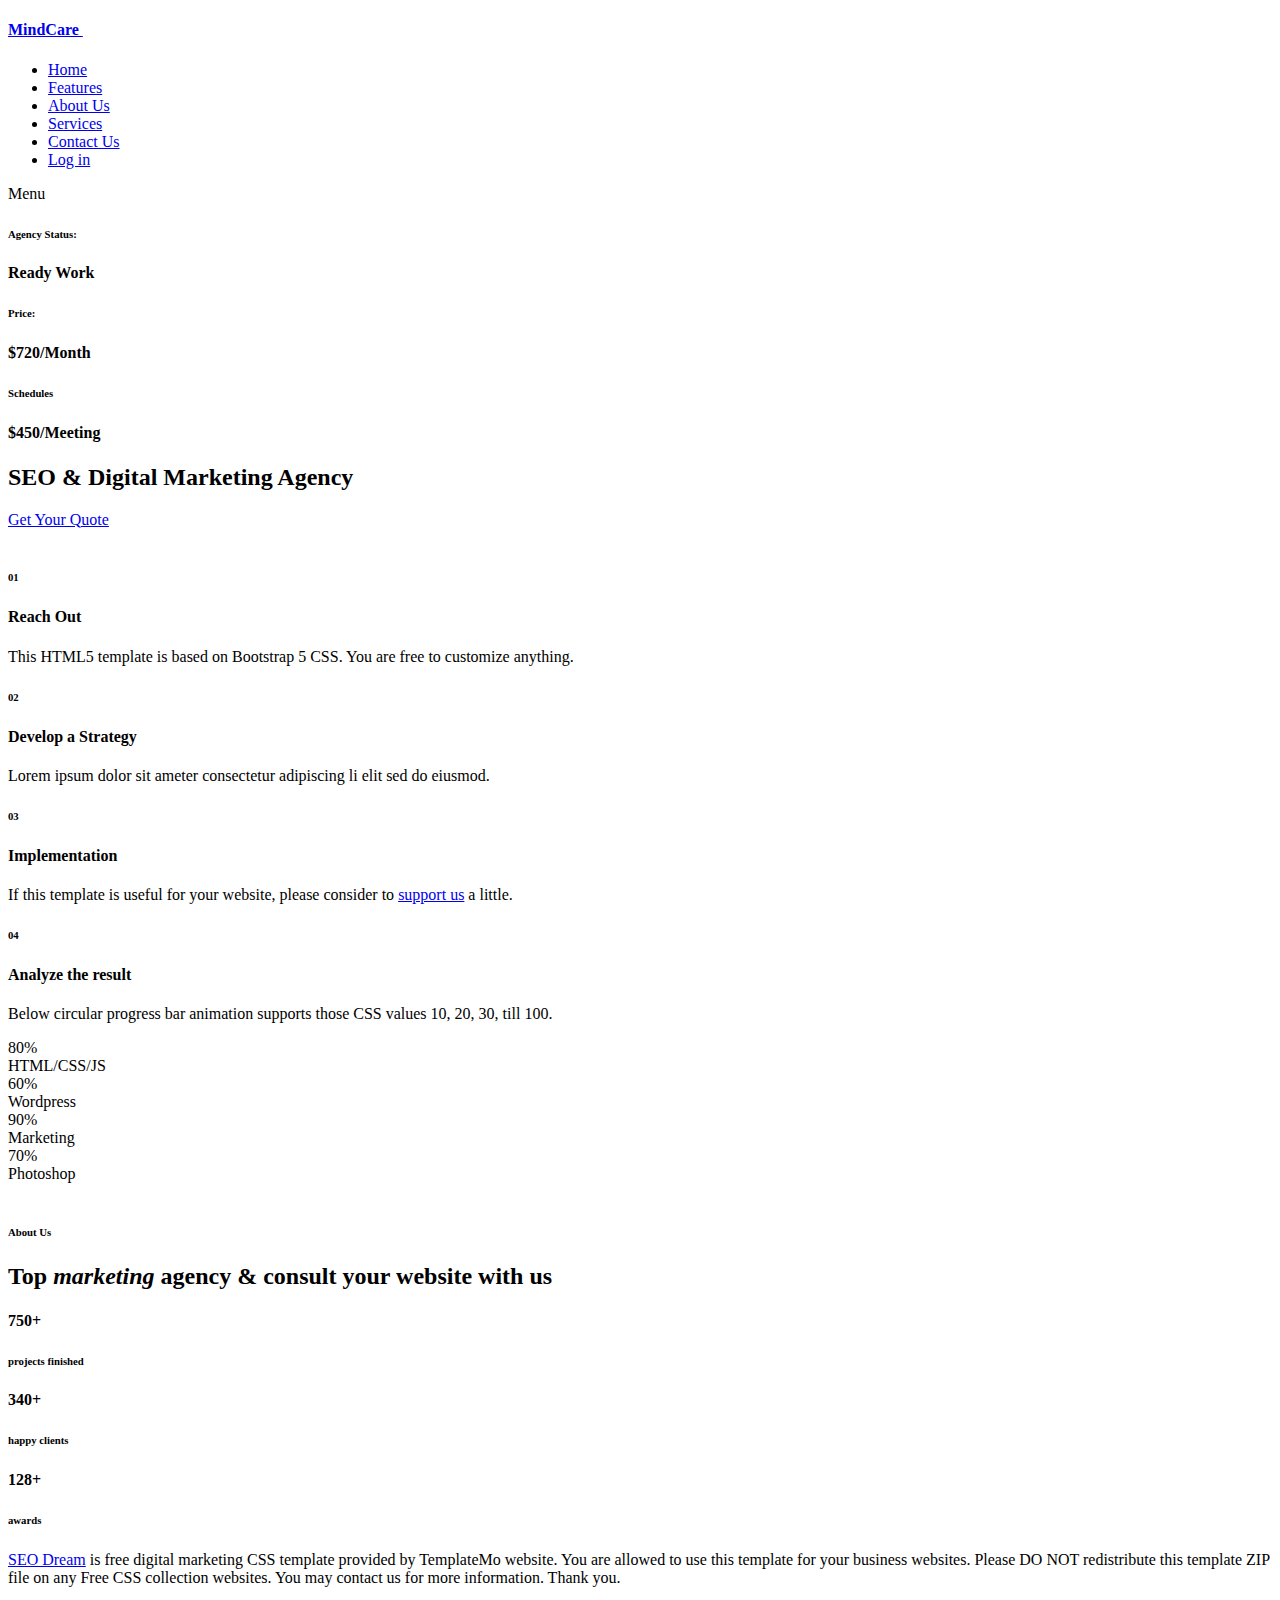
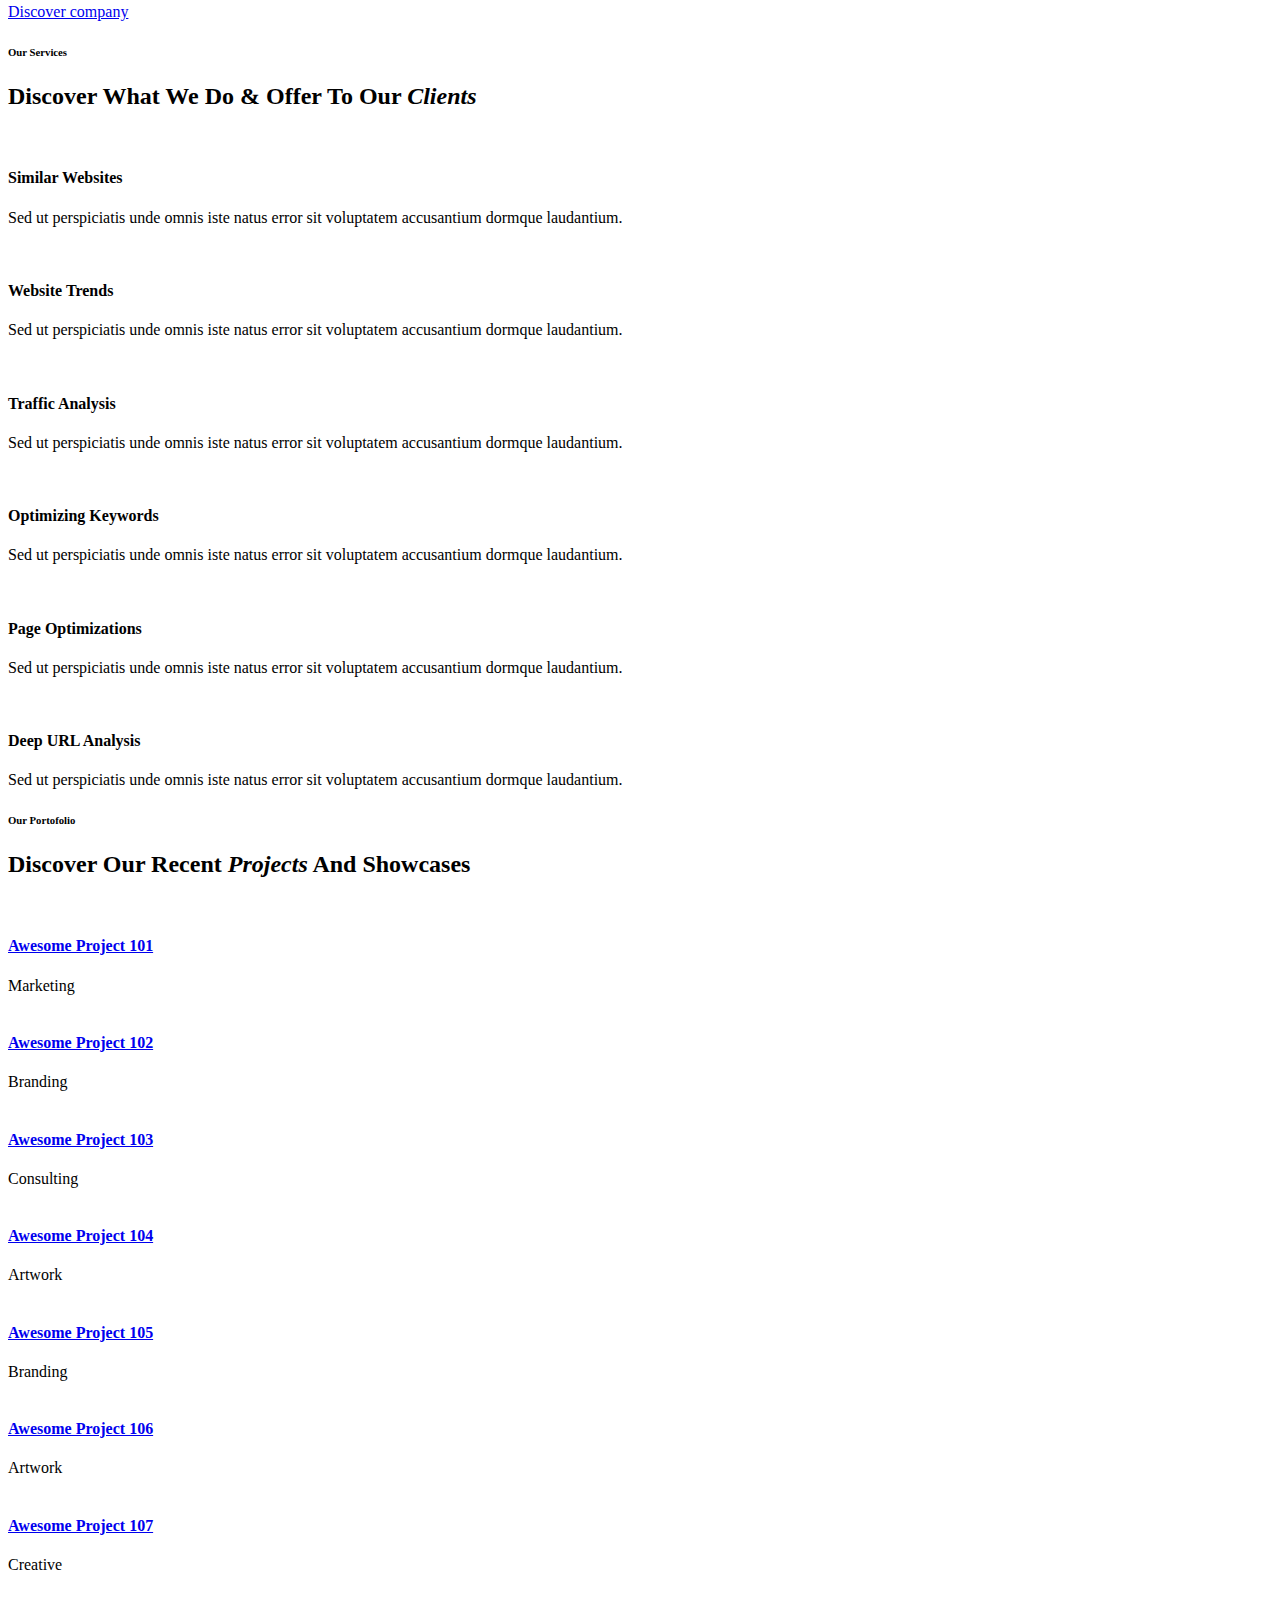
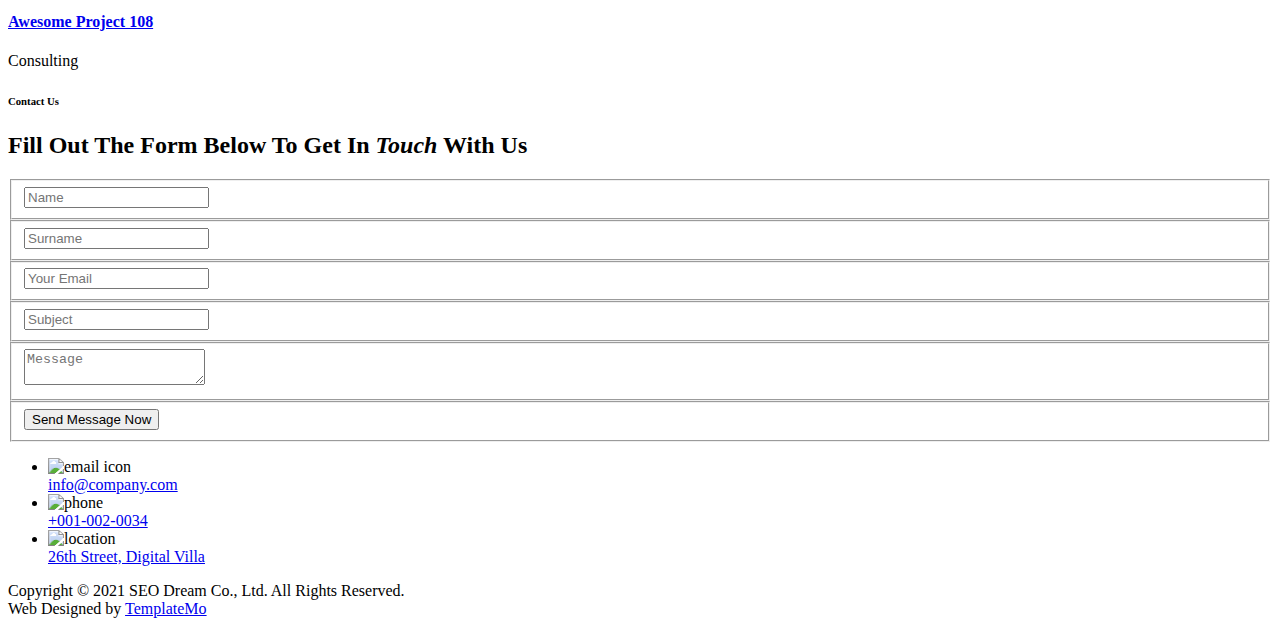
==== index.html @ 81964c1b "xóa nút polo" ====
<!DOCTYPE html>
<html lang="en">

  <head>

    <meta charset="UTF-8">
    <meta name="viewport" content="width=device-width, initial-scale=1, shrink-to-fit=no">
    <meta name="description" content="">
    <meta name="author" content="">
    <link rel="preconnect" href="https://fonts.gstatic.com">
    <link href="https://fonts.googleapis.com/css2?family=Open+Sans:wght@300;400;600;700;800&display=swap" rel="stylesheet">

    <title>MindCare</title>

    <!-- Bootstrap core CSS -->
    <link href="vendor/bootstrap/css/bootstrap.min.css" rel="stylesheet">


    <!-- Additional CSS Files -->
    <link rel="stylesheet" href="assets/css/fontawesome.css">
    <link rel="stylesheet" href="assets/css/templatemo-seo-dream.css">
    <link rel="stylesheet" href="assets/css/animated.css">
    <link rel="stylesheet" href="assets/css/owl.css">
<!--

TemplateMo 563 SEO Dream

https://templatemo.com/tm-563-seo-dream

-->

</head>

  <body>

      <!-- ***** Preloader Start ***** -->
      <div id="js-preloader" class="js-preloader">
          <div class="preloader-inner">
              <span class="dot"></span>
              <div class="dots">
                  <span></span>
                  <span></span>
                  <span></span>
              </div>
          </div>
      </div>
      <!-- ***** Preloader End ***** --> 
      <!-- ***** Header Area Start ***** -->
      <header class="header-area header-sticky wow slideInDown" data-wow-duration="0.75s" data-wow-delay="0s">
          <div class="container">
              <div class="row">
                  <div class="col-12">
                      <nav class="main-nav">
                          <!-- ***** Logo Start ***** -->
                          <a href="index.html" class="logo">
                              <h4>MindCare <img src="onlylogo.png" alt=""></h4>
                          </a>
                          <!-- ***** Logo End ***** -->
                          <!-- ***** Menu Start ***** -->
                          <ul class="nav">
                              <li class="scroll-to-section"><a href="#top" class="active">Home</a></li>
                              <li class="scroll-to-section"><a href="#features" class="active">Features</a></li>
                              <li class="scroll-to-section"><a href="#about" class="active">About Us</a></li>
                              <li class="scroll-to-section"><a href="#services" class="active">Services</a></li>
                              <li class="scroll-to-section"><a href="#contact" class="active">Contact Us</a></li>
                              <li class="scroll-to-section"><div class="main-blue-button"><a href="#contact">Log in</a></div></li>

                          </ul>
                          <a class='menu-trigger'>
                              <span>Menu</span>
                          </a>
                          <!-- ***** Menu End ***** -->
                      </nav>
                  </div>
              </div>
          </div>
      </header>
      <!-- ***** Header Area End ***** -->

      <div class="main-banner wow fadeIn" id="top" data-wow-duration="1s" data-wow-delay="0.5s">
          <div class="container">
              <div class="row">
                  <div class="col-lg-12">
                      <div class="row">
                          <div class="col-lg-6 align-self-center">
                              <div class="left-content header-text wow fadeInLeft" data-wow-duration="1s" data-wow-delay="1s">
                                  <div class="row">
                                      <div class="col-lg-4 col-sm-4">
                                          <div class="info-stat">
                                              <h6>Agency Status:</h6>
                                              <h4>Ready Work</h4>
                                          </div>
                                      </div>
                                      <div class="col-lg-4 col-sm-4">
                                          <div class="info-stat">
                                              <h6>Price:</h6>
                                              <h4>$720/Month</h4>
                                          </div>
                                      </div>
                                      <div class="col-lg-4 col-sm-4">
                                          <div class="info-stat">
                                              <h6>Schedules</h6>
                                              <h4>$450/Meeting</h4>
                                          </div>
                                      </div>
                                      <div class="col-lg-12">
                                          <h2>SEO &amp; Digital Marketing Agency</h2>
                                      </div>
                                      <div class="col-lg-12">
                                          <div class="main-green-button scroll-to-section">
                                              <a href="#contact">Get Your Quote</a>
                                          </div>
                                      </div>
                                  </div>
                              </div>
                          </div>
                          <div class="col-lg-6">
                              <div class="right-image wow fadeInRight" data-wow-duration="1s" data-wow-delay="0.5s">
                                  <img src="assets/images/banner-right-image.png" alt="">
                              </div>
                          </div>
                      </div>
                  </div>
              </div>
          </div>
      </div>

      <div id="features" class="features section">
          <div class="container">
              <div class="row">
                  <div class="col-lg-12">
                      <div class="features-content">
                          <div class="row">
                              <div class="col-lg-3">
                                  <div class="features-item first-feature wow fadeInUp" data-wow-duration="1s" data-wow-delay="0s">
                                      <div class="first-number number">
                                          <h6>01</h6>
                                      </div>
                                      <div class="icon"></div>
                                      <h4>Reach Out</h4>
                                      <div class="line-dec"></div>
                                      <p>This HTML5 template is based on Bootstrap 5 CSS. You are free to customize anything.</p>
                                  </div>
                              </div>
                              <div class="col-lg-3">
                                  <div class="features-item second-feature wow fadeInUp" data-wow-duration="1s" data-wow-delay="0.2s">
                                      <div class="second-number number">
                                          <h6>02</h6>
                                      </div>
                                      <div class="icon"></div>
                                      <h4>Develop a Strategy</h4>
                                      <div class="line-dec"></div>
                                      <p>Lorem ipsum dolor sit ameter consectetur adipiscing li elit sed do eiusmod.</p>
                                  </div>
                              </div>
                              <div class="col-lg-3">
                                  <div class="features-item first-feature wow fadeInUp" data-wow-duration="1s" data-wow-delay="0.4s">
                                      <div class="third-number number">
                                          <h6>03</h6>
                                      </div>
                                      <div class="icon"></div>
                                      <h4>Implementation</h4>
                                      <div class="line-dec"></div>
                                      <p>If this template is useful for your website, please consider to <a rel="nofollow" href="https://www.paypal.me/templatemo" target="_blank">support us</a> a little.</p>
                                  </div>
                              </div>
                              <div class="col-lg-3">
                                  <div class="features-item second-feature last-features-item wow fadeInUp" data-wow-duration="1s" data-wow-delay="0.6s">
                                      <div class="fourth-number number">
                                          <h6>04</h6>
                                      </div>
                                      <div class="icon"></div>
                                      <h4>Analyze the result</h4>
                                      <div class="line-dec"></div>
                                      <p>Below circular progress bar animation supports those CSS values 10, 20, 30, till 100.</p>
                                  </div>
                              </div>
                          </div>
                      </div>
                  </div>
                  <div class="col-lg-12">
                      <div class="skills-content">
                          <div class="row">
                              <div class="col-lg-3">
                                  <div class="skill-item wow fadeIn" data-wow-duration="1s" data-wow-delay="0s">
                                      <div class="progress" data-percentage="80">
                                          <span class="progress-left">
                                              <span class="progress-bar"></span>
                                          </span>
                                          <span class="progress-right">
                                              <span class="progress-bar"></span>
                                          </span>
                                          <div class="progress-value">
                                              <div>
                                                  80%<br>
                                                  <span>HTML/CSS/JS</span>
                                              </div>
                                          </div>
                                      </div>
                                  </div>
                              </div>
                              <div class="col-lg-3">
                                  <div class="skill-item wow fadeIn" data-wow-duration="1s" data-wow-delay="0.2s">
                                      <div class="progress" data-percentage="60">
                                          <span class="progress-left">
                                              <span class="progress-bar"></span>
                                          </span>
                                          <span class="progress-right">
                                              <span class="progress-bar"></span>
                                          </span>
                                          <div class="progress-value">
                                              <div>
                                                  60%<br>
                                                  <span>Wordpress</span>
                                              </div>
                                          </div>
                                      </div>
                                  </div>
                              </div>
                              <div class="col-lg-3">
                                  <div class="skill-item wow fadeIn" data-wow-duration="1s" data-wow-delay="0.4s">
                                      <div class="progress" data-percentage="90">
                                          <span class="progress-left">
                                              <span class="progress-bar"></span>
                                          </span>
                                          <span class="progress-right">
                                              <span class="progress-bar"></span>
                                          </span>
                                          <div class="progress-value">
                                              <div>
                                                  90%<br>
                                                  <span>Marketing</span>
                                              </div>
                                          </div>
                                      </div>
                                  </div>
                              </div>
                              <div class="col-lg-3">
                                  <div class="skill-item last-skill-item wow fadeIn" data-wow-duration="1s" data-wow-delay="0.6s">
                                      <div class="progress" data-percentage="70">
                                          <span class="progress-left">
                                              <span class="progress-bar"></span>
                                          </span>
                                          <span class="progress-right">
                                              <span class="progress-bar"></span>
                                          </span>
                                          <div class="progress-value">
                                              <div>
                                                  70%<br>
                                                  <span>Photoshop</span>
                                              </div>
                                          </div>
                                      </div>
                                  </div>
                              </div>
                          </div>
                      </div>
                  </div>
              </div>
          </div>
      </div>

      <div id="about" class="about-us section">
          <div class="container">
              <div class="row">
                  <div class="col-lg-6">
                      <div class="left-image wow fadeInLeft" data-wow-duration="1s" data-wow-delay="0.5s">
                          <img src="assets/images/about-left-image.png" alt="">
                      </div>
                  </div>
                  <div class="col-lg-6 align-self-center wow fadeInRight" data-wow-duration="1s" data-wow-delay="0.5s">
                      <div class="section-heading">
                          <h6>About Us</h6>
                          <h2>Top <em>marketing</em> agency &amp; consult your website <span>with us</span></h2>
                      </div>
                      <div class="row">
                          <div class="col-lg-4 col-sm-4">
                              <div class="about-item">
                                  <h4>750+</h4>
                                  <h6>projects finished</h6>
                              </div>
                          </div>
                          <div class="col-lg-4 col-sm-4">
                              <div class="about-item">
                                  <h4>340+</h4>
                                  <h6>happy clients</h6>
                              </div>
                          </div>
                          <div class="col-lg-4 col-sm-4">
                              <div class="about-item">
                                  <h4>128+</h4>
                                  <h6>awards</h6>
                              </div>
                          </div>
                      </div>
                      <p><a rel="nofollow" href="https://templatemo.com/tm-563-seo-dream" target="_parent">SEO Dream</a> is free digital marketing CSS template provided by TemplateMo website. You are allowed to use this template for your business websites. Please DO NOT redistribute this template ZIP file on any Free CSS collection websites. You may contact us for more information. Thank you.</p>
                      <div class="main-green-button"><a href="#">Discover company</a></div>
                  </div>
              </div>
          </div>
      </div>

      <div id="services" class="our-services section">
          <div class="container">
              <div class="row">
                  <div class="col-lg-6 offset-lg-3">
                      <div class="section-heading wow bounceIn" data-wow-duration="1s" data-wow-delay="0.2s">
                          <h6>Our Services</h6>
                          <h2>Discover What We Do &amp; <span>Offer</span> To Our <em>Clients</em></h2>
                      </div>
                  </div>
              </div>
          </div>
          <div class="container-fluid">
              <div class="row">
                  <div class="col-lg-4">
                      <div class="service-item wow bounceInUp" data-wow-duration="1s" data-wow-delay="0.3s">
                          <div class="row">
                              <div class="col-lg-4">
                                  <div class="icon">
                                      <img src="assets/images/service-icon-01.png" alt="">
                                  </div>
                              </div>
                              <div class="col-lg-8">
                                  <div class="right-content">
                                      <h4>Similar Websites</h4>
                                      <p>Sed ut perspiciatis unde omnis iste natus error sit voluptatem accusantium dormque laudantium.</p>
                                  </div>
                              </div>
                          </div>
                      </div>
                  </div>
                  <div class="col-lg-4">
                      <div class="service-item wow bounceInUp" data-wow-duration="1s" data-wow-delay="0.4s">
                          <div class="row">
                              <div class="col-lg-4">
                                  <div class="icon">
                                      <img src="assets/images/service-icon-02.png" alt="">
                                  </div>
                              </div>
                              <div class="col-lg-8">
                                  <div class="right-content">
                                      <h4>Website Trends</h4>
                                      <p>Sed ut perspiciatis unde omnis iste natus error sit voluptatem accusantium dormque laudantium.</p>
                                  </div>
                              </div>
                          </div>
                      </div>
                  </div>
                  <div class="col-lg-4">
                      <div class="service-item wow bounceInUp" data-wow-duration="1s" data-wow-delay="0.5s">
                          <div class="row">
                              <div class="col-lg-4">
                                  <div class="icon">
                                      <img src="assets/images/service-icon-03.png" alt="">
                                  </div>
                              </div>
                              <div class="col-lg-8">
                                  <div class="right-content">
                                      <h4>Traffic Analysis</h4>
                                      <p>Sed ut perspiciatis unde omnis iste natus error sit voluptatem accusantium dormque laudantium.</p>
                                  </div>
                              </div>
                          </div>
                      </div>
                  </div>
                  <div class="col-lg-4">
                      <div class="service-item wow bounceInUp" data-wow-duration="1s" data-wow-delay="0.6s">
                          <div class="row">
                              <div class="col-lg-4">
                                  <div class="icon">
                                      <img src="assets/images/service-icon-03.png" alt="">
                                  </div>
                              </div>
                              <div class="col-lg-8">
                                  <div class="right-content">
                                      <h4>Optimizing Keywords</h4>
                                      <p>Sed ut perspiciatis unde omnis iste natus error sit voluptatem accusantium dormque laudantium.</p>
                                  </div>
                              </div>
                          </div>
                      </div>
                  </div>
                  <div class="col-lg-4">
                      <div class="service-item wow bounceInUp" data-wow-duration="1s" data-wow-delay="0.7s">
                          <div class="row">
                              <div class="col-lg-4">
                                  <div class="icon">
                                      <img src="assets/images/service-icon-01.png" alt="">
                                  </div>
                              </div>
                              <div class="col-lg-8">
                                  <div class="right-content">
                                      <h4>Page Optimizations</h4>
                                      <p>Sed ut perspiciatis unde omnis iste natus error sit voluptatem accusantium dormque laudantium.</p>
                                  </div>
                              </div>
                          </div>
                      </div>
                  </div>
                  <div class="col-lg-4">
                      <div class="service-item wow bounceInUp" data-wow-duration="1s" data-wow-delay="0.8s">
                          <div class="row">
                              <div class="col-lg-4">
                                  <div class="icon">
                                      <img src="assets/images/service-icon-02.png" alt="">
                                  </div>
                              </div>
                              <div class="col-lg-8">
                                  <div class="right-content">
                                      <h4>Deep URL Analysis</h4>
                                      <p>Sed ut perspiciatis unde omnis iste natus error sit voluptatem accusantium dormque laudantium.</p>
                                  </div>
                              </div>
                          </div>
                      </div>
                  </div>
              </div>
          </div>
      </div>

      <!-- <div id="portfolio" class="our-portfolio section">-->
      <div class="container">
          <div class="row">
              <div class="col-lg-5">
                  <div class="section-heading wow fadeInLeft" data-wow-duration="1s" data-wow-delay="0.3s">
                      <h6>Our Portofolio</h6>
                      <h2>Discover Our Recent <em>Projects</em> And <span>Showcases</span></h2>
                  </div>
              </div>
          </div>
      </div>
      <div class="container-fluid wow fadeIn" data-wow-duration="1s" data-wow-delay="0.7s">
          <div class="row">
              <div class="col-lg-12">
                  <div class="loop owl-carousel">
                      <div class="item">
                          <div class="portfolio-item">
                              <div class="thumb">
                                  <img src="assets/images/portfolio-01.jpg" alt="">
                                  <div class="hover-content">
                                      <div class="inner-content">
                                          <a href="#"><h4>Awesome Project 101</h4></a>
                                          <span>Marketing</span>
                                      </div>
                                  </div>
                              </div>
                          </div>
                          <div class="portfolio-item">
                              <div class="thumb">
                                  <img src="assets/images/portfolio-04.jpg" alt="">
                                  <div class="hover-content">
                                      <div class="inner-content">
                                          <a href="#"><h4>Awesome Project 102</h4></a>
                                          <span>Branding</span>
                                      </div>
                                  </div>
                              </div>
                          </div>
                      </div>
                      <div class="item">
                          <div class="portfolio-item">
                              <div class="thumb">
                                  <img src="assets/images/portfolio-02.jpg" alt="">
                                  <div class="hover-content">
                                      <div class="inner-content">
                                          <a href="#"><h4>Awesome Project 103</h4></a>
                                          <span>Consulting</span>
                                      </div>
                                  </div>
                              </div>
                          </div>
                          <div class="portfolio-item">
                              <div class="thumb">
                                  <img src="assets/images/portfolio-05.jpg" alt="">
                                  <div class="hover-content">
                                      <div class="inner-content">
                                          <a href="#"><h4>Awesome Project 104</h4></a>
                                          <span>Artwork</span>
                                      </div>
                                  </div>
                              </div>
                          </div>
                      </div>
                      <div class="item">
                          <div class="portfolio-item">
                              <div class="thumb">
                                  <img src="assets/images/portfolio-03.jpg" alt="">
                                  <div class="hover-content">
                                      <div class="inner-content">
                                          <a href="#"><h4>Awesome Project 105</h4></a>
                                          <span>Branding</span>
                                      </div>
                                  </div>
                              </div>
                          </div>
                          <div class="portfolio-item">
                              <div class="thumb">
                                  <img src="assets/images/portfolio-06.jpg" alt="">
                                  <div class="hover-content">
                                      <div class="inner-content">
                                          <a href="#"><h4>Awesome Project 106</h4></a>
                                          <span>Artwork</span>
                                      </div>
                                  </div>
                              </div>
                          </div>
                      </div>
                      <div class="item">
                          <div class="portfolio-item">
                              <div class="thumb">
                                  <img src="assets/images/portfolio-04.jpg" alt="">
                                  <div class="hover-content">
                                      <div class="inner-content">
                                          <a href="#"><h4>Awesome Project 107</h4></a>
                                          <span>Creative</span>
                                      </div>
                                  </div>
                              </div>
                          </div>
                          <div class="portfolio-item">
                              <div class="thumb">
                                  <img src="assets/images/portfolio-01.jpg" alt="">
                                  <div class="hover-content">
                                      <div class="inner-content">
                                          <a href="#"><h4>Awesome Project 108</h4></a>
                                          <span>Consulting</span>
                                      </div>
                                  </div>
                              </div>
                          </div>
                      </div>
                  </div>
              </div>
          </div>
      </div>
      </div>

      <div id="contact" class="contact-us section">
          <div class="container">
              <div class="row">
                  <div class="col-lg-12 wow fadeInUp" data-wow-duration="0.5s" data-wow-delay="0.25s">
                      <form id="contact" action="" method="post">
                          <div class="row">
                              <div class="col-lg-6 offset-lg-3">
                                  <div class="section-heading">
                                      <h6>Contact Us</h6>
                                      <h2>Fill Out The Form Below To <span>Get</span> In <em>Touch</em> With Us</h2>
                                  </div>
                              </div>
                              <div class="col-lg-9">
                                  <div class="row">
                                      <div class="col-lg-6">
                                          <fieldset>
                                              <input type="name" name="name" id="name" placeholder="Name" autocomplete="on" required>
                                          </fieldset>
                                      </div>
                                      <div class="col-lg-6">
                                          <fieldset>
                                              <input type="surname" name="surname" id="surname" placeholder="Surname" autocomplete="on" required>
                                          </fieldset>
                                      </div>
                                      <div class="col-lg-6">
                                          <fieldset>
                                              <input type="text" name="email" id="email" pattern="[^ @]*@[^ @]*" placeholder="Your Email" required="">
                                          </fieldset>
                                      </div>
                                      <div class="col-lg-6">
                                          <fieldset>
                                              <input type="subject" name="subject" id="subject" placeholder="Subject" autocomplete="on">
                                          </fieldset>
                                      </div>
                                      <div class="col-lg-12">
                                          <fieldset>
                                              <textarea name="message" type="text" class="form-control" id="message" placeholder="Message" required=""></textarea>
                                          </fieldset>
                                      </div>
                                      <div class="col-lg-12">
                                          <fieldset>
                                              <button type="submit" id="form-submit" class="main-button ">Send Message Now</button>
                                          </fieldset>
                                      </div>
                                  </div>
                              </div>
                              <div class="col-lg-3">
                                  <div class="contact-info">
                                      <ul>
                                          <li>
                                              <div class="icon">
                                                  <img src="assets/images/contact-icon-01.png" alt="email icon">
                                              </div>
                                              <a href="#">info@company.com</a>
                                          </li>
                                          <li>
                                              <div class="icon">
                                                  <img src="assets/images/contact-icon-02.png" alt="phone">
                                              </div>
                                              <a href="#">+001-002-0034</a>
                                          </li>
                                          <li>
                                              <div class="icon">
                                                  <img src="assets/images/contact-icon-03.png" alt="location">
                                              </div>
                                              <a href="#">26th Street, Digital Villa</a>
                                          </li>
                                      </ul>
                                  </div>
                              </div>
                          </div>
                      </form>
                  </div>
              </div>
          </div>
      </div>

      <footer>
          <div class="container">
              <div class="row">
                  <div class="col-lg-12">
                      <p>
                          Copyright © 2021 SEO Dream Co., Ltd. All Rights Reserved.

                          <br>Web Designed by <a rel="nofollow" href="https://templatemo.com" title="free CSS templates">TemplateMo</a>
                      </p>
                  </div>
              </div>
          </div>
      </footer>

      <!-- Scripts -->
      <script src="vendor/jquery/jquery.min.js"></script>
      <script src="vendor/bootstrap/js/bootstrap.bundle.min.js"></script>
      <script src="assets/js/owl-carousel.js"></script>
      <script src="assets/js/animation.js"></script>
      <script src="assets/js/imagesloaded.js"></script>
      <script src="assets/js/custom.js"></script>

  </body>
</html>
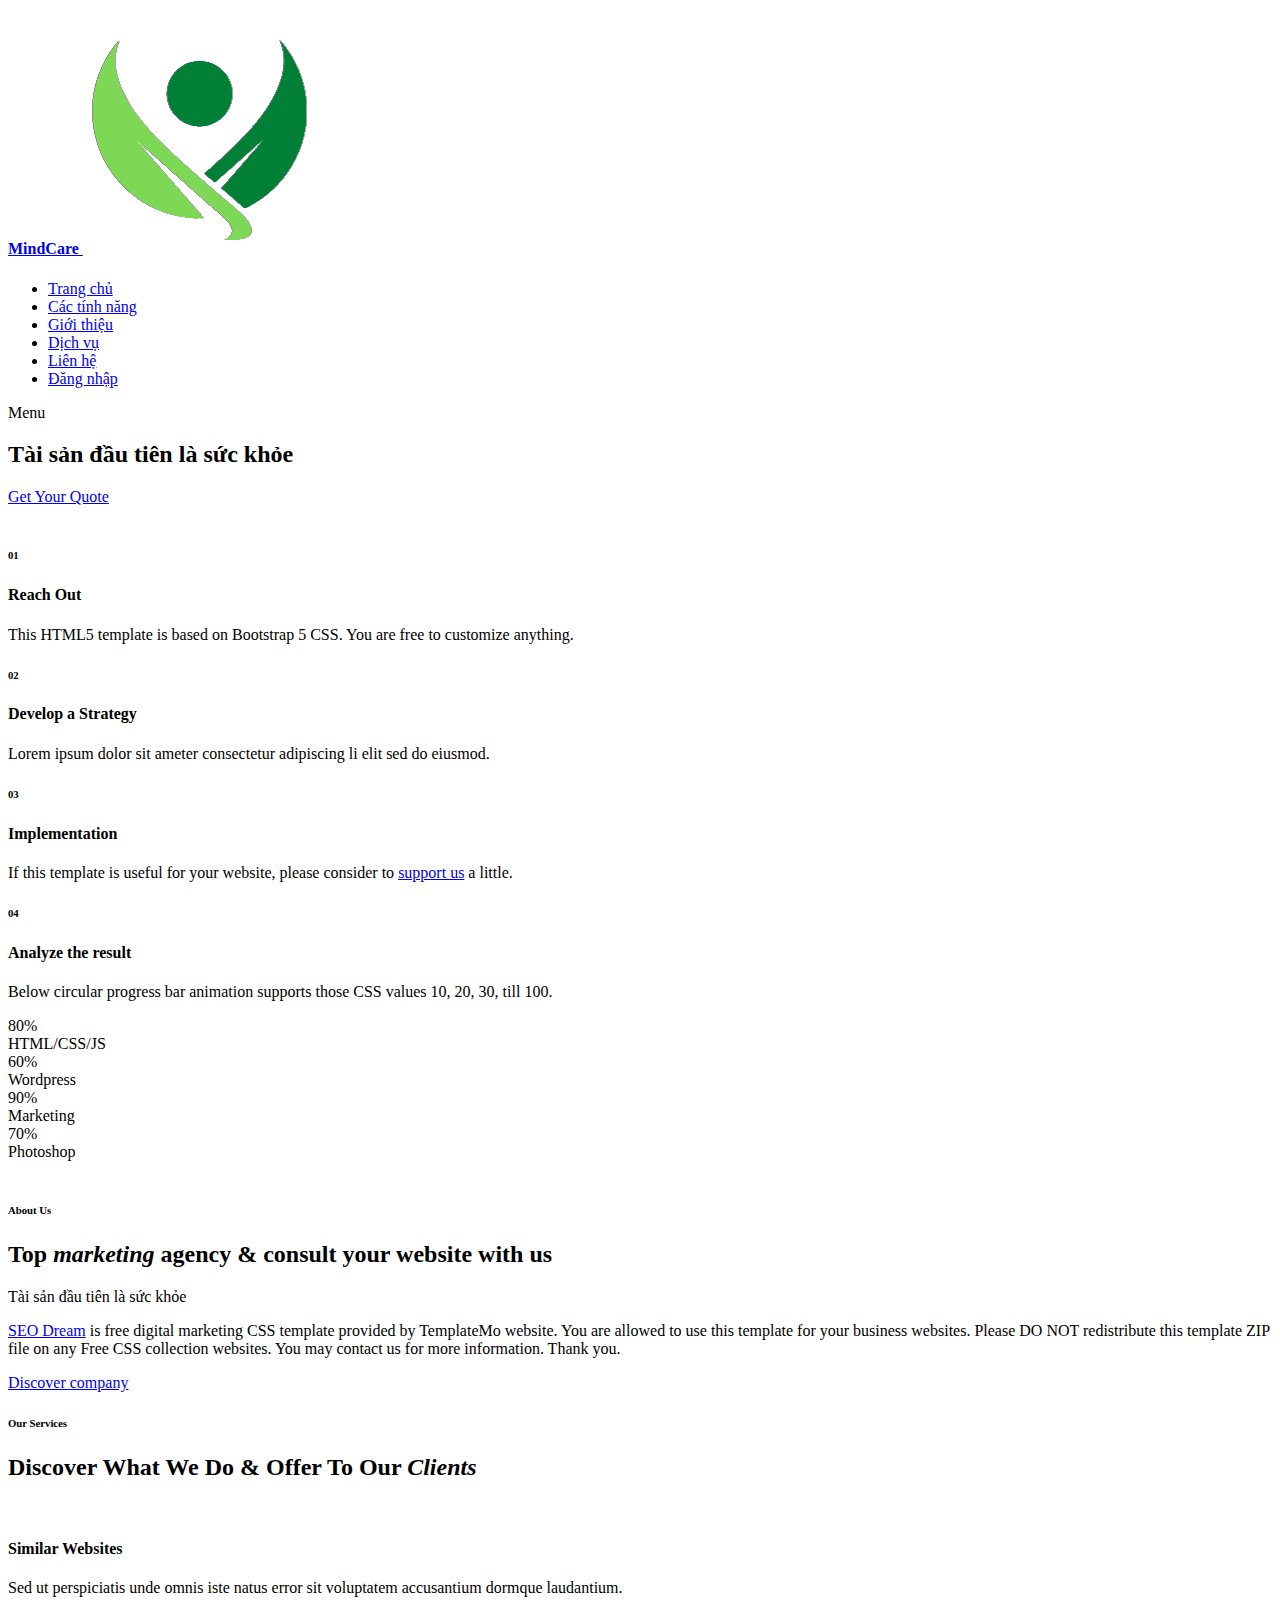
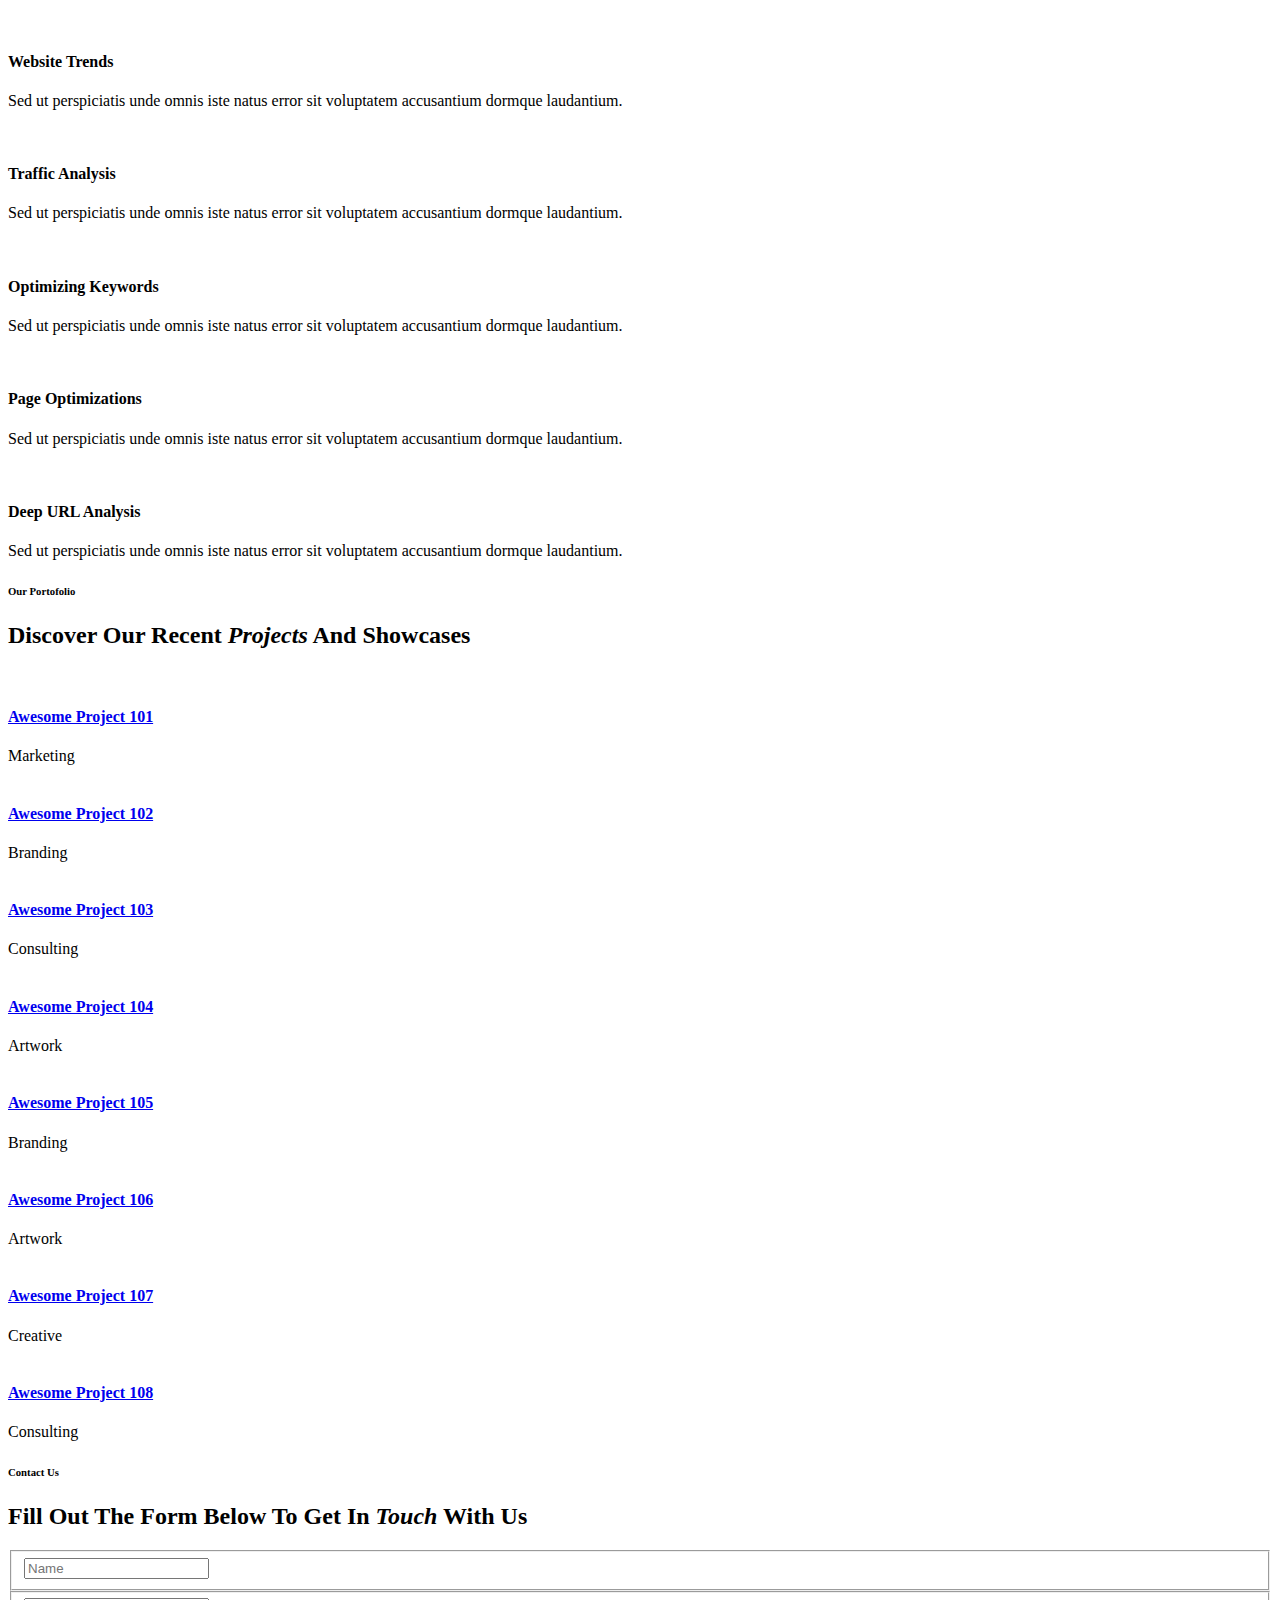
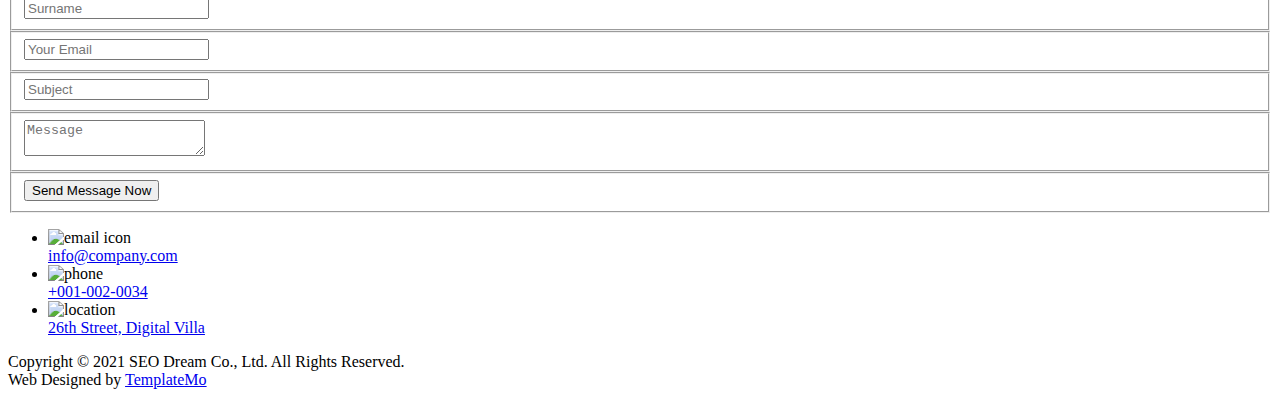
==== commit 6c9bde04: "Update index.html" ====
--- a/index.html
+++ b/index.html
@@ -45,7 +45,7 @@
               </div>
           </div>
       </div>
-      <!-- ***** Preloader End ***** --> 
+      <!-- ***** Preloader End ***** -->
       <!-- ***** Header Area Start ***** -->
       <header class="header-area header-sticky wow slideInDown" data-wow-duration="0.75s" data-wow-delay="0s">
           <div class="container">
@@ -59,12 +59,12 @@
                           <!-- ***** Logo End ***** -->
                           <!-- ***** Menu Start ***** -->
                           <ul class="nav">
-                              <li class="scroll-to-section"><a href="#top" class="active">Home</a></li>
-                              <li class="scroll-to-section"><a href="#features" class="active">Features</a></li>
-                              <li class="scroll-to-section"><a href="#about" class="active">About Us</a></li>
-                              <li class="scroll-to-section"><a href="#services" class="active">Services</a></li>
-                              <li class="scroll-to-section"><a href="#contact" class="active">Contact Us</a></li>
-                              <li class="scroll-to-section"><div class="main-blue-button"><a href="#contact">Log in</a></div></li>
+                              <li class="scroll-to-section"><a href="#top" class="active">Trang chủ</a></li>
+                              <li class="scroll-to-section"><a href="#features" class="active">Các tính năng</a></li>
+                              <li class="scroll-to-section"><a href="#about" class="active">Giới thiệu</a></li>
+                              <li class="scroll-to-section"><a href="#services" class="active">Dịch vụ</a></li>
+                              <li class="scroll-to-section"><a href="#contact" class="active">Liên hệ</a></li>
+                              <li class="scroll-to-section"><div class="main-blue-button"><a href="#contact">Đăng nhập</a></div></li>
 
                           </ul>
                           <a class='menu-trigger'>
@@ -87,25 +87,16 @@
                               <div class="left-content header-text wow fadeInLeft" data-wow-duration="1s" data-wow-delay="1s">
                                   <div class="row">
                                       <div class="col-lg-4 col-sm-4">
-                                          <div class="info-stat">
-                                              <h6>Agency Status:</h6>
-                                              <h4>Ready Work</h4>
-                                          </div>
+                                          
                                       </div>
                                       <div class="col-lg-4 col-sm-4">
-                                          <div class="info-stat">
-                                              <h6>Price:</h6>
-                                              <h4>$720/Month</h4>
-                                          </div>
+                                          
                                       </div>
                                       <div class="col-lg-4 col-sm-4">
-                                          <div class="info-stat">
-                                              <h6>Schedules</h6>
-                                              <h4>$450/Meeting</h4>
-                                          </div>
+                                          
                                       </div>
                                       <div class="col-lg-12">
-                                          <h2>SEO &amp; Digital Marketing Agency</h2>
+                                          <h2>Tài sản đầu tiên là sức khỏe</h2>
                                       </div>
                                       <div class="col-lg-12">
                                           <div class="main-green-button scroll-to-section">
@@ -117,7 +108,7 @@
                           </div>
                           <div class="col-lg-6">
                               <div class="right-image wow fadeInRight" data-wow-duration="1s" data-wow-delay="0.5s">
-                                  <img src="assets/images/banner-right-image.png" alt="">
+                                  <img src="anh-removebg-preview.png" alt="">
                               </div>
                           </div>
                       </div>
@@ -275,23 +266,8 @@
                           <h2>Top <em>marketing</em> agency &amp; consult your website <span>with us</span></h2>
                       </div>
                       <div class="row">
-                          <div class="col-lg-4 col-sm-4">
-                              <div class="about-item">
-                                  <h4>750+</h4>
-                                  <h6>projects finished</h6>
-                              </div>
-                          </div>
-                          <div class="col-lg-4 col-sm-4">
-                              <div class="about-item">
-                                  <h4>340+</h4>
-                                  <h6>happy clients</h6>
-                              </div>
-                          </div>
-                          <div class="col-lg-4 col-sm-4">
-                              <div class="about-item">
-                                  <h4>128+</h4>
-                                  <h6>awards</h6>
-                              </div>
+                          <div class="slogan">
+                              Tài sản đầu tiên là sức khỏe
                           </div>
                       </div>
                       <p><a rel="nofollow" href="https://templatemo.com/tm-563-seo-dream" target="_parent">SEO Dream</a> is free digital marketing CSS template provided by TemplateMo website. You are allowed to use this template for your business websites. Please DO NOT redistribute this template ZIP file on any Free CSS collection websites. You may contact us for more information. Thank you.</p>
@@ -421,15 +397,15 @@
       </div>
 
       <!-- <div id="portfolio" class="our-portfolio section">-->
-      <div class="container">
-          <div class="row">
-              <div class="col-lg-5">
-                  <div class="section-heading wow fadeInLeft" data-wow-duration="1s" data-wow-delay="0.3s">
-                      <h6>Our Portofolio</h6>
-                      <h2>Discover Our Recent <em>Projects</em> And <span>Showcases</span></h2>
-                  </div>
-              </div>
-          </div>
+      <!--  <div class="container">-->
+      <div class="row">
+          <div class="col-lg-5">
+              <div class="section-heading wow fadeInLeft" data-wow-duration="1s" data-wow-delay="0.3s">
+                  <h6>Our Portofolio</h6>
+                  <h2>Discover Our Recent <em>Projects</em> And <span>Showcases</span></h2>
+              </div>
+          </div>
+      </div>
       </div>
       <div class="container-fluid wow fadeIn" data-wow-duration="1s" data-wow-delay="0.7s">
           <div class="row">
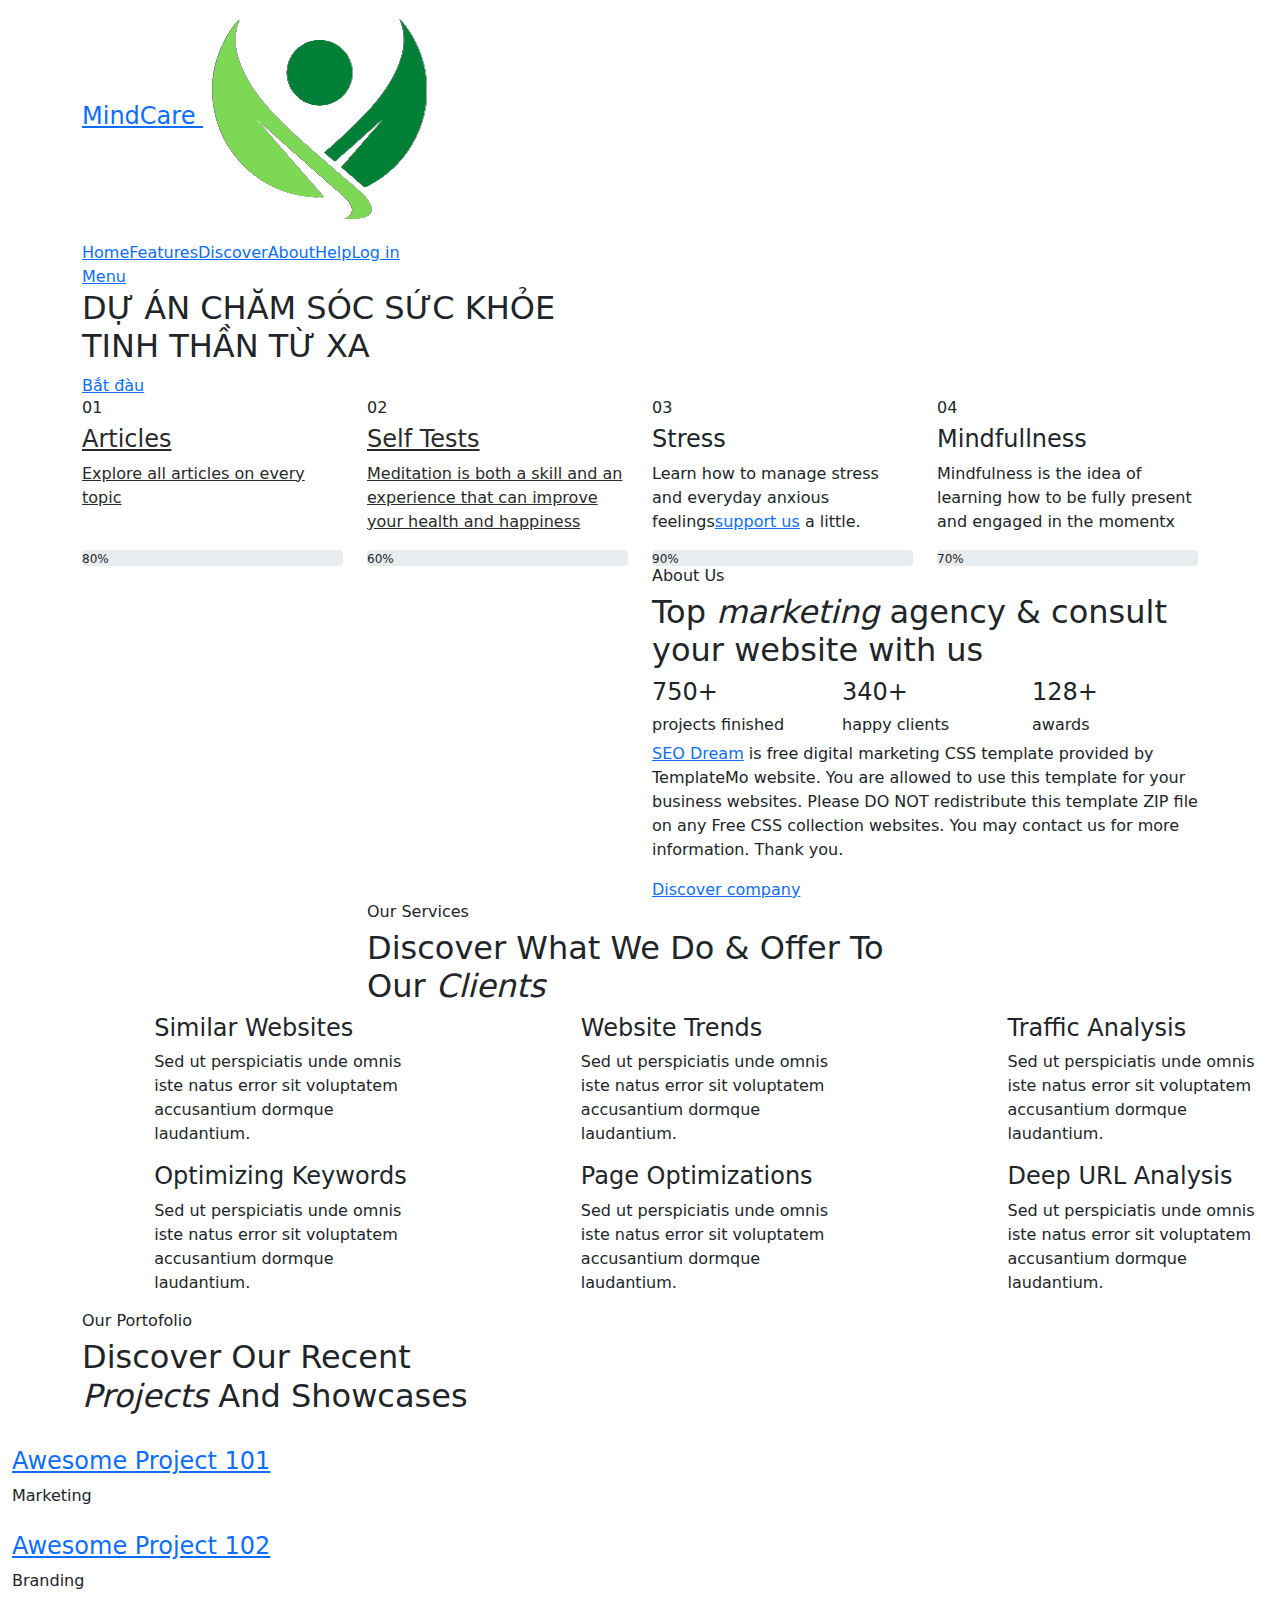
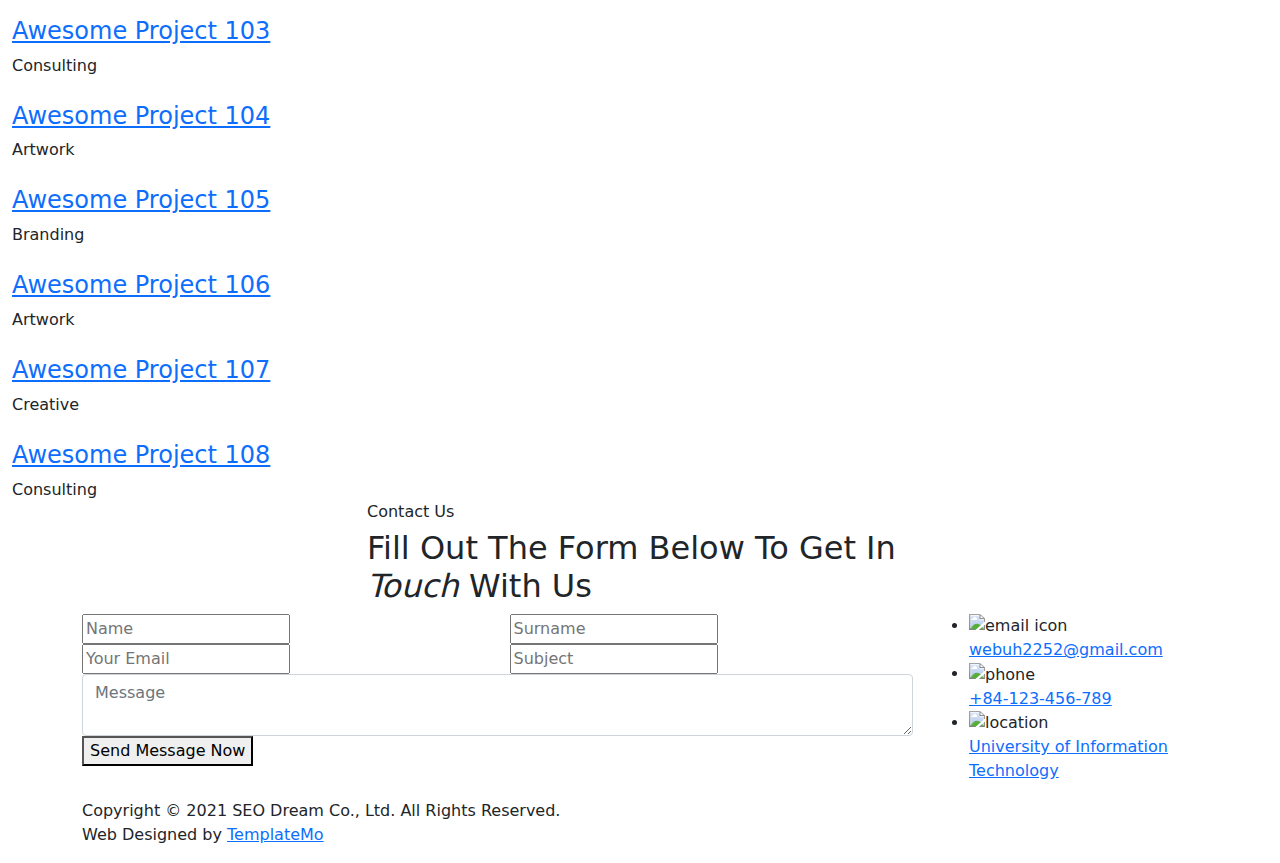
==== commit 037e5482: "Update index.html" ====
--- a/index.html
+++ b/index.html
@@ -12,16 +12,17 @@
     <link href="https://fonts.googleapis.com/css2?family=Open+Sans:wght@300;400;600;700;800&display=swap" rel="stylesheet">
 
     <title>MindCare</title>
-
+    <link rel="icon" type="image/png" href="./onlylogo.png">
     <!-- Bootstrap core CSS -->
-    <link href="vendor/bootstrap/css/bootstrap.min.css" rel="stylesheet">
+    <link rel="stylesheet" href="./vendor/bootstrap/bootstrap/css/bootstrap.min.css" >
+    <link rel="stylesheet" href="./vendor/bootstrap/bootstrap/css/bootstrap.min.css.map">
 
 
     <!-- Additional CSS Files -->
-    <link rel="stylesheet" href="assets/css/fontawesome.css">
-    <link rel="stylesheet" href="assets/css/templatemo-seo-dream.css">
-    <link rel="stylesheet" href="assets/css/animated.css">
-    <link rel="stylesheet" href="assets/css/owl.css">
+    <link rel="stylesheet" href="./assets/assets/css/animated.cssanimated.css">
+    <link rel="stylesheet" href="./assets/assets/css/fontawesome.css">
+    <link rel="stylesheet" href="./assets/assets/css/owl.css">
+    <link rel="stylesheet" href="./assets/assets/css/templatemo-seo-dream.css   ">
 <!--
 
 TemplateMo 563 SEO Dream
@@ -35,7 +36,7 @@
   <body>
 
       <!-- ***** Preloader Start ***** -->
-      <div id="js-preloader" class="js-preloader">
+      <!-- <div id="js-preloader" class="js-preloader">
           <div class="preloader-inner">
               <span class="dot"></span>
               <div class="dots">
@@ -44,8 +45,8 @@
                   <span></span>
               </div>
           </div>
-      </div>
-      <!-- ***** Preloader End ***** -->
+      </div> -->
+      <!-- ***** Preloader End ***** --> 
       <!-- ***** Header Area Start ***** -->
       <header class="header-area header-sticky wow slideInDown" data-wow-duration="0.75s" data-wow-delay="0s">
           <div class="container">
@@ -59,12 +60,12 @@
                           <!-- ***** Logo End ***** -->
                           <!-- ***** Menu Start ***** -->
                           <ul class="nav">
-                              <li class="scroll-to-section"><a href="#top" class="active">Trang chủ</a></li>
-                              <li class="scroll-to-section"><a href="#features" class="active">Các tính năng</a></li>
-                              <li class="scroll-to-section"><a href="#about" class="active">Giới thiệu</a></li>
-                              <li class="scroll-to-section"><a href="#services" class="active">Dịch vụ</a></li>
-                              <li class="scroll-to-section"><a href="#contact" class="active">Liên hệ</a></li>
-                              <li class="scroll-to-section"><div class="main-blue-button"><a href="#contact">Đăng nhập</a></div></li>
+                              <li class="scroll-to-section"><a href="#top" class="active">Home</a></li>
+                              <li class="scroll-to-section"><a href="#features" class="active">Features</a></li>
+                              <li class="scroll-to-section"><a href="#discover" class="active">Discover</a></li>
+                              <li class="scroll-to-section"><a href="#about" class="active">About</a></li>
+                              <li class="scroll-to-section"><a href="#help" class="active">Help</a></li>
+                              <li class="scroll-to-section"><div class="main-blue-button"><a href="#contact">Log in</a></div></li>
 
                           </ul>
                           <a class='menu-trigger'>
@@ -86,21 +87,31 @@
                           <div class="col-lg-6 align-self-center">
                               <div class="left-content header-text wow fadeInLeft" data-wow-duration="1s" data-wow-delay="1s">
                                   <div class="row">
+                                      <!-- <div class="col-lg-4 col-sm-4">
+                                          <div class="info-stat">
+                                              <h6>Agency Status:</h6>
+                                              <h4>Ready Work</h4>
+                                          </div>
+                                      </div>
                                       <div class="col-lg-4 col-sm-4">
-                                          
+                                          <div class="info-stat">
+                                              <h6>Price:</h6>
+                                              <h4>$720/Month</h4>
+                                          </div>
                                       </div>
                                       <div class="col-lg-4 col-sm-4">
-                                          
-                                      </div>
-                                      <div class="col-lg-4 col-sm-4">
-                                          
-                                      </div>
+                                          <div class="info-stat">
+                                              <h6>Schedules</h6>
+                                              <h4>$450/Meeting</h4>
+                                          </div>
+                                      </div> -->
                                       <div class="col-lg-12">
-                                          <h2>Tài sản đầu tiên là sức khỏe</h2>
-                                      </div>
+                                          <h2>DỰ ÁN CHĂM SÓC SỨC KHỎE TINH THẦN TỪ XA</h2>
+                                      </div>
+                                      <!-- <img src="./onlylogo.png" alt="" style="float :right"> -->
                                       <div class="col-lg-12">
                                           <div class="main-green-button scroll-to-section">
-                                              <a href="#contact">Get Your Quote</a>
+                                              <a href="#contact">Bắt đàu</a>
                                           </div>
                                       </div>
                                   </div>
@@ -108,7 +119,7 @@
                           </div>
                           <div class="col-lg-6">
                               <div class="right-image wow fadeInRight" data-wow-duration="1s" data-wow-delay="0.5s">
-                                  <img src="anh-removebg-preview.png" alt="">
+                                  <img src="assets/images/banner-right-image.png" alt="">
                               </div>
                           </div>
                       </div>
@@ -128,21 +139,25 @@
                                       <div class="first-number number">
                                           <h6>01</h6>
                                       </div>
+                                      <a  href="https://www.verywellmind.com/" style=color:#2a2a2a >
                                       <div class="icon"></div>
-                                      <h4>Reach Out</h4>
+                                      <h4>Articles</h4>
                                       <div class="line-dec"></div>
-                                      <p>This HTML5 template is based on Bootstrap 5 CSS. You are free to customize anything.</p>
+                                      <p>Explore all articles on every topic</p>
+                                      </a>
                                   </div>
                               </div>
                               <div class="col-lg-3">
                                   <div class="features-item second-feature wow fadeInUp" data-wow-duration="1s" data-wow-delay="0.2s">
                                       <div class="second-number number">
                                           <h6>02</h6>
-                                      </div>
+                                        </div>
+                                        <a  href="https://www.psychologytoday.com/intl/tests" style=color:#2a2a2a >
                                       <div class="icon"></div>
-                                      <h4>Develop a Strategy</h4>
+                                      <h4>Self Tests</h4>
                                       <div class="line-dec"></div>
-                                      <p>Lorem ipsum dolor sit ameter consectetur adipiscing li elit sed do eiusmod.</p>
+                                      <p>Meditation is both a skill and an experience that can improve your health and happiness</p>
+                                      </a>
                                   </div>
                               </div>
                               <div class="col-lg-3">
@@ -151,9 +166,9 @@
                                           <h6>03</h6>
                                       </div>
                                       <div class="icon"></div>
-                                      <h4>Implementation</h4>
+                                      <h4>Stress</h4>
                                       <div class="line-dec"></div>
-                                      <p>If this template is useful for your website, please consider to <a rel="nofollow" href="https://www.paypal.me/templatemo" target="_blank">support us</a> a little.</p>
+                                      <p>Learn how to manage stress and everyday anxious feelings<a rel="nofollow" href="https://www.paypal.me/templatemo" target="_blank">support us</a> a little.</p>
                                   </div>
                               </div>
                               <div class="col-lg-3">
@@ -162,9 +177,9 @@
                                           <h6>04</h6>
                                       </div>
                                       <div class="icon"></div>
-                                      <h4>Analyze the result</h4>
+                                      <h4>Mindfullness</h4>
                                       <div class="line-dec"></div>
-                                      <p>Below circular progress bar animation supports those CSS values 10, 20, 30, till 100.</p>
+                                      <p>Mindfulness is the idea of learning how to be fully present and engaged in the momentx</p>
                                   </div>
                               </div>
                           </div>
@@ -266,8 +281,23 @@
                           <h2>Top <em>marketing</em> agency &amp; consult your website <span>with us</span></h2>
                       </div>
                       <div class="row">
-                          <div class="slogan">
-                              Tài sản đầu tiên là sức khỏe
+                          <div class="col-lg-4 col-sm-4">
+                              <div class="about-item">
+                                  <h4>750+</h4>
+                                  <h6>projects finished</h6>
+                              </div>
+                          </div>
+                          <div class="col-lg-4 col-sm-4">
+                              <div class="about-item">
+                                  <h4>340+</h4>
+                                  <h6>happy clients</h6>
+                              </div>
+                          </div>
+                          <div class="col-lg-4 col-sm-4">
+                              <div class="about-item">
+                                  <h4>128+</h4>
+                                  <h6>awards</h6>
+                              </div>
                           </div>
                       </div>
                       <p><a rel="nofollow" href="https://templatemo.com/tm-563-seo-dream" target="_parent">SEO Dream</a> is free digital marketing CSS template provided by TemplateMo website. You are allowed to use this template for your business websites. Please DO NOT redistribute this template ZIP file on any Free CSS collection websites. You may contact us for more information. Thank you.</p>
@@ -397,15 +427,15 @@
       </div>
 
       <!-- <div id="portfolio" class="our-portfolio section">-->
-      <!--  <div class="container">-->
-      <div class="row">
-          <div class="col-lg-5">
-              <div class="section-heading wow fadeInLeft" data-wow-duration="1s" data-wow-delay="0.3s">
-                  <h6>Our Portofolio</h6>
-                  <h2>Discover Our Recent <em>Projects</em> And <span>Showcases</span></h2>
-              </div>
-          </div>
-      </div>
+      <div class="container">
+          <div class="row">
+              <div class="col-lg-5">
+                  <div class="section-heading wow fadeInLeft" data-wow-duration="1s" data-wow-delay="0.3s">
+                      <h6>Our Portofolio</h6>
+                      <h2>Discover Our Recent <em>Projects</em> And <span>Showcases</span></h2>
+                  </div>
+              </div>
+          </div>
       </div>
       <div class="container-fluid wow fadeIn" data-wow-duration="1s" data-wow-delay="0.7s">
           <div class="row">
@@ -566,19 +596,19 @@
                                               <div class="icon">
                                                   <img src="assets/images/contact-icon-01.png" alt="email icon">
                                               </div>
-                                              <a href="#">info@company.com</a>
+                                              <a href="#">webuh2252@gmail.com</a>
                                           </li>
                                           <li>
                                               <div class="icon">
                                                   <img src="assets/images/contact-icon-02.png" alt="phone">
                                               </div>
-                                              <a href="#">+001-002-0034</a>
+                                              <a href="#">+84-123-456-789</a>
                                           </li>
                                           <li>
                                               <div class="icon">
                                                   <img src="assets/images/contact-icon-03.png" alt="location">
                                               </div>
-                                              <a href="#">26th Street, Digital Villa</a>
+                                              <a href="#">University of Information Technology</a>
                                           </li>
                                       </ul>
                                   </div>
@@ -605,12 +635,12 @@
       </footer>
 
       <!-- Scripts -->
-      <script src="vendor/jquery/jquery.min.js"></script>
-      <script src="vendor/bootstrap/js/bootstrap.bundle.min.js"></script>
-      <script src="assets/js/owl-carousel.js"></script>
-      <script src="assets/js/animation.js"></script>
-      <script src="assets/js/imagesloaded.js"></script>
-      <script src="assets/js/custom.js"></script>
+      <script src="./vendor/jquery/jquery.js"></script>
+      <script src="./vendor/bootstrap/bootstrap/js/bootstrap.bundle.min.js"></script>
+      <script src="./assets/js/owl-carousel.js"></script>
+      <script src="./assets/js/animation.js"></script>
+      <script src="./assets/js/imagesloaded.js"></script>
+      <script src="./assets/js/custom.js"></script>
 
   </body>
 </html>
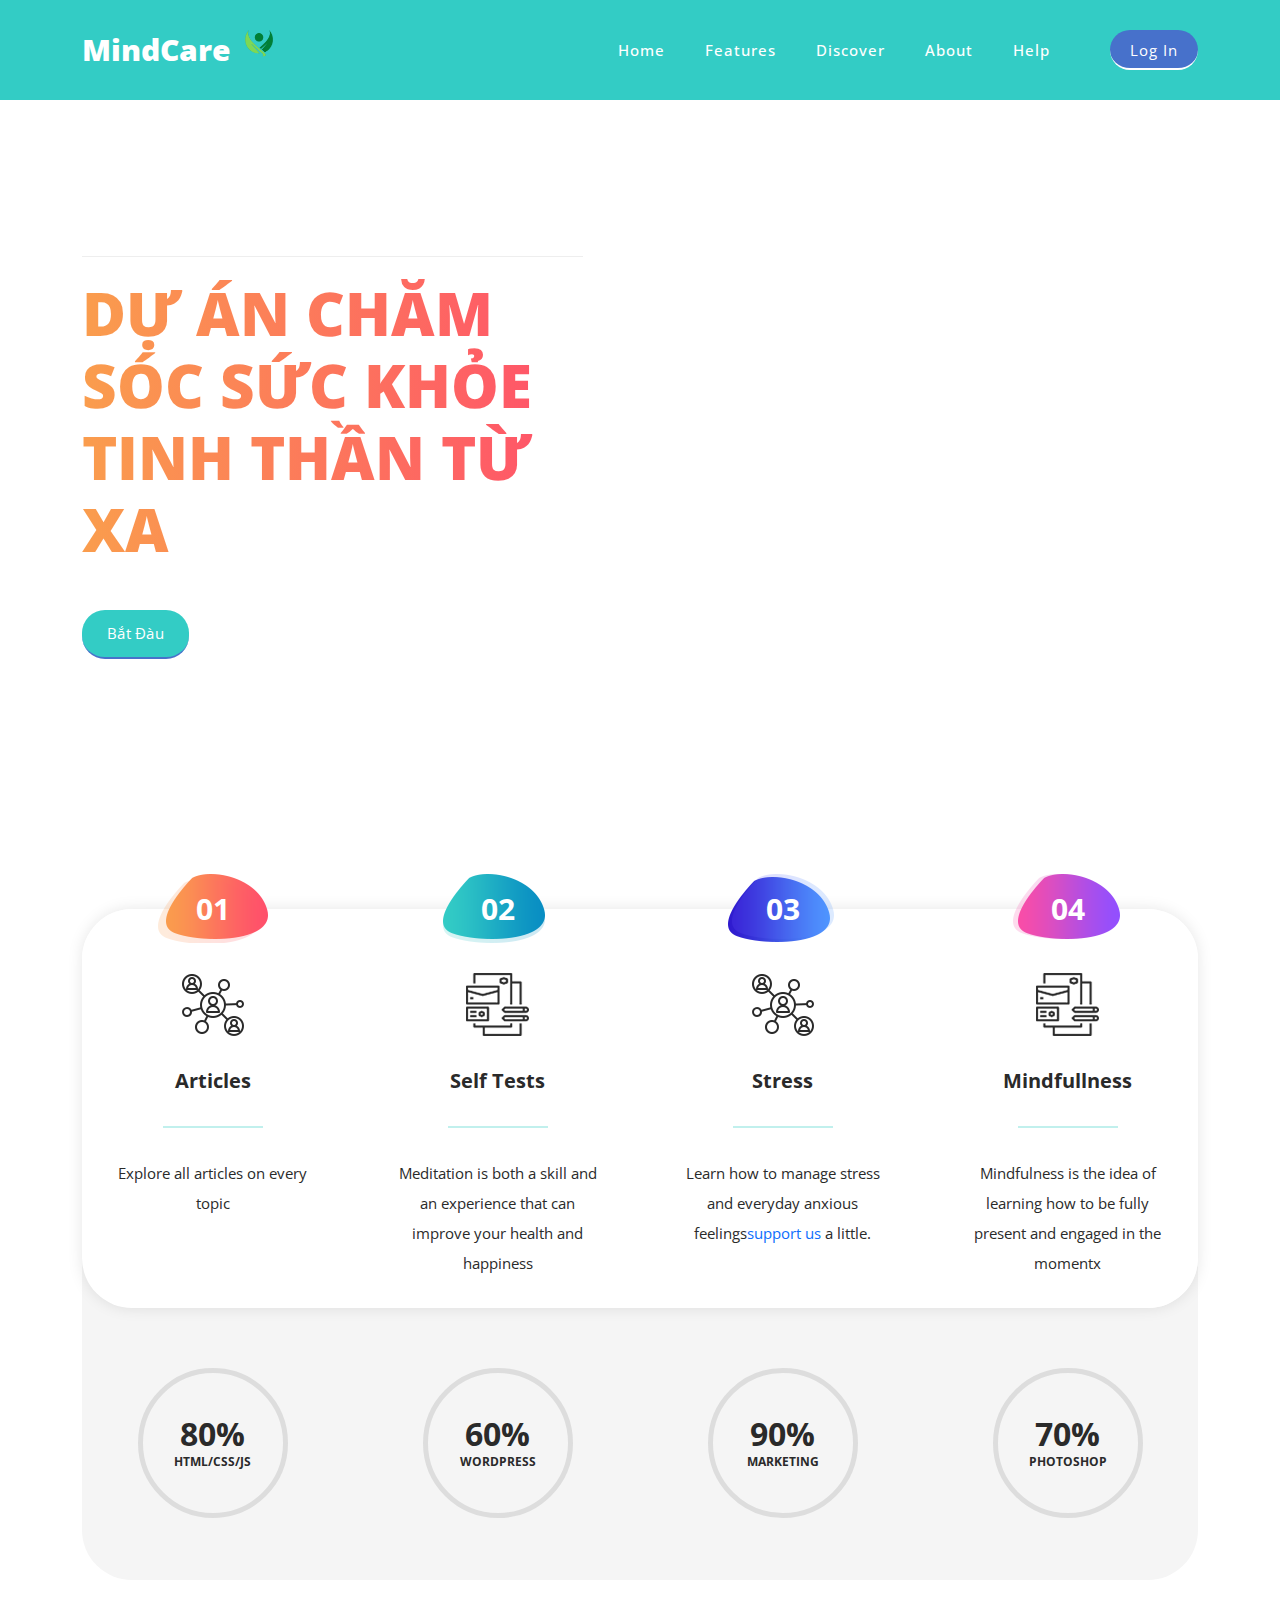
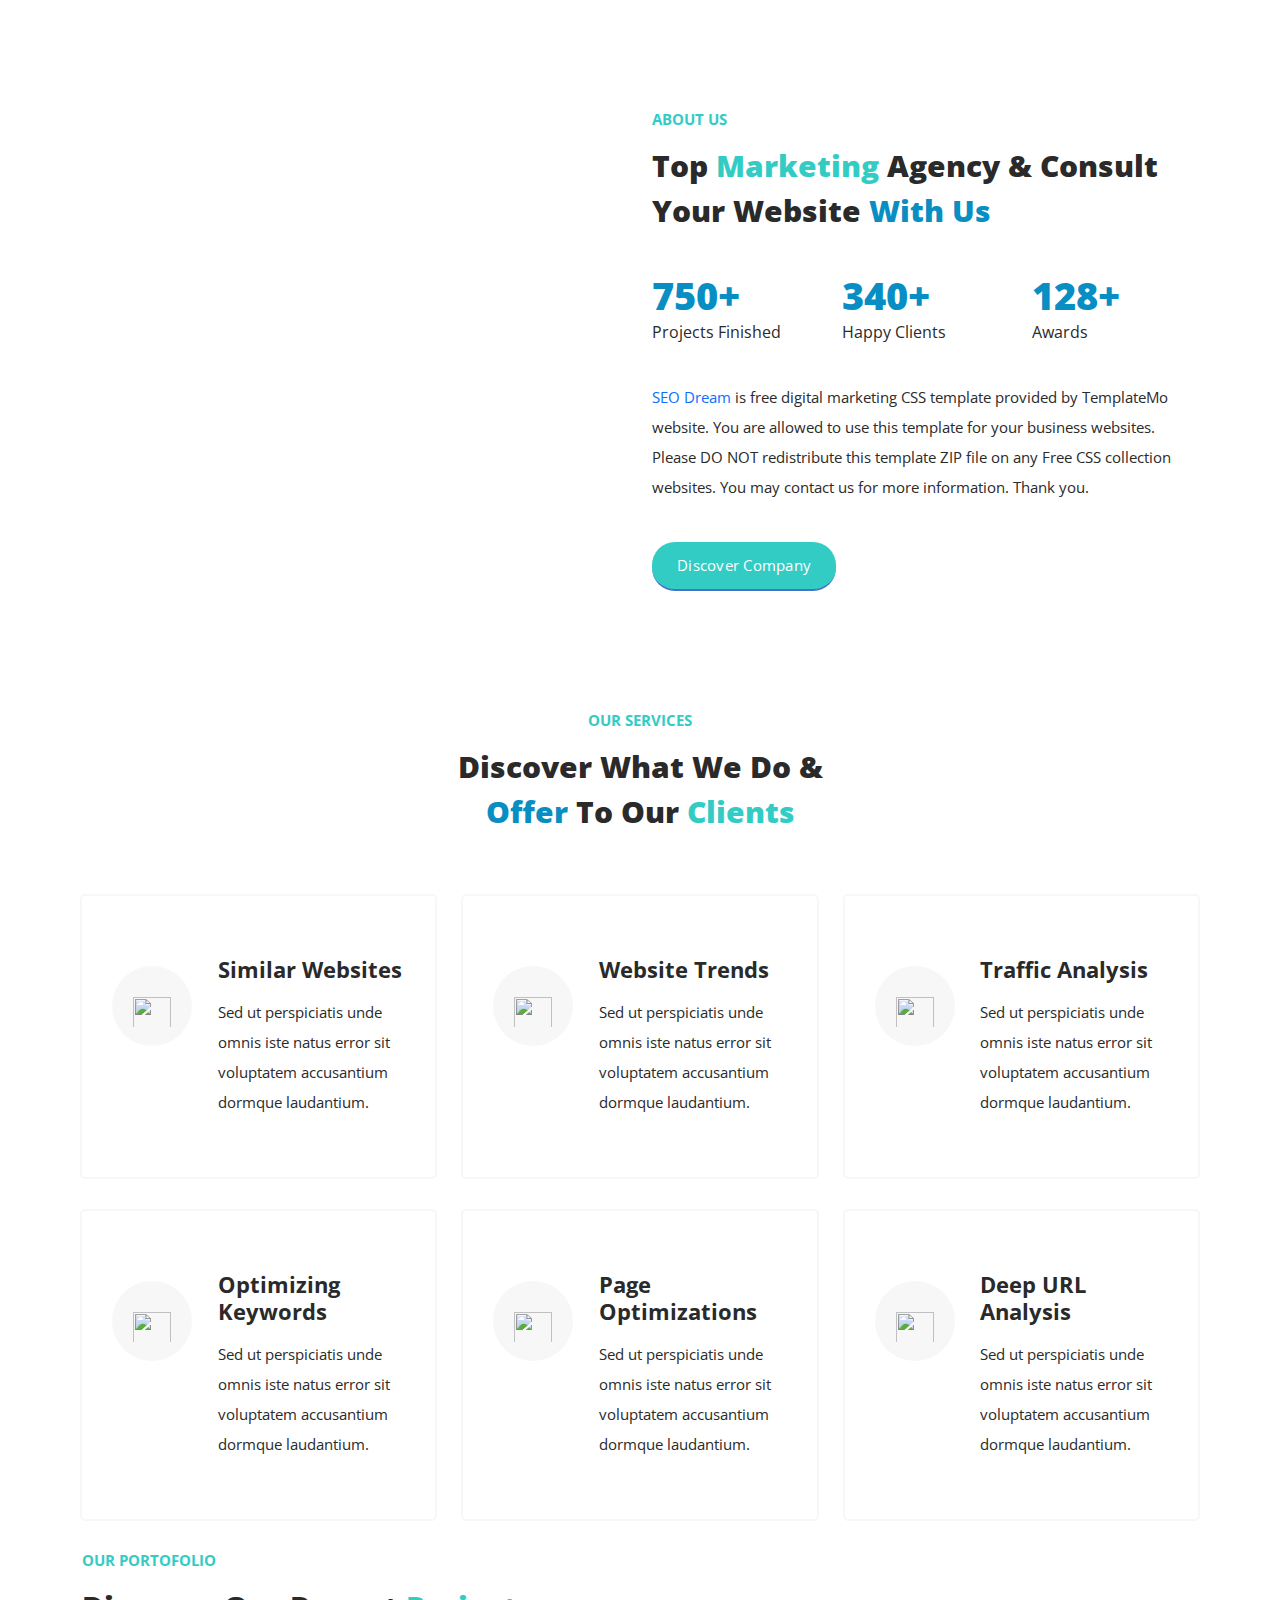
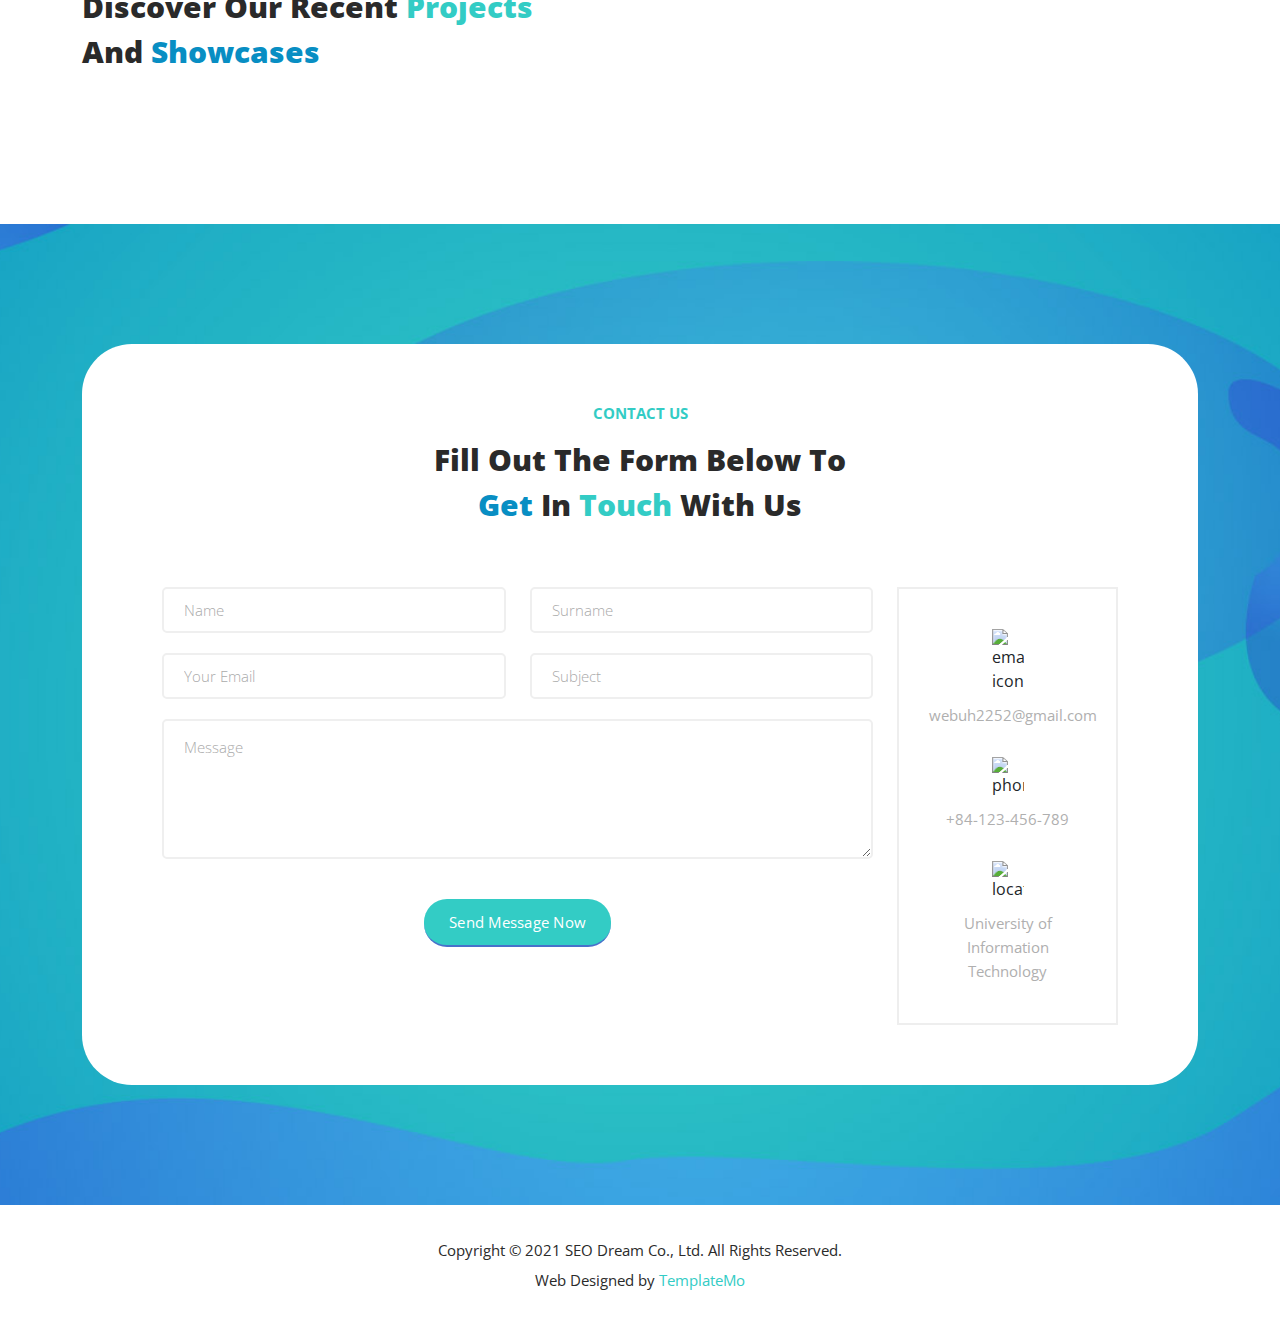
==== commit b7eb9779: "Sửa lại chỗ assests với assets" ====
--- a/index.html
+++ b/index.html
@@ -19,10 +19,10 @@
 
 
     <!-- Additional CSS Files -->
-    <link rel="stylesheet" href="./assets/assets/css/animated.cssanimated.css">
-    <link rel="stylesheet" href="./assets/assets/css/fontawesome.css">
-    <link rel="stylesheet" href="./assets/assets/css/owl.css">
-    <link rel="stylesheet" href="./assets/assets/css/templatemo-seo-dream.css   ">
+    <link rel="stylesheet" href="./assest/assets/css/animated.cssanimated.css">
+    <link rel="stylesheet" href="./assest/assets/css/fontawesome.css">
+    <link rel="stylesheet" href="./assest/assets/css/owl.css">
+    <link rel="stylesheet" href="./assest/assets/css/templatemo-seo-dream.css   ">
 <!--
 
 TemplateMo 563 SEO Dream
--- a/assest/assets/css/templatemo-seo-dream.css
+++ b/assest/assets/css/templatemo-seo-dream.css
@@ -0,0 +1,1730 @@
+/*
+
+TemplateMo 563 SEO Dream
+
+https://templatemo.com/tm-563-seo-dream
+
+/
+/* ---------------------------------------------
+Table of contents
+------------------------------------------------
+01. font & reset css
+02. reset
+03. global styles
+04. header
+05. banner
+06. features
+07. testimonials
+08. contact
+09. footer
+10. preloader
+11. search
+12. portfolio
+
+--------------------------------------------- */
+/* 
+---------------------------------------------
+font & reset css
+--------------------------------------------- 
+*/
+@import url('https://fonts.googleapis.com/css2?family=Open+Sans:wght@300;400;600;700;800&display=swap');
+/* 
+---------------------------------------------
+reset
+--------------------------------------------- 
+*/
+html, body, div, span, applet, object, iframe, h1, h2, h3, h4, h5, h6, p, blockquote, div
+pre, a, abbr, acronym, address, big, cite, code, del, dfn, em, font, img, ins, kbd, q,
+s, samp, small, strike, strong, sub, sup, tt, var, b, u, i, center, dl, dt, dd, ol, ul, li,
+figure, header, nav, section, article, aside, footer, figcaption {
+  margin: 0;
+  padding: 0;
+  border: 0;
+  outline: 0;
+}
+
+/* clear fix */
+.grid:after {
+  content: '';
+  display: block;
+  clear: both;
+}
+
+/* ---- .grid-item ---- */
+
+.grid-sizer,
+.grid-item {
+  width: 50%;
+}
+
+.grid-item {
+  float: left;
+}
+
+.grid-item img {
+  display: block;
+  max-width: 100%;
+}
+
+.clearfix:after {
+  content: ".";
+  display: block;
+  clear: both;
+  visibility: hidden;
+  line-height: 0;
+  height: 0;
+}
+
+.clearfix {
+  display: inline-block;
+}
+
+html[xmlns] .clearfix {
+  display: block;
+}
+
+* html .clearfix {
+  height: 1%;
+}
+
+ul, li {
+  padding: 0;
+  margin: 0;
+  list-style: none;
+}
+
+header, nav, section, article, aside, footer, hgroup {
+  display: block;
+}
+
+* {
+  box-sizing: border-box;
+}
+
+html, body {
+  font-family: 'Open Sans', sans-serif;
+  font-weight: 400;
+  background-color: #fff;
+  -ms-text-size-adjust: 100%;
+  -webkit-font-smoothing: antialiased;
+  -moz-osx-font-smoothing: grayscale;
+}
+
+a {
+  text-decoration: none !important;
+}
+
+h1, h2, h3, h4, h5, h6 {
+  margin-top: 0px;
+  margin-bottom: 0px;
+}
+
+ul {
+  margin-bottom: 0px;
+}
+
+p {
+  font-size: 15px;
+  line-height: 30px;
+  color: #2a2a2a;
+}
+
+img {
+  width: 100%;
+  overflow: hidden;
+}
+
+/* 
+---------------------------------------------
+global styles
+--------------------------------------------- 
+*/
+html,
+body {
+  background: #fff;
+  font-family: 'Open Sans', sans-serif;
+}
+
+::selection {
+  background: #03a4ed;
+  color: #fff;
+}
+
+::-moz-selection {
+  background: #03a4ed;
+  color: #fff;
+}
+
+@media (max-width: 991px) {
+  html, body {
+    overflow-x: hidden;
+  }
+  .mobile-top-fix {
+    margin-top: 30px;
+    margin-bottom: 0px;
+  }
+  .mobile-bottom-fix {
+    margin-bottom: 30px;
+  }
+  .mobile-bottom-fix-big {
+    margin-bottom: 60px;
+  }
+}
+
+.page-section {
+  margin-top: 120px;
+}
+
+.section-heading {
+  margin-bottom: 60px;
+}
+
+.section-heading h6 {
+  font-size: 15px;
+  font-weight: 700;
+  color: #33ccc5;
+  text-transform: uppercase;
+  margin-bottom: 15px;
+
+}
+
+.section-heading h2 {
+  font-size: 30px;
+  text-transform: capitalize;
+  color: #2a2a2a;
+  font-weight: 800;
+  position: relative;
+  z-index: 2;
+  line-height: 45px;
+}
+
+.section-heading h2 em {
+  font-style: normal;
+  color: #33ccc5;
+}
+
+.section-heading h2 span {
+  color: #088ec3;
+}
+
+.main-blue-button a {
+  display: inline-block;
+  background-color: #4771cb;
+  font-size: 15px;
+  font-weight: 400;
+  color: #fff;
+  text-transform: capitalize;
+  padding: 12px 25px;
+  border-radius: 23px;
+  letter-spacing: 0.25px;
+  border-bottom: 2px solid #fff!important;
+  transition: all .3s;
+}
+
+.main-blue-button a:hover {
+  background-color: #fff!important;
+  color: #4771cb!important;
+  border-bottom: 2px solid #4771cb!important;
+}
+
+.main-green-button a {
+  display: inline-block;
+  background-color: #33ccc5;
+  font-size: 15px;
+  font-weight: 400;
+  color: #fff;
+  text-transform: capitalize;
+  padding: 12px 25px;
+  border-radius: 23px;
+  letter-spacing: 0.25px;
+  border-bottom: 2px solid #4771cb!important;
+  transition: all .3s;
+}
+
+.main-green-button a:hover {
+  background-color: #4771cb!important;
+  color: #fff!important;
+  border-bottom: 2px solid #33ccc5!important;
+}
+
+
+/* 
+---------------------------------------------
+header
+--------------------------------------------- 
+*/
+
+.background-header {
+  background-color: #33ccc5!important;
+  height: 80px!important;
+  position: fixed!important;
+  top: 0px;
+  left: 0px;
+  right: 0px;
+  box-shadow: 0px 0px 10px rgba(0,0,0,0.15)!important;
+}
+
+.background-header .logo,
+.background-header .main-nav .nav li a {
+  color: #fff;
+}
+
+.background-header .main-nav .nav li:hover a {
+  color: #33ccc5;
+}
+
+.background-header .nav li a.active {
+  position: relative;
+  color: #fff;
+}
+
+.background-header .nav li a.active:after {
+  position: absolute;
+  width: 20px;
+  height: 2px;
+  background-color: #4771cb;
+  content: '';
+  left: 50%;
+  bottom: 0px;
+  transform: translateX(-10px);
+}
+
+.header-area {
+  background-color: #33ccc5;
+  position: absolute;
+  top: 0px;
+  left: 0px;
+  right: 0px;
+  z-index: 100;
+  height: 100px;
+  -webkit-transition: all .5s ease 0s;
+  -moz-transition: all .5s ease 0s;
+  -o-transition: all .5s ease 0s;
+  transition: all .5s ease 0s;
+}
+
+.header-area .main-nav {
+  min-height: 80px;
+  background: transparent;
+}
+
+.header-area .main-nav .logo {
+  float: left;
+  -webkit-transition: all 0.3s ease 0s;
+  -moz-transition: all 0.3s ease 0s;
+  -o-transition: all 0.3s ease 0s;
+  transition: all 0.3s ease 0s;
+}
+
+.header-area .main-nav .logo h4 {
+    font-size: 30px;
+    font-weight: 800;
+    text-transform: capitalize;
+    color: #fff;
+    line-height: 100px;
+    float: left;
+    -webkit-transition: all 0.3s ease 0s;
+    -moz-transition: all 0.3s ease 0s;
+    -o-transition: all 0.3s ease 0s;
+    transition: all 0.3s ease 0s;
+}
+
+.header-area .main-nav .logo h4 img {
+  max-width: 30px;
+  margin-top: -20px;
+  margin-left: 5px;
+}
+
+.background-header .main-nav .logo h4 {
+  line-height: 80px;
+}
+
+.background-header .main-nav .nav {
+  margin-top: 20px !important;
+}
+
+.header-area .main-nav .nav {
+  float: right;
+  margin-top: 30px;
+  margin-right: 0px;
+  background-color: transparent;
+  -webkit-transition: all 0.3s ease 0s;
+  -moz-transition: all 0.3s ease 0s;
+  -o-transition: all 0.3s ease 0s;
+  transition: all 0.3s ease 0s;
+  position: relative;
+  z-index: 999;
+}
+
+.header-area .main-nav .nav li {
+  padding-left: 20px;
+  padding-right: 20px;
+}
+
+.header-area .main-nav .nav li:last-child {
+  padding-right: 0px;
+  padding-left: 40px;
+}
+
+.header-area .main-nav .nav li:last-child a ,
+.background-header .main-nav .nav li:last-child a {
+  padding: 0px 20px;
+  font-weight: 400;
+}
+
+.header-area .main-nav .nav li:last-child a:hover ,
+.background-header .main-nav .nav li:last-child a:hover {
+  color: #4771cb !important;
+}
+
+.header-area .main-nav .nav li a {
+  display: block;
+  font-weight: 500;
+  font-size: 15px;
+  color: #fff;
+  text-transform: capitalize;
+  -webkit-transition: all 0.3s ease 0s;
+  -moz-transition: all 0.3s ease 0s;
+  -o-transition: all 0.3s ease 0s;
+  transition: all 0.3s ease 0s;
+  height: 40px;
+  line-height: 40px;
+  border: transparent;
+  letter-spacing: 1px;
+}
+
+.header-area .main-nav .nav li:hover a,
+.header-area .main-nav .nav li a.active {
+  color: #fff!important;
+}
+
+.background-header .main-nav .nav li:hover a,
+.background-header .main-nav .nav li a.active {
+  color: #fff!important;
+  opacity: 1;
+}
+
+.header-area .main-nav .nav li.submenu {
+  position: relative;
+  padding-right: 30px;
+}
+
+.header-area .main-nav .nav li.submenu:after {
+  font-family: FontAwesome;
+  content: "\f107";
+  font-size: 12px;
+  color: #2a2a2a;
+  position: absolute;
+  right: 18px;
+  top: 12px;
+}
+
+.background-header .main-nav .nav li.submenu:after {
+  color: #2a2a2a;
+}
+
+.header-area .main-nav .nav li.submenu ul {
+  position: absolute;
+  width: 200px;
+  box-shadow: 0 2px 28px 0 rgba(0, 0, 0, 0.06);
+  overflow: hidden;
+  top: 50px;
+  opacity: 0;
+  transform: translateY(+2em);
+  visibility: hidden;
+  z-index: -1;
+  transition: all 0.3s ease-in-out 0s, visibility 0s linear 0.3s, z-index 0s linear 0.01s;
+}
+
+.header-area .main-nav .nav li.submenu ul li {
+  margin-left: 0px;
+  padding-left: 0px;
+  padding-right: 0px;
+}
+
+.header-area .main-nav .nav li.submenu ul li a {
+  opacity: 1;
+  display: block;
+  background: #f7f7f7;
+  color: #2a2a2a!important;
+  padding-left: 20px;
+  height: 40px;
+  line-height: 40px;
+  -webkit-transition: all 0.3s ease 0s;
+  -moz-transition: all 0.3s ease 0s;
+  -o-transition: all 0.3s ease 0s;
+  transition: all 0.3s ease 0s;
+  position: relative;
+  font-size: 13px;
+  font-weight: 400;
+  border-bottom: 1px solid #eee;
+}
+
+.header-area .main-nav .nav li.submenu ul li a:hover {
+  background: #fff;
+  color: #33ccc5!important;
+  padding-left: 25px;
+}
+
+.header-area .main-nav .nav li.submenu ul li a:hover:before {
+  width: 3px;
+}
+
+.header-area .main-nav .nav li.submenu:hover ul {
+  visibility: visible;
+  opacity: 1;
+  z-index: 1;
+  transform: translateY(0%);
+  transition-delay: 0s, 0s, 0.3s;
+}
+
+.header-area .main-nav .menu-trigger {
+  cursor: pointer;
+  display: block;
+  position: absolute;
+  top: 33px;
+  width: 32px;
+  height: 40px;
+  text-indent: -9999em;
+  z-index: 99;
+  right: 40px;
+  display: none;
+}
+
+.background-header .main-nav .menu-trigger {
+  top: 23px;
+}
+
+.header-area .main-nav .menu-trigger span,
+.header-area .main-nav .menu-trigger span:before,
+.header-area .main-nav .menu-trigger span:after {
+  -moz-transition: all 0.4s;
+  -o-transition: all 0.4s;
+  -webkit-transition: all 0.4s;
+  transition: all 0.4s;
+  background-color: #fff;
+  display: block;
+  position: absolute;
+  width: 30px;
+  height: 2px;
+  left: 0;
+}
+
+.background-header .main-nav .menu-trigger span,
+.background-header .main-nav .menu-trigger span:before,
+.background-header .main-nav .menu-trigger span:after {
+  background-color: #fff;
+}
+
+.header-area .main-nav .menu-trigger span:before,
+.header-area .main-nav .menu-trigger span:after {
+  -moz-transition: all 0.4s;
+  -o-transition: all 0.4s;
+  -webkit-transition: all 0.4s;
+  transition: all 0.4s;
+  background-color: #fff;
+  display: block;
+  position: absolute;
+  width: 30px;
+  height: 2px;
+  left: 0;
+  width: 75%;
+}
+
+.background-header .main-nav .menu-trigger span:before,
+.background-header .main-nav .menu-trigger span:after {
+  background-color: #fff;
+}
+
+.header-area .main-nav .menu-trigger span:before,
+.header-area .main-nav .menu-trigger span:after {
+  content: "";
+}
+
+.header-area .main-nav .menu-trigger span {
+  top: 16px;
+}
+
+.header-area .main-nav .menu-trigger span:before {
+  -moz-transform-origin: 33% 100%;
+  -ms-transform-origin: 33% 100%;
+  -webkit-transform-origin: 33% 100%;
+  transform-origin: 33% 100%;
+  top: -10px;
+  z-index: 10;
+}
+
+.header-area .main-nav .menu-trigger span:after {
+  -moz-transform-origin: 33% 0;
+  -ms-transform-origin: 33% 0;
+  -webkit-transform-origin: 33% 0;
+  transform-origin: 33% 0;
+  top: 10px;
+}
+
+.header-area .main-nav .menu-trigger.active span,
+.header-area .main-nav .menu-trigger.active span:before,
+.header-area .main-nav .menu-trigger.active span:after {
+  background-color: transparent;
+  width: 100%;
+}
+
+.header-area .main-nav .menu-trigger.active span:before {
+  -moz-transform: translateY(6px) translateX(1px) rotate(45deg);
+  -ms-transform: translateY(6px) translateX(1px) rotate(45deg);
+  -webkit-transform: translateY(6px) translateX(1px) rotate(45deg);
+  transform: translateY(6px) translateX(1px) rotate(45deg);
+  background-color: #fff;
+}
+
+.background-header .main-nav .menu-trigger.active span:before {
+  background-color: #fff;
+}
+
+.header-area .main-nav .menu-trigger.active span:after {
+  -moz-transform: translateY(-6px) translateX(1px) rotate(-45deg);
+  -ms-transform: translateY(-6px) translateX(1px) rotate(-45deg);
+  -webkit-transform: translateY(-6px) translateX(1px) rotate(-45deg);
+  transform: translateY(-6px) translateX(1px) rotate(-45deg);
+  background-color: #fff;
+}
+
+.background-header .main-nav .menu-trigger.active span:after {
+  background-color: #fff;
+}
+
+.header-area.header-sticky {
+  min-height: 80px;
+}
+
+.header-area .nav {
+  margin-top: 30px;
+}
+
+.header-area.header-sticky .nav li a.active {
+  color: #33ccc5;
+}
+
+@media (max-width: 1200px) {
+  .header-area .main-nav .nav li {
+    padding-left: 12px;
+    padding-right: 12px;
+  }
+  .header-area .main-nav:before {
+    display: none;
+  }
+}
+
+@media (max-width: 992px) {
+  .header-area .main-nav .nav li:last-child  ,
+  .background-header .main-nav .nav li:last-child {
+    display: none;
+  }
+  .header-area .main-nav .nav li:nth-child(6),
+  .background-header .main-nav .nav li:nth-child(6) {
+    padding-right: 0px;
+  }
+}
+
+@media (max-width: 767px) {
+  .background-header .main-nav .nav {
+    margin-top: 80px !important;
+  }
+  .header-area .main-nav .logo {
+    color: #1e1e1e;
+  }
+  .header-area.header-sticky .nav li a:hover,
+  .header-area.header-sticky .nav li a.active {
+    color: #33ccc5!important;
+    opacity: 1;
+  }
+  .header-area.header-sticky .nav li.search-icon a {
+    width: 100%;
+  }
+  .header-area {
+    background-color: #33ccc5;
+    padding: 0px 15px;
+    height: 100px;
+    box-shadow: none;
+    text-align: center;
+  }
+  .header-area .container {
+    padding: 0px;
+  }
+  .header-area .logo {
+    margin-left: 30px;
+  }
+  .header-area .menu-trigger {
+    display: block !important;
+  }
+  .header-area .main-nav {
+    overflow: hidden;
+  }
+  .header-area .main-nav .nav {
+    float: none;
+    width: 100%;
+    display: none;
+    -webkit-transition: all 0s ease 0s;
+    -moz-transition: all 0s ease 0s;
+    -o-transition: all 0s ease 0s;
+    transition: all 0s ease 0s;
+    margin-left: 0px;
+  }
+  .background-header .nav {
+    margin-top: 80px;
+  }
+  .header-area .main-nav .nav li:first-child {
+    border-top: 1px solid #eee;
+  }
+  .header-area.header-sticky .nav {
+    margin-top: 100px;
+  }
+  .header-area .main-nav .nav li {
+    width: 100%;
+    background: #fff;
+    border-bottom: 1px solid #e7e7e7;
+    padding-left: 0px !important;
+    padding-right: 0px !important;
+  }
+  .header-area .main-nav .nav li a {
+    height: 50px !important;
+    line-height: 50px !important;
+    padding: 0px !important;
+    border: none !important;
+    background: #f7f7f7 !important;
+    color: #191a20 !important;
+  }
+  .header-area .main-nav .nav li a:hover {
+    background: #eee !important;
+    color: #33ccc5!important;
+  }
+  .header-area .main-nav .nav li.submenu ul {
+    position: relative;
+    visibility: inherit;
+    opacity: 1;
+    z-index: 1;
+    transform: translateY(0%);
+    transition-delay: 0s, 0s, 0.3s;
+    top: 0px;
+    width: 100%;
+    box-shadow: none;
+    height: 0px;
+  }
+  .header-area .main-nav .nav li.submenu ul li a {
+    font-size: 12px;
+    font-weight: 400;
+  }
+  .header-area .main-nav .nav li.submenu ul li a:hover:before {
+    width: 0px;
+  }
+  .header-area .main-nav .nav li.submenu ul.active {
+    height: auto !important;
+  }
+  .header-area .main-nav .nav li.submenu:after {
+    color: #3B566E;
+    right: 25px;
+    font-size: 14px;
+    top: 15px;
+  }
+  .header-area .main-nav .nav li.submenu:hover ul, .header-area .main-nav .nav li.submenu:focus ul {
+    height: 0px;
+  }
+}
+
+@media (min-width: 767px) {
+  .header-area .main-nav .nav {
+    display: flex !important;
+  }
+}
+
+/* 
+---------------------------------------------
+preloader
+--------------------------------------------- 
+*/
+
+.js-preloader {
+    position: fixed;
+    top: 0;
+    left: 0;
+    right: 0;
+    bottom: 0;
+    background-color: #fff;
+    display: -webkit-box;
+    display: flex;
+    -webkit-box-align: center;
+    align-items: center;
+    -webkit-box-pack: center;
+    justify-content: center;
+    opacity: 1;
+    visibility: visible;
+    z-index: 9999;
+    -webkit-transition: opacity 0.25s ease;
+    transition: opacity 0.25s ease;
+}
+
+.js-preloader.loaded {
+    opacity: 0;
+    visibility: hidden;
+    pointer-events: none;
+}
+
+@-webkit-keyframes dot {
+    50% {
+        -webkit-transform: translateX(96px);
+        transform: translateX(96px);
+    }
+}
+
+@keyframes dot {
+    50% {
+        -webkit-transform: translateX(96px);
+        transform: translateX(96px);
+    }
+}
+
+@-webkit-keyframes dots {
+    50% {
+        -webkit-transform: translateX(-31px);
+        transform: translateX(-31px);
+    }
+}
+
+@keyframes dots {
+    50% {
+        -webkit-transform: translateX(-31px);
+        transform: translateX(-31px);
+    }
+}
+
+.preloader-inner {
+    position: relative;
+    width: 142px;
+    height: 40px;
+    background: #fff;
+}
+
+.preloader-inner .dot {
+    position: absolute;
+    width: 16px;
+    height: 16px;
+    top: 12px;
+    left: 15px;
+    background: #33ccc5;
+    border-radius: 50%;
+    -webkit-transform: translateX(0);
+    transform: translateX(0);
+    -webkit-animation: dot 2.8s infinite;
+    animation: dot 2.8s infinite;
+}
+
+.preloader-inner .dots {
+    -webkit-transform: translateX(0);
+    transform: translateX(0);
+    margin-top: 12px;
+    margin-left: 31px;
+    -webkit-animation: dots 2.8s infinite;
+    animation: dots 2.8s infinite;
+}
+
+.preloader-inner .dots span {
+    display: block;
+    float: left;
+    width: 16px;
+    height: 16px;
+    margin-left: 16px;
+    background: #33ccc5;
+    border-radius: 50%;
+}
+
+
+
+/* 
+---------------------------------------------
+Banner Style
+--------------------------------------------- 
+*/
+
+.main-banner {
+  background-repeat: no-repeat;
+  background-position: center center;
+  background-size: cover;
+  padding: 226px 0px 120px 0px;
+  position: relative;
+  overflow: hidden;
+}
+
+.main-banner:after {
+  content: '';
+  background-image: url(../images/banner-dec-left.png);
+  background-repeat: no-repeat;
+  position: absolute;
+  left: 0;
+  top: 100px;
+  width: 212px;
+  height: 653px;
+  z-index: -1;
+}
+
+.main-banner:before {
+  content: '';
+  background-image: url(../images/banner-dec-right.png);
+  background-repeat: no-repeat;
+  position: absolute;
+  right: 0;
+  top: 100px;
+  width: 1159px;
+  height: 797px;
+  z-index: -1;
+}
+
+.main-banner .left-content {
+  margin-right: 45px;
+}
+
+.main-banner .left-content h6 {
+  text-transform: capitalize;
+  font-size: 15px;
+  font-weight: 400;
+  color: #2a2a2a;
+  margin-bottom: 8px;
+}
+
+.main-banner .left-content h4 {
+  z-index: 2;
+  position: relative;
+  font-weight: 700;
+  font-size: 20px;
+  color: #2a2a2a;
+}
+
+.main-banner .left-content h2 {
+  border-top: 1px solid #eee;
+  margin-top: 30px;
+  padding-top: 20px;
+  margin-bottom: 45px;
+  font-size: 60px;
+  font-weight: 800;
+  color: #2a2a2a;
+  line-height: 72px;
+  background: #FA9D4D;
+  background: -webkit-linear-gradient(to right, #FA9D4D 0%, #FF4F6B 100%);
+  background: -moz-linear-gradient(to right, #FA9D4D 0%, #FF4F6B 100%);
+  background: linear-gradient(to right, #FA9D4D 0%, #FF4F6B 100%);
+  -webkit-background-clip: text;
+  -webkit-text-fill-color: transparent;
+}
+
+.main-banner .right-image {
+  text-align: right;
+  position: relative;
+  z-index: 2;
+}
+
+.main-banner .right-image img {
+  max-width: 593px;
+}
+
+
+
+/* 
+---------------------------------------------
+Features Style
+--------------------------------------------- 
+*/
+
+#features {
+  padding-top: 130px;
+}
+
+.features .features-content {
+  z-index: 2;
+  position: relative;
+  background-color: #fff;
+  border-radius: 50px;
+  box-shadow: 0px 0px 15px rgba(0,0,0,0.1);
+}
+
+.features-item {
+  text-align: center;
+  padding: 30px;
+  border-radius: 50px;
+  background: rgb(255,255,255);
+  background: linear-gradient(105deg, rgba(255,255,255,1) 0%, rgba(255,255,255,1) 100%);
+  transition: background-color .5s;
+  -webkit-transition: background-color .5s;
+  -o-transition: background-color .5s;
+  -moz-transition: background-color .5s;
+}
+
+.features-item:hover {
+  background: rgb(51,204,197);
+  background: linear-gradient(105deg, rgba(51,204,197,1) 0%, rgba(8,141,195,1) 100%);
+}
+
+.features-item:hover h4 {
+  color: #fff;
+}
+
+.features-item:hover p {
+  color: #fff;
+}
+
+.features-item:hover .line-dec {
+  background-color: rgba(255,255,255,0.3);
+}
+
+.first-feature:hover .icon {
+  background-image: url(../images/features-icon-white-01.png);
+}
+
+.second-feature:hover .icon {
+  background-image: url(../images/features-icon-white-02.png);
+}
+
+.features-item .number h6 {
+  background-repeat: no-repeat;
+  width: 110px;
+  height: 69px;
+  color: #fff;
+  margin-left: auto;
+  margin-right: auto;
+  font-size: 30px;
+  font-weight: 700;
+  text-align: center;
+  line-height: 69px;
+  margin-top: -65px;
+  margin-bottom: 30px;
+}
+
+.features-item .first-number h6 {
+  background-image: url(../images/features-number-01.png);
+}
+
+.features-item .second-number h6 {
+  background-image: url(../images/features-number-02.png);
+}
+
+.features-item .third-number h6 {
+  background-image: url(../images/features-number-03.png);
+}
+
+.features-item .fourth-number h6 {
+  background-image: url(../images/features-number-04.png);
+}
+
+.first-feature .icon {
+  background-image: url(../images/features-icon-black-01.png);
+}
+
+.second-feature .icon {
+  background-image: url(../images/features-icon-black-02.png);
+}
+
+.features-item .icon {
+  width: 63px;
+  height: 63px;
+  margin: 0 auto;
+  transition: all 0.5s;
+}
+
+.features-item h4 {
+  margin-left: 15px;
+  margin-right: 15px;
+  margin-top: 30px;
+  font-size: 20px;
+  line-height: 30px;
+  font-weight: 700;
+  color: #2a2a2a;
+  position: relative;
+  transition: all 0.5s;
+}
+
+.features-item .line-dec {
+  width: 100px;
+  height: 2px;
+  background-color: rgba(51,204,197,0.3);
+  margin: 30px auto;
+  transition: all 0.5s;
+}
+
+.features-item p {
+  position: relative;
+  margin-top: 0px;
+  transition: all 0.5s;
+}
+
+.skills-content {
+  position: relative;
+  z-index: 1;
+  margin-top: -50px;
+  background-color: #f5f5f5;
+  border-bottom-right-radius: 50px;
+  border-bottom-left-radius: 50px;
+  padding: 110px 0px 50px 0px;
+}
+
+.skill-item {
+  text-align: center;
+}
+
+.progress {
+  width: 150px;
+  height: 150px;
+  line-height: 150px;
+  background: none;
+  margin: 0 auto;
+  box-shadow: none;
+  position: relative;
+}
+.progress:after {
+  content: "";
+  width: 100%;
+  height: 100%;
+  border-radius: 50%;
+  border: 5px solid #ddd;
+  position: absolute;
+  top: 0;
+  left: 0;
+}
+.progress > span {
+  width: 50%;
+  height: 100%;
+  overflow: hidden;
+  position: absolute;
+  top: 0;
+  z-index: 1;
+}
+.progress .progress-left {
+  left: 0;
+}
+.progress .progress-bar {
+  width: 100%;
+  height: 100%;
+  background: none;
+  border-width: 5px;
+  border-style: solid;
+  position: absolute;
+  top: 0;
+  border-color: #fd6a54;
+}
+.progress .progress-left .progress-bar {
+  left: 100%;
+  border-top-right-radius: 75px;
+  border-bottom-right-radius: 75px;
+  border-left: 0;
+  -webkit-transform-origin: center left;
+  transform-origin: center left;
+}
+.progress .progress-right {
+  right: 0;
+}
+.progress .progress-right .progress-bar {
+  left: -100%;
+  border-top-left-radius: 75px;
+  border-bottom-left-radius: 75px;
+  border-right: 0;
+  -webkit-transform-origin: center right;
+  transform-origin: center right;
+}
+.progress .progress-value {
+  text-align: center;
+  color: #2a2a2a;
+  display: flex;
+  width: 100%;
+  border-radius: 50%;
+  font-size: 32px;
+  text-align: center;
+  line-height: 20px;
+  align-items: center;
+  justify-content: center;
+  height: 100%;
+  font-weight: 700;
+}
+.progress .progress-value div {
+  margin-top: 10px;
+}
+.progress .progress-value span {
+  font-size: 12px;
+  text-transform: uppercase;
+}
+
+/* This for loop creates the  necessary css animation names 
+Due to the split circle of progress-left and progress right, we must use the animations on each side. 
+*/
+.progress[data-percentage="10"] .progress-right .progress-bar {
+  animation: loading-1 1.5s linear forwards;
+}
+.progress[data-percentage="10"] .progress-left .progress-bar {
+  animation: 0;
+}
+
+.progress[data-percentage="20"] .progress-right .progress-bar {
+  animation: loading-2 1.5s linear forwards;
+}
+.progress[data-percentage="20"] .progress-left .progress-bar {
+  animation: 0;
+}
+
+.progress[data-percentage="30"] .progress-right .progress-bar {
+  animation: loading-3 1.5s linear forwards;
+}
+.progress[data-percentage="30"] .progress-left .progress-bar {
+  animation: 0;
+}
+
+.progress[data-percentage="40"] .progress-right .progress-bar {
+  animation: loading-4 1.5s linear forwards;
+}
+.progress[data-percentage="40"] .progress-left .progress-bar {
+  animation: 0;
+}
+
+.progress[data-percentage="50"] .progress-right .progress-bar {
+  animation: loading-5 1.5s linear forwards;
+}
+.progress[data-percentage="50"] .progress-left .progress-bar {
+  animation: 0;
+}
+
+.progress[data-percentage="60"] .progress-right .progress-bar {
+  animation: loading-5 1.5s linear forwards;
+}
+.progress[data-percentage="60"] .progress-left .progress-bar {
+  animation: loading-1 1.5s linear forwards 1.5s;
+}
+
+.progress[data-percentage="70"] .progress-right .progress-bar {
+  animation: loading-5 1.5s linear forwards;
+}
+.progress[data-percentage="70"] .progress-left .progress-bar {
+  animation: loading-2 1.5s linear forwards 1.5s;
+}
+
+.progress[data-percentage="80"] .progress-right .progress-bar {
+  animation: loading-5 1.5s linear forwards;
+}
+.progress[data-percentage="80"] .progress-left .progress-bar {
+  animation: loading-3 1.5s linear forwards 1.5s;
+}
+
+.progress[data-percentage="90"] .progress-right .progress-bar {
+  animation: loading-5 1.5s linear forwards;
+}
+.progress[data-percentage="90"] .progress-left .progress-bar {
+  animation: loading-4 1.5s linear forwards 1.5s;
+}
+
+.progress[data-percentage="100"] .progress-right .progress-bar {
+  animation: loading-5 1.5s linear forwards;
+}
+.progress[data-percentage="100"] .progress-left .progress-bar {
+  animation: loading-5 1.5s linear forwards 1.5s;
+}
+
+@keyframes loading-1 {
+  0% {
+    -webkit-transform: rotate(0deg);
+    transform: rotate(0deg);
+  }
+  100% {
+    -webkit-transform: rotate(36);
+    transform: rotate(36deg);
+  }
+}
+@keyframes loading-2 {
+  0% {
+    -webkit-transform: rotate(0deg);
+    transform: rotate(0deg);
+  }
+  100% {
+    -webkit-transform: rotate(72);
+    transform: rotate(72deg);
+  }
+}
+@keyframes loading-3 {
+  0% {
+    -webkit-transform: rotate(0deg);
+    transform: rotate(0deg);
+  }
+  100% {
+    -webkit-transform: rotate(108);
+    transform: rotate(108deg);
+  }
+}
+@keyframes loading-4 {
+  0% {
+    -webkit-transform: rotate(0deg);
+    transform: rotate(0deg);
+  }
+  100% {
+    -webkit-transform: rotate(144);
+    transform: rotate(144deg);
+  }
+}
+@keyframes loading-5 {
+  0% {
+    -webkit-transform: rotate(0deg);
+    transform: rotate(0deg);
+  }
+  100% {
+    -webkit-transform: rotate(180);
+    transform: rotate(180deg);
+  }
+}
+.progress {
+  margin-bottom: 1em;
+}
+
+
+/* 
+---------------------------------------------
+About Us Style
+--------------------------------------------- 
+*/
+
+#about {
+  padding-top: 130px;
+}
+
+.about-us .section-heading {
+  margin-bottom: 40px;
+}
+
+.about-us .left-image {
+  margin-right: 45px;
+}
+
+.about-us .about-item h4 {
+  font-size:38px;
+  font-weight: 800;
+  color:#088ec3;
+}
+
+.about-us .about-item h6 {
+  font-size: 16px;
+  margin-top: 5px;
+  font-weight: 400;
+  color: #2a2a2a;
+  text-transform: capitalize;
+}
+
+.about-us p {
+  margin: 40px 0px;
+}
+
+/* 
+---------------------------------------------
+Services Style
+--------------------------------------------- 
+*/
+
+.our-services {
+  padding-top: 120px;
+}
+
+.our-services .section-heading {
+  text-align: center;
+  margin-left: 75px;
+  margin-right: 75px;
+}
+
+.our-services .container-fluid {
+  padding: 0px 80px;
+}
+
+.service-item {
+  padding: 60px 30px;
+  border: 2px solid #f7f7f7;
+  border-radius: 5px;
+  transition: all .3s;
+  margin-bottom: 30px;
+}
+
+.service-item:hover {
+  background-color: #fff;
+  border: 2px solid transparent;
+  box-shadow: 0px 0px 10px rgba(0,0,0,0.1);
+}
+
+.service-item .icon {
+  margin-top: 10px;
+  width: 80px;
+  height: 80px;
+  display: inline-block;
+  text-align: center;
+  line-height: 80px;
+  background-color: #f7f7f7;
+  border-radius: 50%;
+}
+
+.service-item .icon img {
+    width: 38px;
+    height: 38px;
+}
+
+.service-item h4 {
+  font-size: 22px;
+  font-weight: 700;
+  color: #2a2a2a;
+  margin-bottom: 15px;
+}
+
+
+/* 
+---------------------------------------------
+Portfolio
+--------------------------------------------- 
+*/
+
+.our-portfolio {
+  padding-top: 100px;
+  overflow: hidden;
+}
+
+.our-portfolio .container-fluid {
+  padding-right: 0px;
+  padding-left: 0px;
+}
+
+.portfolio-item {
+  margin-bottom: 30px;
+  border-radius: 50px;
+}
+
+.portfolio-item:hover .thumb .hover-content {
+  opacity: 1;
+  visibility: visible;
+}
+
+.portfolio-item .thumb {
+  position: relative;
+  border-radius: 50px;
+}
+
+.portfolio-item .thumb img {
+  border-radius: 50px;
+  overflow: hidden;
+}
+
+.portfolio-item .thumb .hover-content {
+  border-radius: 50px;
+  overflow: hidden;
+  position: absolute;
+  left: 0;
+  top: 0;
+  background: rgb(51,204,197);
+  background: linear-gradient(105deg, rgba(51,204,197,1) 0%, rgba(8,141,195,1) 100%);
+  width: 100%;
+  height: 100%;
+  opacity: 0;
+  visibility: hidden;
+  transition: all .5s;
+}
+
+.portfolio-item .thumb .hover-content .inner-content {
+  position: absolute;
+  left: 50%;
+  top: 50%;
+  transform: translate(-50%,-50%);
+  text-align: center;
+}
+
+.portfolio-item .thumb .hover-content .inner-content h4 {
+  font-size: 20px;
+  font-weight: 700;
+  color: #fff;
+  margin-bottom: 10px;
+}
+
+.portfolio-item .thumb .hover-content .inner-content span {
+  font-size: 15px;
+  color: #fff;
+}
+
+.our-portfolio .owl-nav {
+  display: inline-block!important;
+  position: absolute;
+  top: -117px;
+  right: 15%;
+  max-width: 1320px;
+}
+
+.our-portfolio .owl-nav .owl-next {
+  margin-left: 10px;
+}
+
+.our-portfolio .owl-nav span {
+  width: 46px;
+  height: 46px;
+  display: inline-block;
+  text-align: center;
+  line-height: 35px;
+  font-size: 30px;
+  border: 2px solid #eee;
+  border-radius: 50%;
+  color: #ddd;
+  transition: all 0.5s;
+}
+
+.our-portfolio .owl-nav span:hover {
+  color: #33ccc5;
+  border-color: #33ccc5;
+}
+
+
+
+/* 
+---------------------------------------------
+contact
+--------------------------------------------- 
+*/
+
+.contact-us {
+  margin-top: 90px;
+  padding: 120px 0px;
+  background-image: url(../images/contact-bg.jpg);
+  background-repeat: no-repeat;
+  background-position: center center;
+  background-size: cover;
+}
+.contact-us .section-heading {
+  text-align: center;
+  margin-left: 20px;
+  margin-right: 20px;
+}
+
+.contact-us .contact-info {
+  padding: 40px 30px;
+  border: 2px solid #eee;
+}
+
+.contact-us .contact-info ul li {
+  text-align: center;
+  display: block;
+  margin-bottom: 30px;
+}
+
+.contact-us .contact-info ul li a {
+  font-size: 15px;
+  color: #afafaf;
+  transition: all .5s;
+}
+
+.contact-us .contact-info ul li:hover a {
+  color: #2a2a2a;
+}
+
+.contact-us .contact-info ul li:last-child {
+  margin-bottom: 0px;
+}
+
+.contact-us .contact-info ul li .icon {
+  margin-bottom: 10px;
+}
+
+.contact-us .contact-info ul li .icon img {
+  max-width: 32px;
+}
+
+form#contact {
+  position: relative;
+  background-color: #fff;
+  padding: 60px 80px;
+  border-radius: 50px;
+  text-align: center;
+}
+
+form#contact input {
+  width: 100%;
+  height: 46px;
+  border-radius: 5px;
+  background-color: transparent;
+  border: 2px solid #efefef;
+  outline: none;
+  font-size: 15px;
+  font-weight: 300;
+  color: #2a2a2a;
+  padding: 0px 20px;
+  margin-bottom: 20px;
+}
+
+form#contact input::placeholder {
+  color: #aaa;
+}
+
+form#contact textarea {
+  width: 100%;
+  min-width: 100%;
+  max-width: 100%;
+  max-height: 180px;
+  min-height: 140px;
+  height: 140px;
+  border-radius: 5px;
+  background-color: transparent;
+  border: 2px solid #efefef;
+  outline: none;
+  font-size: 15px;
+  font-weight: 300;
+  color: #2a2a2a;
+  padding: 15px 20px;
+  margin-bottom: 20px;
+}
+
+form#contact textarea::placeholder {
+  color: #aaa;
+}
+
+form#contact button {
+  display: inline-block;
+  background-color: #33ccc5;
+  font-size: 15px;
+  font-weight: 400;
+  color: #fff;
+  margin-top: 20px;
+  text-transform: capitalize;
+  padding: 12px 25px;
+  border-radius: 23px;
+  letter-spacing: 0.25px;
+  border-bottom: 2px solid #4771cb!important;
+  transition: all .3s;
+  outline: none;
+  border: none;
+}
+
+form#contact button:hover {
+  background-color: #4771cb!important;
+  color: #fff!important;
+  border-bottom: 2px solid #33ccc5!important;
+}
+
+/* 
+---------------------------------------------
+Footer Style
+--------------------------------------------- 
+*/
+
+footer p {
+  text-align: center;
+  margin: 30px 0px;
+}
+
+footer p a {
+  color: #33ccc5;
+  transition: all .5s;
+}
+
+footer p a:hover {
+  color: #4771cb;
+}
+
+/* 
+---------------------------------------------
+responsive
+--------------------------------------------- 
+*/
+
+@media (max-width: 1200px) {
+  .header-area .main-nav .logo h4 {
+    font-size: 24px;
+  }
+  .header-area .main-nav .logo h4 img {
+    max-width: 25px;
+    margin-left: 0px;
+  }
+  .header-area .main-nav .nav li:last-child {
+    padding-left: 20px;
+  }
+}
+
+@media (max-width: 992px) {
+  .header-area .main-nav .logo h4 {
+    font-size: 20px;
+  }
+  .main-banner .left-content {
+    margin-right: 0px;
+  }
+  .main-banner {
+    text-align: center;
+  }
+  .main-banner:before {
+    display: none;
+  }
+  .main-banner .right-image {
+    margin: 30px auto 0px auto;
+    text-align: center;
+  }
+  .features-item {
+    margin-bottom: 45px;
+  }
+  .last-features-item,
+  .last-skill-item {
+    margin-bottom: 0px !important;
+  }
+  .skill-item {
+    margin-bottom: 30px;
+  }
+  .service-item {
+    text-align: center;
+  }
+  .service-item .icon {
+    margin-top: 0px;
+    margin-bottom: 30px;
+  }
+  .about-us .left-image {
+    margin-right: 30px;
+    margin-left: 30px;
+    margin-bottom: 45px;
+  }
+  .our-portfolio .owl-nav {
+    display: none !important;
+  }
+  .contact-info {
+    margin-top: 60px;
+  }
+  form#contact {
+    padding: 45px;
+  }
+}
+
+@media (max-width: 767px) {
+  .header-area .main-nav .logo h4 {
+    font-size: 30px;
+  }
+  .header-area .main-nav .logo h4 img {
+    max-width: 30px;
+    margin-left: 5px;
+  }
+  .main-banner .info-stat {
+    margin-bottom: 15px;
+  }
+  .service-item {
+    text-align: center;
+    padding: 30px;
+  }
+  .service-item .icon {
+    float: none;
+    margin-right: 0px;
+    margin-bottom: 15px;
+  }
+  .service-item .right-content {
+    display: inline-block;
+  }
+  .our-portfolio .section-heading,
+  .about-us .section-heading,
+  .about-us .about-item,
+  .about-us p,
+  .about-us .main-green-button {
+    text-align: center;
+  }
+  .our-services .section-heading {
+    margin-left: 15px;
+    margin-right: 15px;
+  }
+  .about-us .about-item {
+    margin-top: 15px;
+  }
+  form#contact {
+    padding: 30px;
+  }
+}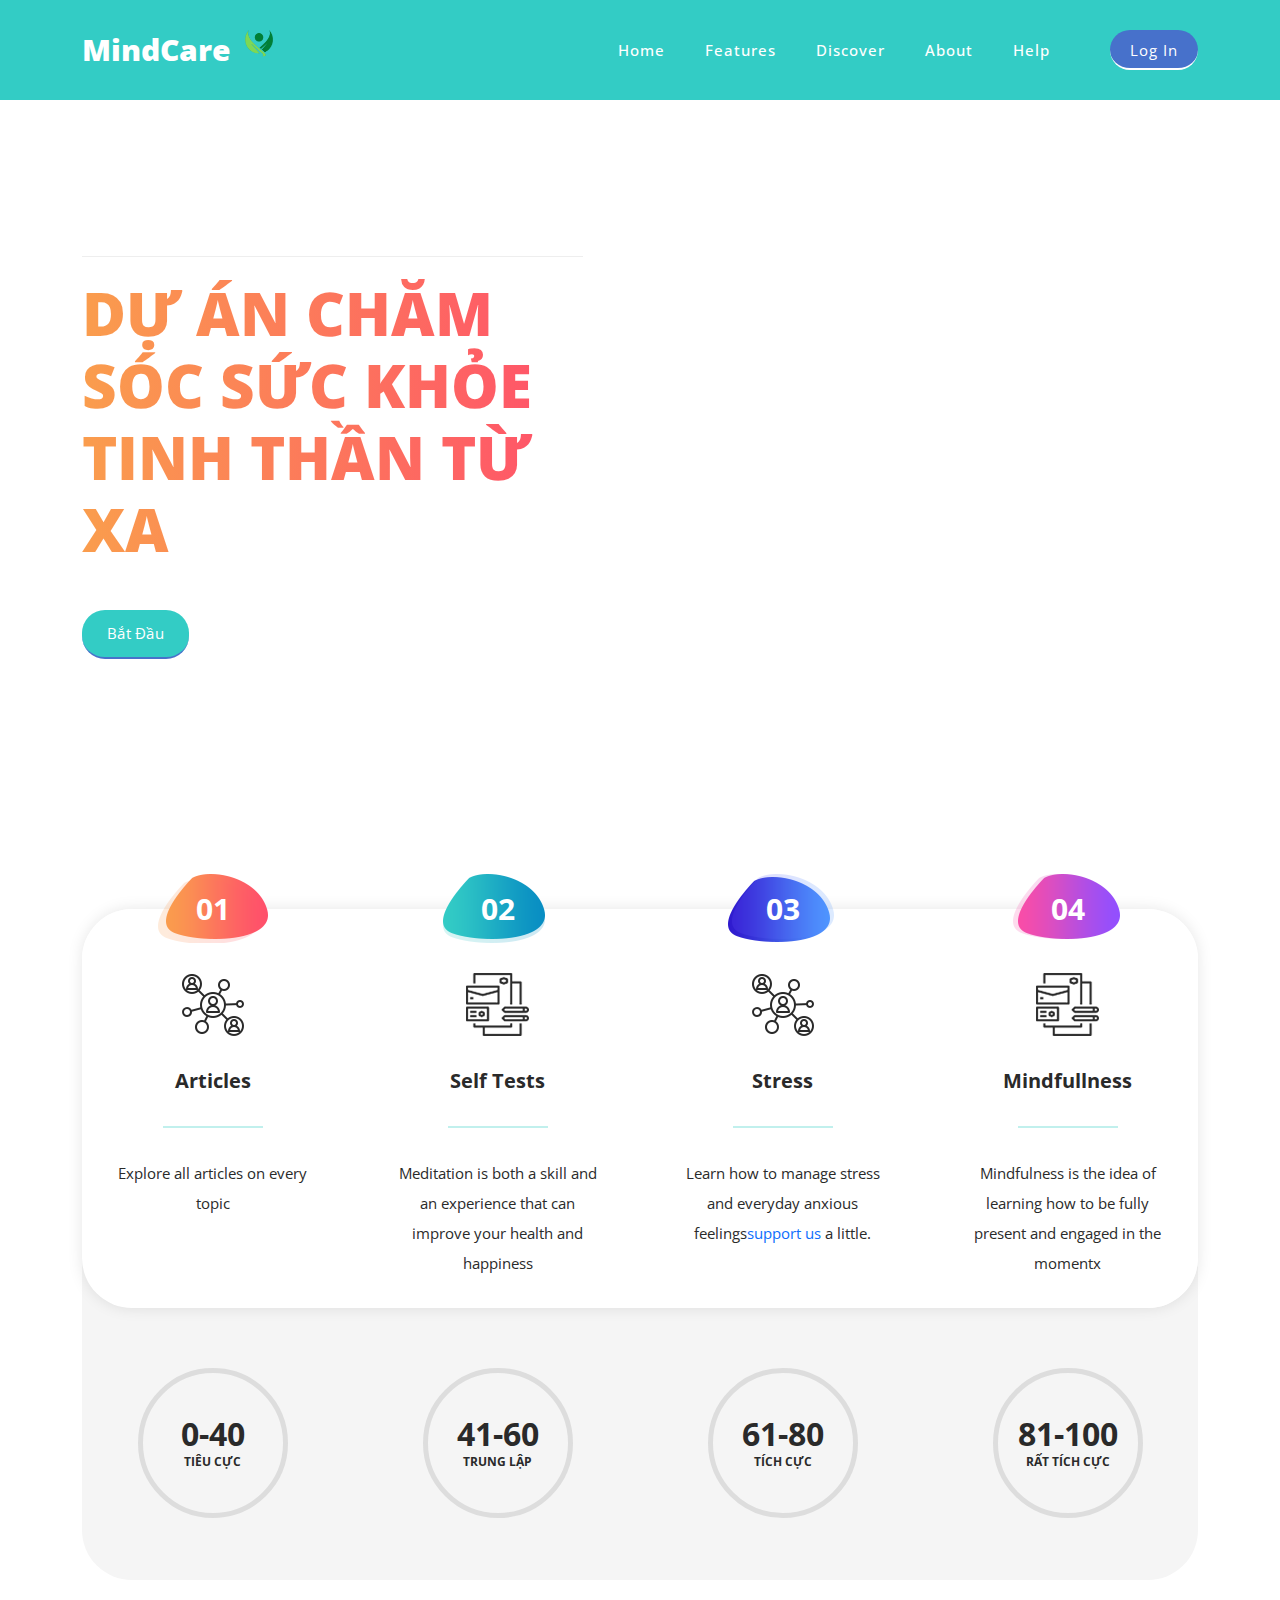
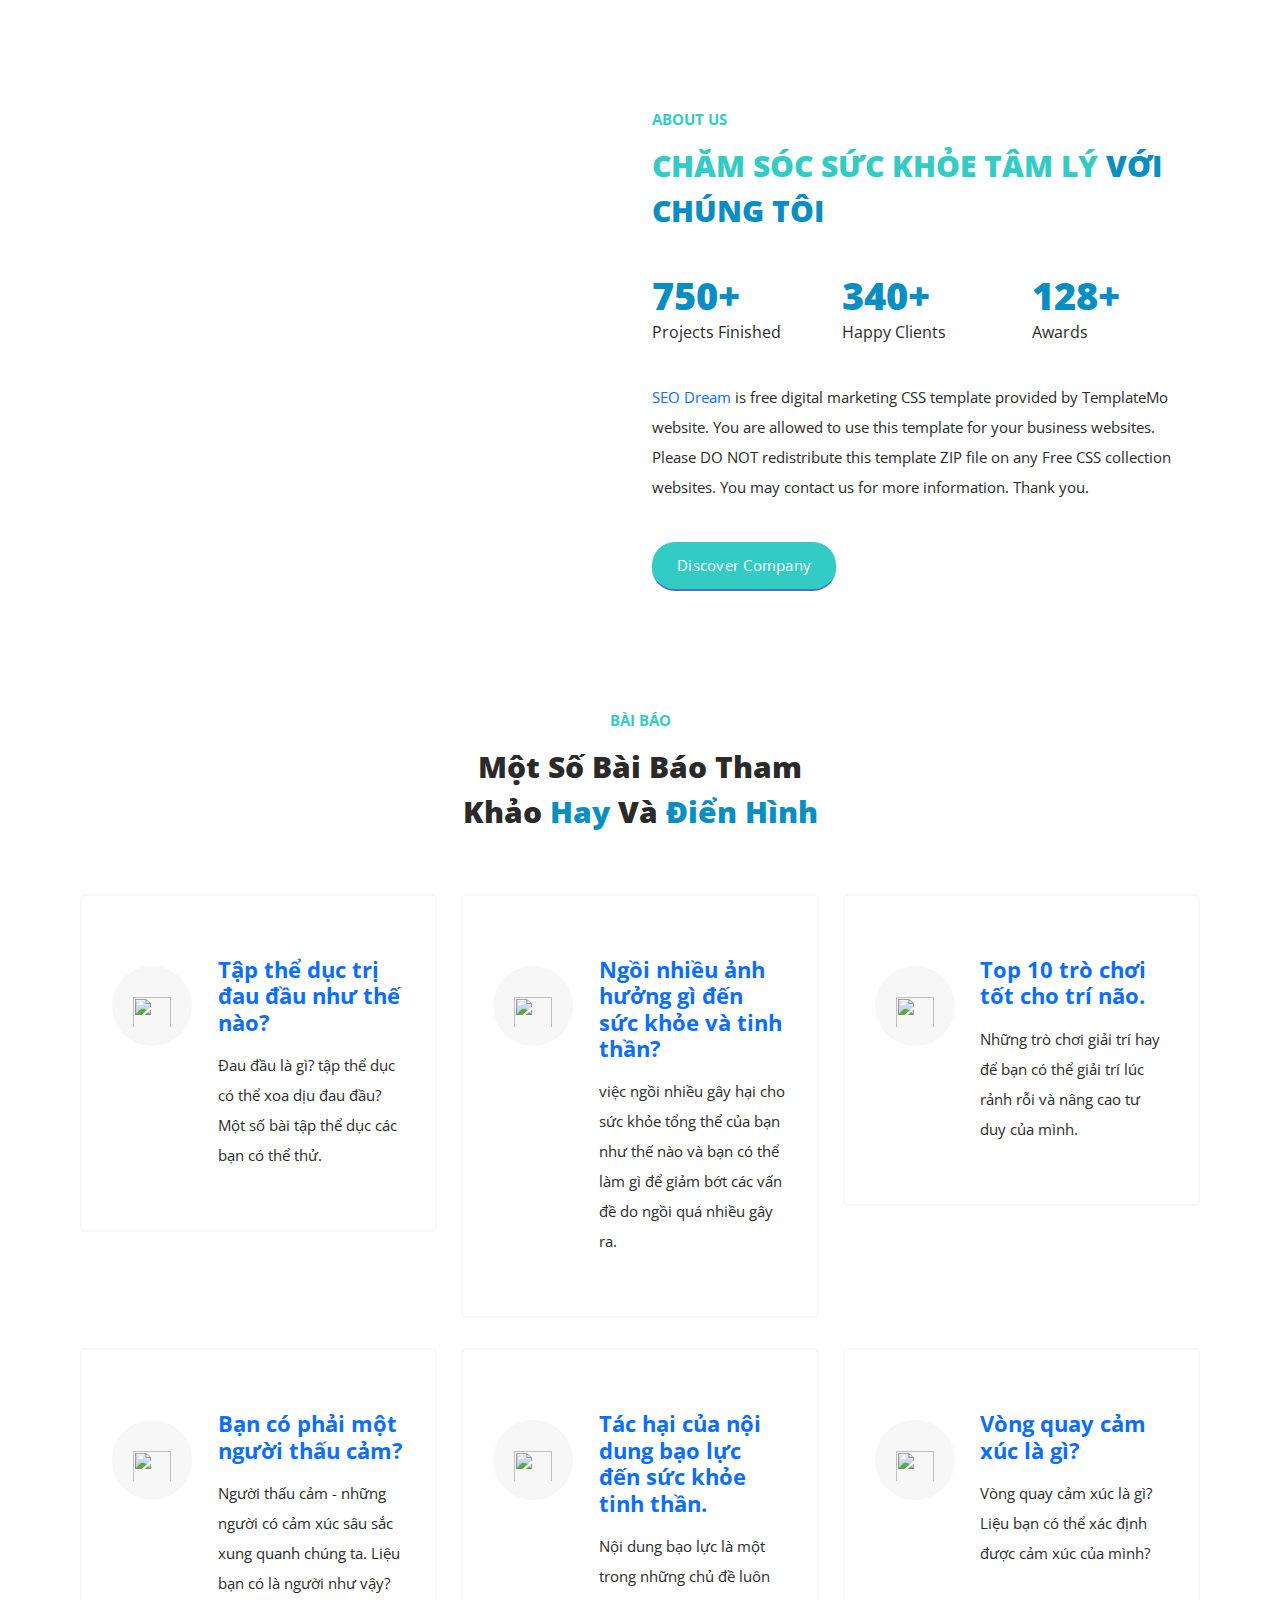
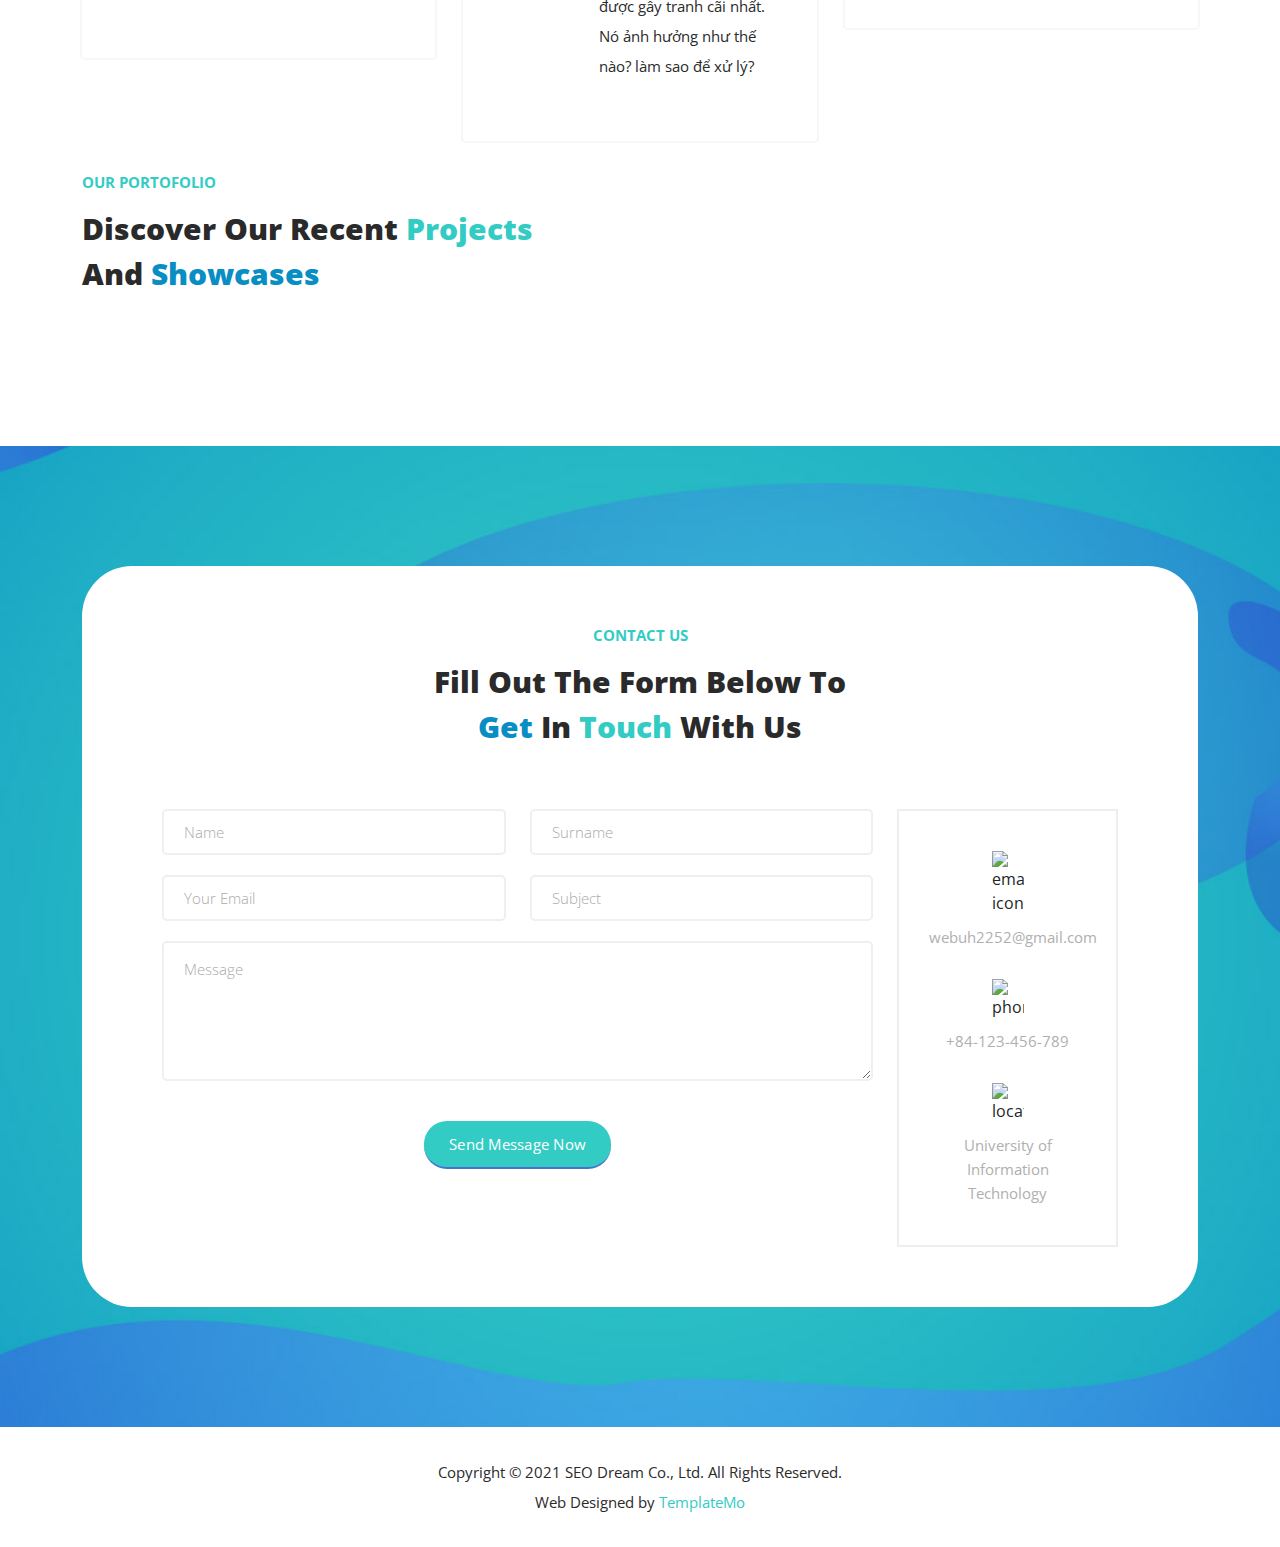
==== commit b8741a00: "Update index.html" ====
--- a/index.html
+++ b/index.html
@@ -22,7 +22,7 @@
     <link rel="stylesheet" href="./assest/assets/css/animated.cssanimated.css">
     <link rel="stylesheet" href="./assest/assets/css/fontawesome.css">
     <link rel="stylesheet" href="./assest/assets/css/owl.css">
-    <link rel="stylesheet" href="./assest/assets/css/templatemo-seo-dream.css   ">
+    <link rel="stylesheet" href="./assest/assets/css/templatemo-seo-dream.css">
 <!--
 
 TemplateMo 563 SEO Dream
@@ -111,7 +111,7 @@
                                       <!-- <img src="./onlylogo.png" alt="" style="float :right"> -->
                                       <div class="col-lg-12">
                                           <div class="main-green-button scroll-to-section">
-                                              <a href="#contact">Bắt đàu</a>
+                                              <a href="#contact">Bắt đầu</a>
                                           </div>
                                       </div>
                                   </div>
@@ -152,7 +152,7 @@
                                       <div class="second-number number">
                                           <h6>02</h6>
                                         </div>
-                                        <a  href="https://www.psychologytoday.com/intl/tests" style=color:#2a2a2a >
+                                        <a  href="https://www.psychologytoday.com/intl/tests" target="_blank" style=color:#2a2a2a >
                                       <div class="icon"></div>
                                       <h4>Self Tests</h4>
                                       <div class="line-dec"></div>
@@ -190,7 +190,7 @@
                           <div class="row">
                               <div class="col-lg-3">
                                   <div class="skill-item wow fadeIn" data-wow-duration="1s" data-wow-delay="0s">
-                                      <div class="progress" data-percentage="80">
+                                      <div class="progress" data-percentage="40">
                                           <span class="progress-left">
                                               <span class="progress-bar"></span>
                                           </span>
@@ -199,8 +199,8 @@
                                           </span>
                                           <div class="progress-value">
                                               <div>
-                                                  80%<br>
-                                                  <span>HTML/CSS/JS</span>
+                                                  0-40<br>
+                                                  <span>Tiêu cực</span>
                                               </div>
                                           </div>
                                       </div>
@@ -217,8 +217,8 @@
                                           </span>
                                           <div class="progress-value">
                                               <div>
-                                                  60%<br>
-                                                  <span>Wordpress</span>
+                                                  41-60<br>
+                                                  <span>Trung lập</span>
                                               </div>
                                           </div>
                                       </div>
@@ -226,7 +226,7 @@
                               </div>
                               <div class="col-lg-3">
                                   <div class="skill-item wow fadeIn" data-wow-duration="1s" data-wow-delay="0.4s">
-                                      <div class="progress" data-percentage="90">
+                                      <div class="progress" data-percentage="80">
                                           <span class="progress-left">
                                               <span class="progress-bar"></span>
                                           </span>
@@ -235,8 +235,8 @@
                                           </span>
                                           <div class="progress-value">
                                               <div>
-                                                  90%<br>
-                                                  <span>Marketing</span>
+                                                  61-80<br>
+                                                  <span>Tích cực</span>
                                               </div>
                                           </div>
                                       </div>
@@ -244,7 +244,7 @@
                               </div>
                               <div class="col-lg-3">
                                   <div class="skill-item last-skill-item wow fadeIn" data-wow-duration="1s" data-wow-delay="0.6s">
-                                      <div class="progress" data-percentage="70">
+                                      <div class="progress" data-percentage="100">
                                           <span class="progress-left">
                                               <span class="progress-bar"></span>
                                           </span>
@@ -253,8 +253,8 @@
                                           </span>
                                           <div class="progress-value">
                                               <div>
-                                                  70%<br>
-                                                  <span>Photoshop</span>
+                                                  81-100<br>
+                                                  <span>Rất tích cực</span>
                                               </div>
                                           </div>
                                       </div>
@@ -278,7 +278,7 @@
                   <div class="col-lg-6 align-self-center wow fadeInRight" data-wow-duration="1s" data-wow-delay="0.5s">
                       <div class="section-heading">
                           <h6>About Us</h6>
-                          <h2>Top <em>marketing</em> agency &amp; consult your website <span>with us</span></h2>
+                          <h2><em>CHĂM SÓC SỨC KHỎE TÂM LÝ</em>  <span>VỚI CHÚNG TÔI</span></h2>
                       </div>
                       <div class="row">
                           <div class="col-lg-4 col-sm-4">
@@ -308,123 +308,125 @@
       </div>
 
       <div id="services" class="our-services section">
-          <div class="container">
-              <div class="row">
-                  <div class="col-lg-6 offset-lg-3">
-                      <div class="section-heading wow bounceIn" data-wow-duration="1s" data-wow-delay="0.2s">
-                          <h6>Our Services</h6>
-                          <h2>Discover What We Do &amp; <span>Offer</span> To Our <em>Clients</em></h2>
-                      </div>
-                  </div>
-              </div>
-          </div>
-          <div class="container-fluid">
-              <div class="row">
+        <div class="container">
+          <div class="row">
+            <div class="col-lg-6 offset-lg-3">
+              <div class="section-heading wow bounceIn" data-wow-duration="1s" data-wow-delay="0.2s">
+                <h6>Bài báo</h6>
+                <h2>Một số bài báo tham khảo <span>hay</span> và <span>điển hình</span></h2>
+              </div>
+            </div>
+          </div>
+        </div>
+        <div class="container-fluid">
+          <div class="row">
+            <div class="col-lg-4">
+              <div class="service-item wow bounceInUp" data-wow-duration="1s" data-wow-delay="0.3s">
+                <div class="row">
                   <div class="col-lg-4">
-                      <div class="service-item wow bounceInUp" data-wow-duration="1s" data-wow-delay="0.3s">
-                          <div class="row">
-                              <div class="col-lg-4">
-                                  <div class="icon">
-                                      <img src="assets/images/service-icon-01.png" alt="">
-                                  </div>
-                              </div>
-                              <div class="col-lg-8">
-                                  <div class="right-content">
-                                      <h4>Similar Websites</h4>
-                                      <p>Sed ut perspiciatis unde omnis iste natus error sit voluptatem accusantium dormque laudantium.</p>
-                                  </div>
-                              </div>
-                          </div>
-                      </div>
-                  </div>
+                    <div class="icon">
+                      <img src="./assest/assets/images/Exercise.jpg" alt="">
+                    </div>
+                  </div>
+                  <div class="col-lg-8">
+                    <div class="right-content">
+                      <h4><a href="https://www.verywellmind.com/exercise-helps-your-migraines-a-lot-5203661" target="_blank">Tập thể dục trị đau đầu như thế nào?</a></h4>
+                      <p>Đau đầu là gì? tập thể dục có thể xoa dịu đau đầu? Một số bài tập thể dục các bạn có thể thử.</p>
+                    </div>
+                  </div>
+                </div>
+              </div>
+            </div>
+            <div class="col-lg-4">
+              <div class="service-item wow bounceInUp" data-wow-duration="1s" data-wow-delay="0.4s">
+                <div class="row">
                   <div class="col-lg-4">
-                      <div class="service-item wow bounceInUp" data-wow-duration="1s" data-wow-delay="0.4s">
-                          <div class="row">
-                              <div class="col-lg-4">
-                                  <div class="icon">
-                                      <img src="assets/images/service-icon-02.png" alt="">
-                                  </div>
-                              </div>
-                              <div class="col-lg-8">
-                                  <div class="right-content">
-                                      <h4>Website Trends</h4>
-                                      <p>Sed ut perspiciatis unde omnis iste natus error sit voluptatem accusantium dormque laudantium.</p>
-                                  </div>
-                              </div>
-                          </div>
-                      </div>
-                  </div>
+                    <div class="icon">
+                      <img src="./assest/assets/images/sitting.jpg" alt="">
+                    </div>
+                  </div>
+                  <div class="col-lg-8">
+                    <div class="right-content">
+                      <h4><a href="https://www.verywellmind.com/how-sitting-harms-your-brain-and-overall-health-5202403">Ngồi nhiều ảnh hưởng gì đến sức khỏe và tinh thần?</a></h4>
+                      <p>việc ngồi nhiều gây hại cho sức khỏe tổng thể của bạn như thế nào và bạn có thể làm gì để giảm bớt các vấn đề do ngồi quá nhiều gây ra.
+                      </p>
+                    </div>
+                  </div>
+                </div>
+              </div>
+            </div>
+            <div class="col-lg-4">
+              <div class="service-item wow bounceInUp" data-wow-duration="1s" data-wow-delay="0.5s">
+                <div class="row">
                   <div class="col-lg-4">
-                      <div class="service-item wow bounceInUp" data-wow-duration="1s" data-wow-delay="0.5s">
-                          <div class="row">
-                              <div class="col-lg-4">
-                                  <div class="icon">
-                                      <img src="assets/images/service-icon-03.png" alt="">
-                                  </div>
-                              </div>
-                              <div class="col-lg-8">
-                                  <div class="right-content">
-                                      <h4>Traffic Analysis</h4>
-                                      <p>Sed ut perspiciatis unde omnis iste natus error sit voluptatem accusantium dormque laudantium.</p>
-                                  </div>
-                              </div>
-                          </div>
-                      </div>
-                  </div>
+                    <div class="icon">
+                      <img src="./assest/assets/images/TopGame.jpg" alt="">
+                    </div>
+                  </div>
+                  <div class="col-lg-8">
+                    <div class="right-content">
+                      <h4><a href="https://www.verywellmind.com/top-websites-and-games-for-brain-exercise-2224140">Top 10 trò chơi tốt cho trí não.</a></h4>
+                      <p>Những trò chơi giải trí hay để bạn có thể giải trí lúc rảnh rỗi và nâng cao tư duy của mình.</p>
+                    </div>
+                  </div>
+                </div>
+              </div>
+            </div>
+            <div class="col-lg-4">
+              <div class="service-item wow bounceInUp" data-wow-duration="1s" data-wow-delay="0.6s">
+                <div class="row">
                   <div class="col-lg-4">
-                      <div class="service-item wow bounceInUp" data-wow-duration="1s" data-wow-delay="0.6s">
-                          <div class="row">
-                              <div class="col-lg-4">
-                                  <div class="icon">
-                                      <img src="assets/images/service-icon-03.png" alt="">
-                                  </div>
-                              </div>
-                              <div class="col-lg-8">
-                                  <div class="right-content">
-                                      <h4>Optimizing Keywords</h4>
-                                      <p>Sed ut perspiciatis unde omnis iste natus error sit voluptatem accusantium dormque laudantium.</p>
-                                  </div>
-                              </div>
-                          </div>
-                      </div>
-                  </div>
+                    <div class="icon">
+                      <img src="./assest/assets/images/Empath.jpg" alt="">
+                    </div>
+                  </div>
+                  <div class="col-lg-8">
+                    <div class="right-content">
+                      <h4><a href="https://www.verywellmind.com/what-is-an-empath-and-how-do-you-know-if-you-are-one-5119883">Bạn có phải một người thấu cảm?</a></h4>
+                      <p>Người thấu cảm - những người có cảm xúc sâu sắc xung quanh chúng ta. Liệu bạn có là người như vậy?</p>
+                    </div>
+                  </div>
+                </div>
+              </div>
+            </div>
+            <div class="col-lg-4">
+              <div class="service-item wow bounceInUp" data-wow-duration="1s" data-wow-delay="0.7s">
+                <div class="row">
                   <div class="col-lg-4">
-                      <div class="service-item wow bounceInUp" data-wow-duration="1s" data-wow-delay="0.7s">
-                          <div class="row">
-                              <div class="col-lg-4">
-                                  <div class="icon">
-                                      <img src="assets/images/service-icon-01.png" alt="">
-                                  </div>
-                              </div>
-                              <div class="col-lg-8">
-                                  <div class="right-content">
-                                      <h4>Page Optimizations</h4>
-                                      <p>Sed ut perspiciatis unde omnis iste natus error sit voluptatem accusantium dormque laudantium.</p>
-                                  </div>
-                              </div>
-                          </div>
-                      </div>
-                  </div>
+                    <div class="icon">
+                      <img src="./assest/assets/images/PlayGame.jpg" alt="">
+                    </div>
+                  </div>
+                  <div class="col-lg-8">
+                    <div class="right-content">
+                      <h4><a href="https://www.verywellmind.com/what-is-the-impact-of-violent-media-on-mental-health-5270512">Tác hại của nội dung bạo lực đến sức khỏe tinh thần.</a></h4>
+                      <p>Nội dung bạo lực là một trong những chủ đề luôn được gây tranh cãi nhất. Nó ảnh hưởng như thế nào? làm sao để xử lý?</p>
+                    </div>
+                  </div>
+                </div>
+              </div>
+            </div>
+            <div class="col-lg-4">
+              <div class="service-item wow bounceInUp" data-wow-duration="1s" data-wow-delay="0.8s">
+                <div class="row">
                   <div class="col-lg-4">
-                      <div class="service-item wow bounceInUp" data-wow-duration="1s" data-wow-delay="0.8s">
-                          <div class="row">
-                              <div class="col-lg-4">
-                                  <div class="icon">
-                                      <img src="assets/images/service-icon-02.png" alt="">
-                                  </div>
-                              </div>
-                              <div class="col-lg-8">
-                                  <div class="right-content">
-                                      <h4>Deep URL Analysis</h4>
-                                      <p>Sed ut perspiciatis unde omnis iste natus error sit voluptatem accusantium dormque laudantium.</p>
-                                  </div>
-                              </div>
-                          </div>
-                      </div>
-                  </div>
-              </div>
-          </div>
+                    <div class="icon">
+                      <img src="./assest/assets/images/Emotion.jpg" alt="">
+                    </div>
+                  </div>
+                  <div class="col-lg-8">
+                    <div class="right-content">
+                      <h4><a href="https://www.verywellmind.com/what-is-an-emotion-wheel-6500040">Vòng quay cảm xúc là gì?</a></h4>
+                      <p>Vòng quay cảm xúc là gì? Liệu bạn có thể xác định được cảm xúc của mình?</p>
+                    </div>
+                  </div>
+                </div>
+              </div>
+            </div>
+          </div>
+        </div>
       </div>
+    
 
       <!-- <div id="portfolio" class="our-portfolio section">-->
       <div class="container">
@@ -541,7 +543,7 @@
               </div>
           </div>
       </div>
-      </div>
+      
 
       <div id="contact" class="contact-us section">
           <div class="container">
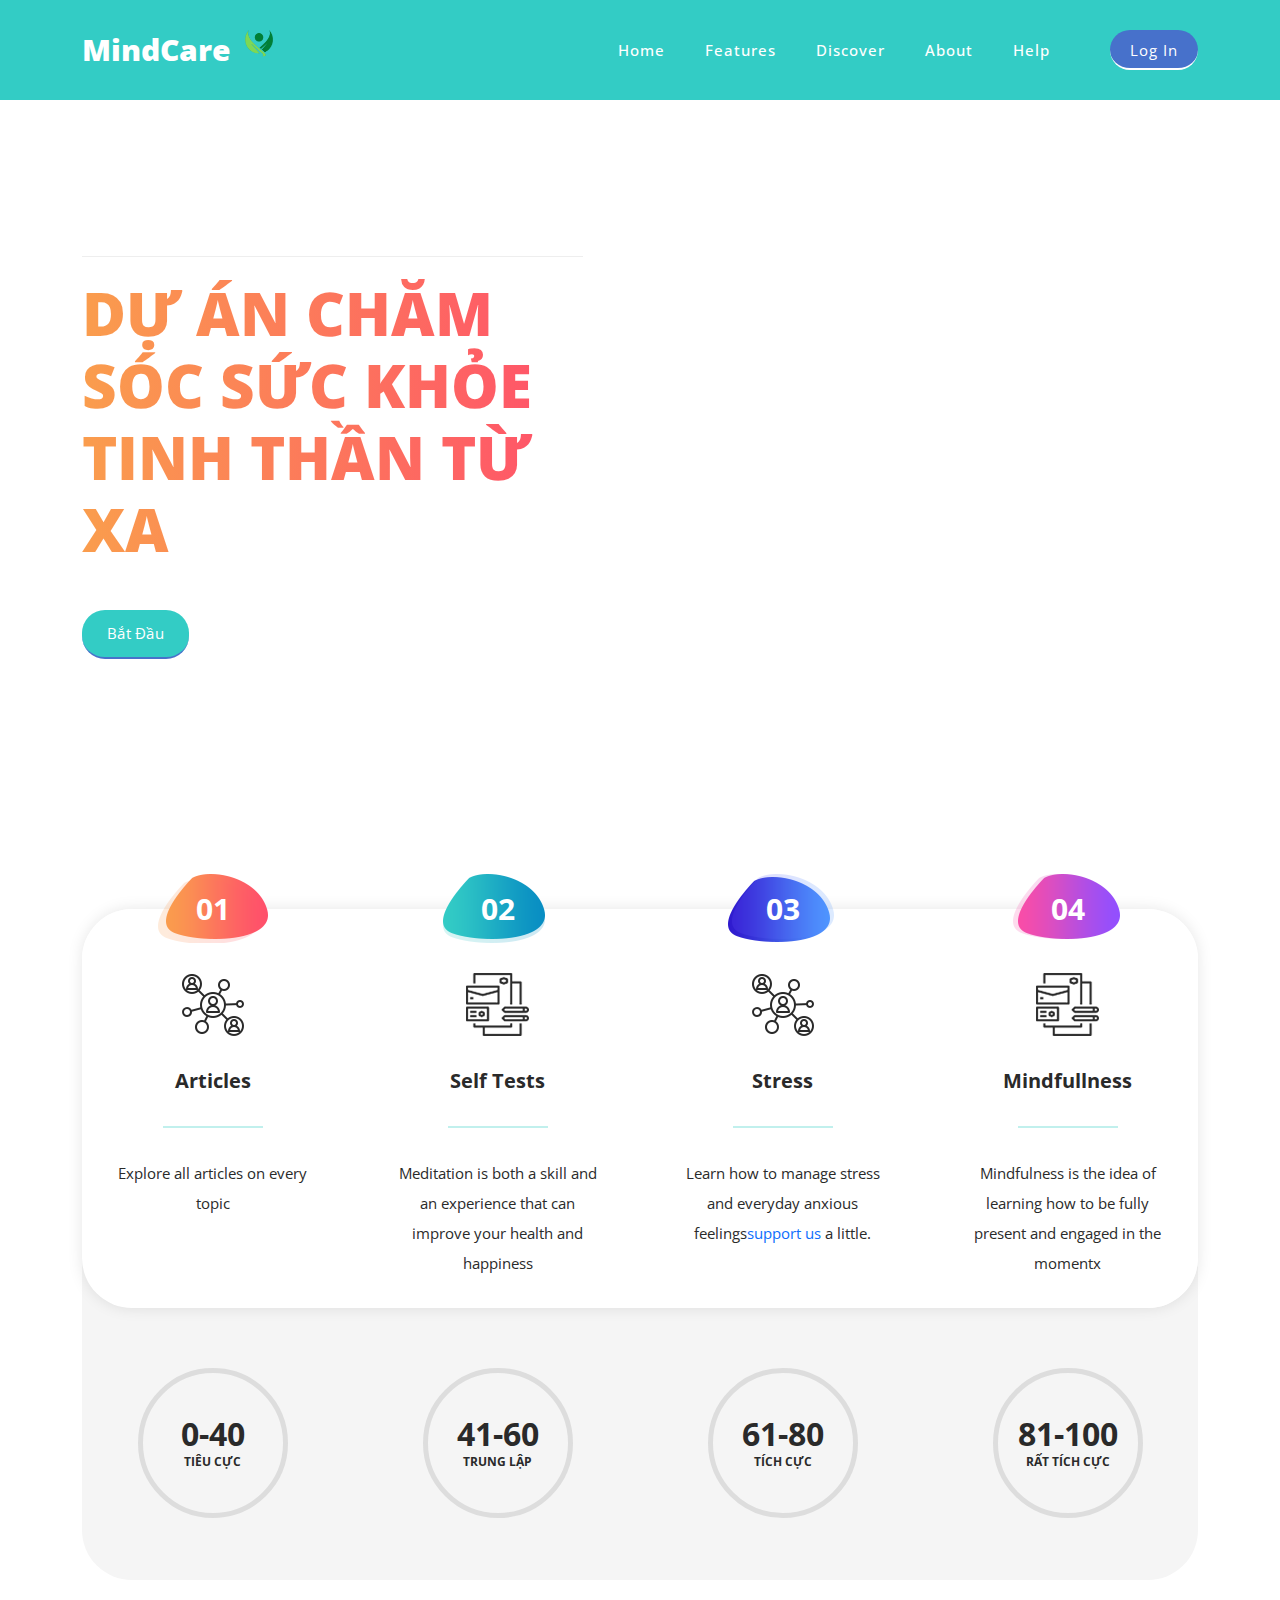
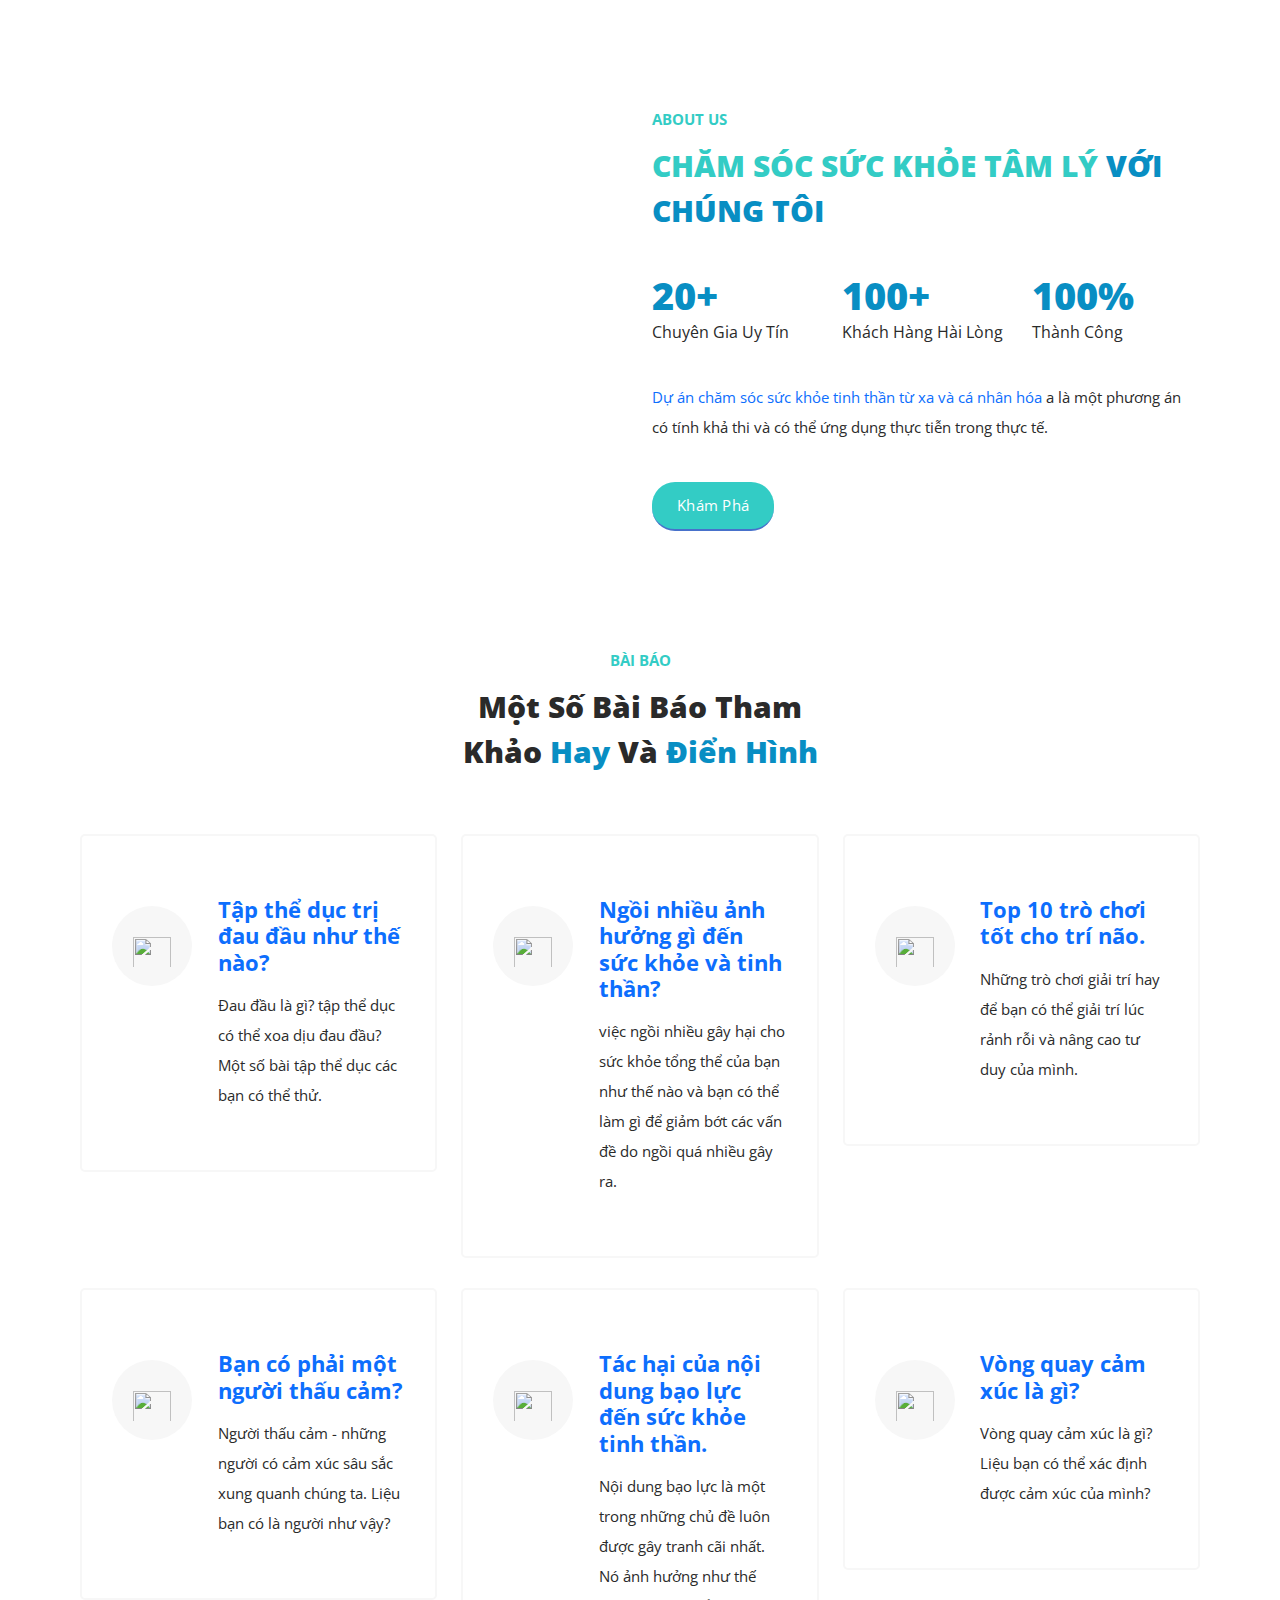
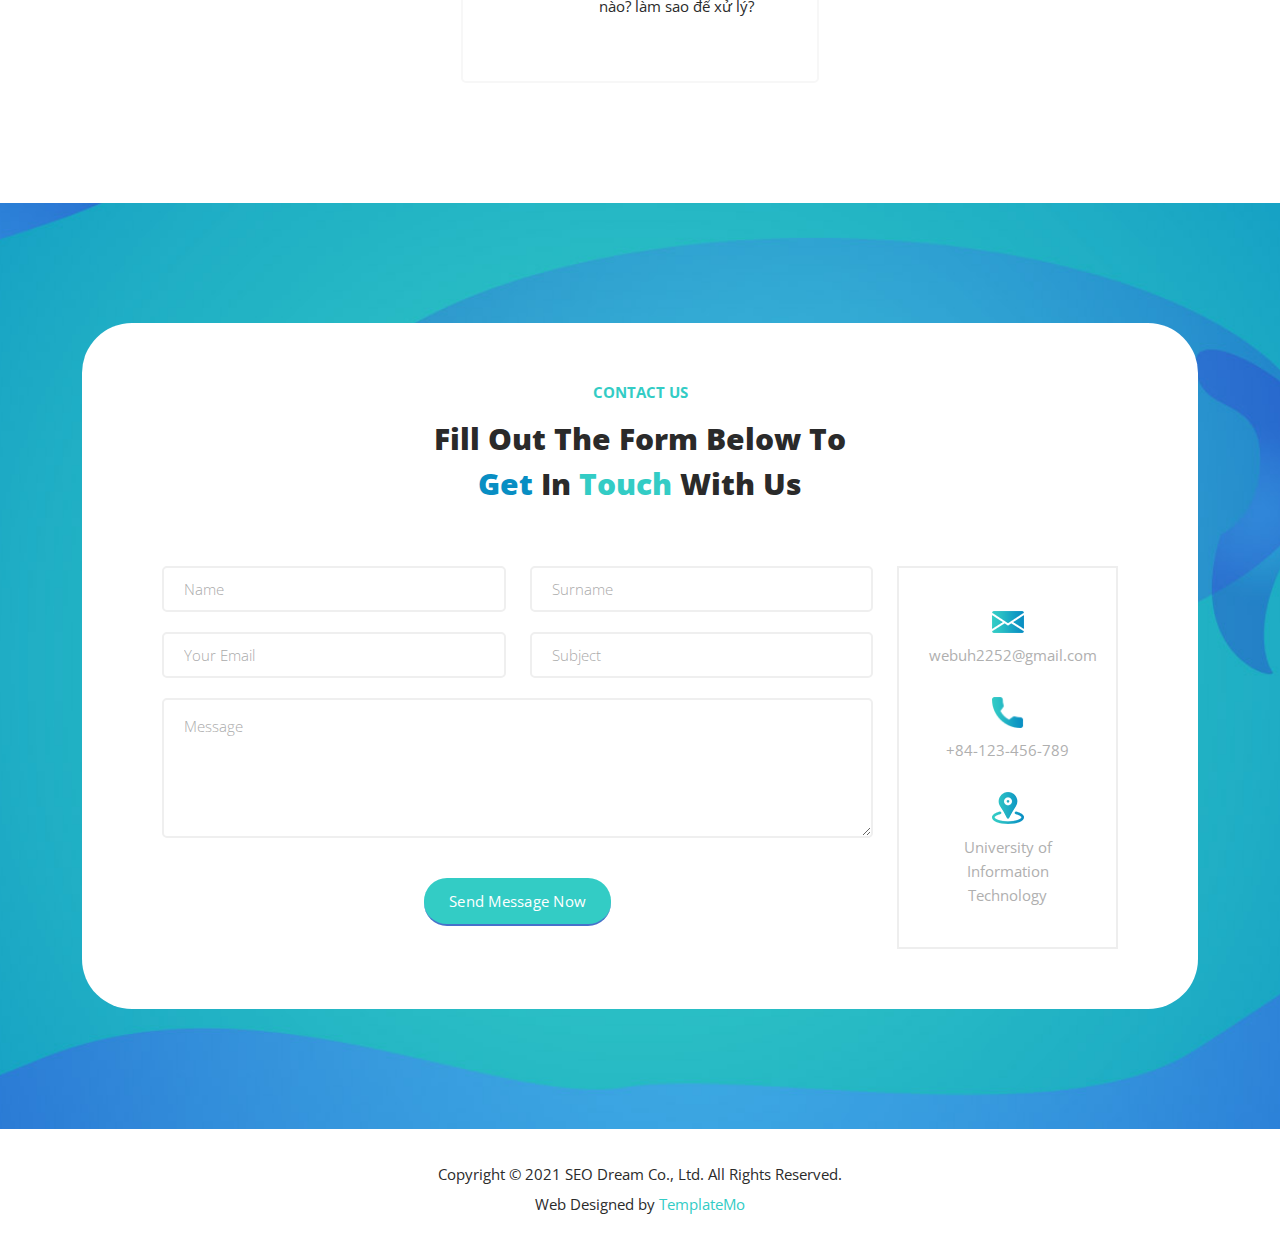
==== commit 15385de8: "Sửa phần About Us" ====
--- a/index.html
+++ b/index.html
@@ -283,25 +283,28 @@
                       <div class="row">
                           <div class="col-lg-4 col-sm-4">
                               <div class="about-item">
-                                  <h4>750+</h4>
-                                  <h6>projects finished</h6>
+                                  <h4>20+</h4>
+                                  <h6>Chuyên gia uy tín</h6>
                               </div>
                           </div>
                           <div class="col-lg-4 col-sm-4">
                               <div class="about-item">
-                                  <h4>340+</h4>
-                                  <h6>happy clients</h6>
+                                  <h4>100+</h4>
+                                  <h6>Khách hàng hài lòng</h6>
                               </div>
                           </div>
                           <div class="col-lg-4 col-sm-4">
                               <div class="about-item">
-                                  <h4>128+</h4>
-                                  <h6>awards</h6>
-                              </div>
-                          </div>
-                      </div>
-                      <p><a rel="nofollow" href="https://templatemo.com/tm-563-seo-dream" target="_parent">SEO Dream</a> is free digital marketing CSS template provided by TemplateMo website. You are allowed to use this template for your business websites. Please DO NOT redistribute this template ZIP file on any Free CSS collection websites. You may contact us for more information. Thank you.</p>
-                      <div class="main-green-button"><a href="#">Discover company</a></div>
+                                  <h4>100%</h4>
+                                  <h6>Thành công</h6>
+                              </div>
+                          </div>
+                      </div>
+                      <p>
+                          <a rel="nofollow" href="https://templatemo.com/tm-563-seo-dream" target="_parent">Dự án chăm sóc sức khỏe tinh thần từ xa và cá nhân hóa </a>a là một phương án có tính khả
+                          thi và có thể ứng dụng thực tiễn trong thực tế.
+                      </p>
+                      <div class="main-green-button"><a href="#">Khám phá</a></div>
                   </div>
               </div>
           </div>
@@ -431,12 +434,12 @@
       <!-- <div id="portfolio" class="our-portfolio section">-->
       <div class="container">
           <div class="row">
-              <div class="col-lg-5">
+              <div class="col-lg-5"><!--
                   <div class="section-heading wow fadeInLeft" data-wow-duration="1s" data-wow-delay="0.3s">
                       <h6>Our Portofolio</h6>
                       <h2>Discover Our Recent <em>Projects</em> And <span>Showcases</span></h2>
                   </div>
-              </div>
+           -->   </div>
           </div>
       </div>
       <div class="container-fluid wow fadeIn" data-wow-duration="1s" data-wow-delay="0.7s">
@@ -596,19 +599,19 @@
                                       <ul>
                                           <li>
                                               <div class="icon">
-                                                  <img src="assets/images/contact-icon-01.png" alt="email icon">
+                                                  <img src="./assest/assets/images/contact-icon-01.png" alt="email icon">
                                               </div>
                                               <a href="#">webuh2252@gmail.com</a>
                                           </li>
                                           <li>
                                               <div class="icon">
-                                                  <img src="assets/images/contact-icon-02.png" alt="phone">
+                                                  <img src="./assest/assets/images/contact-icon-02.png" alt="phone">
                                               </div>
                                               <a href="#">+84-123-456-789</a>
                                           </li>
                                           <li>
                                               <div class="icon">
-                                                  <img src="assets/images/contact-icon-03.png" alt="location">
+                                                  <img src="./assest/assets/images/contact-icon-03.png" alt="location">
                                               </div>
                                               <a href="#">University of Information Technology</a>
                                           </li>
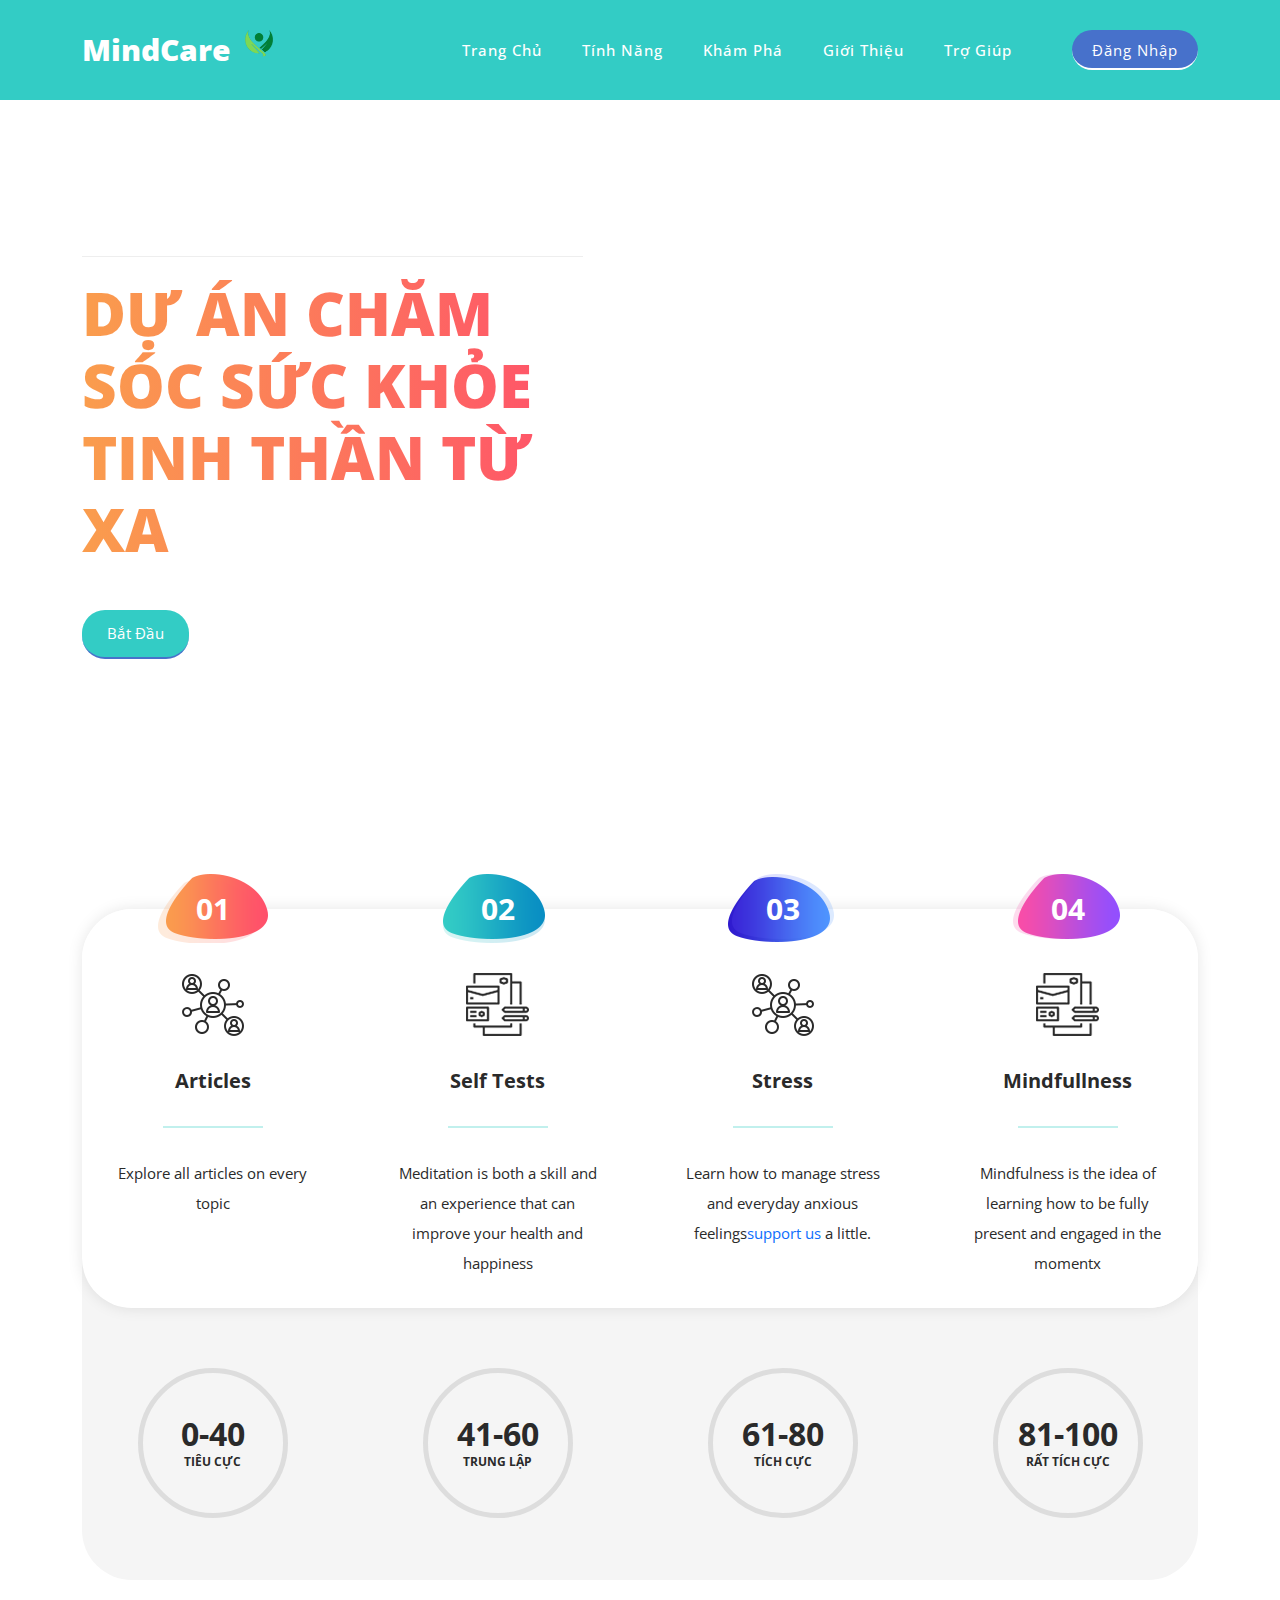
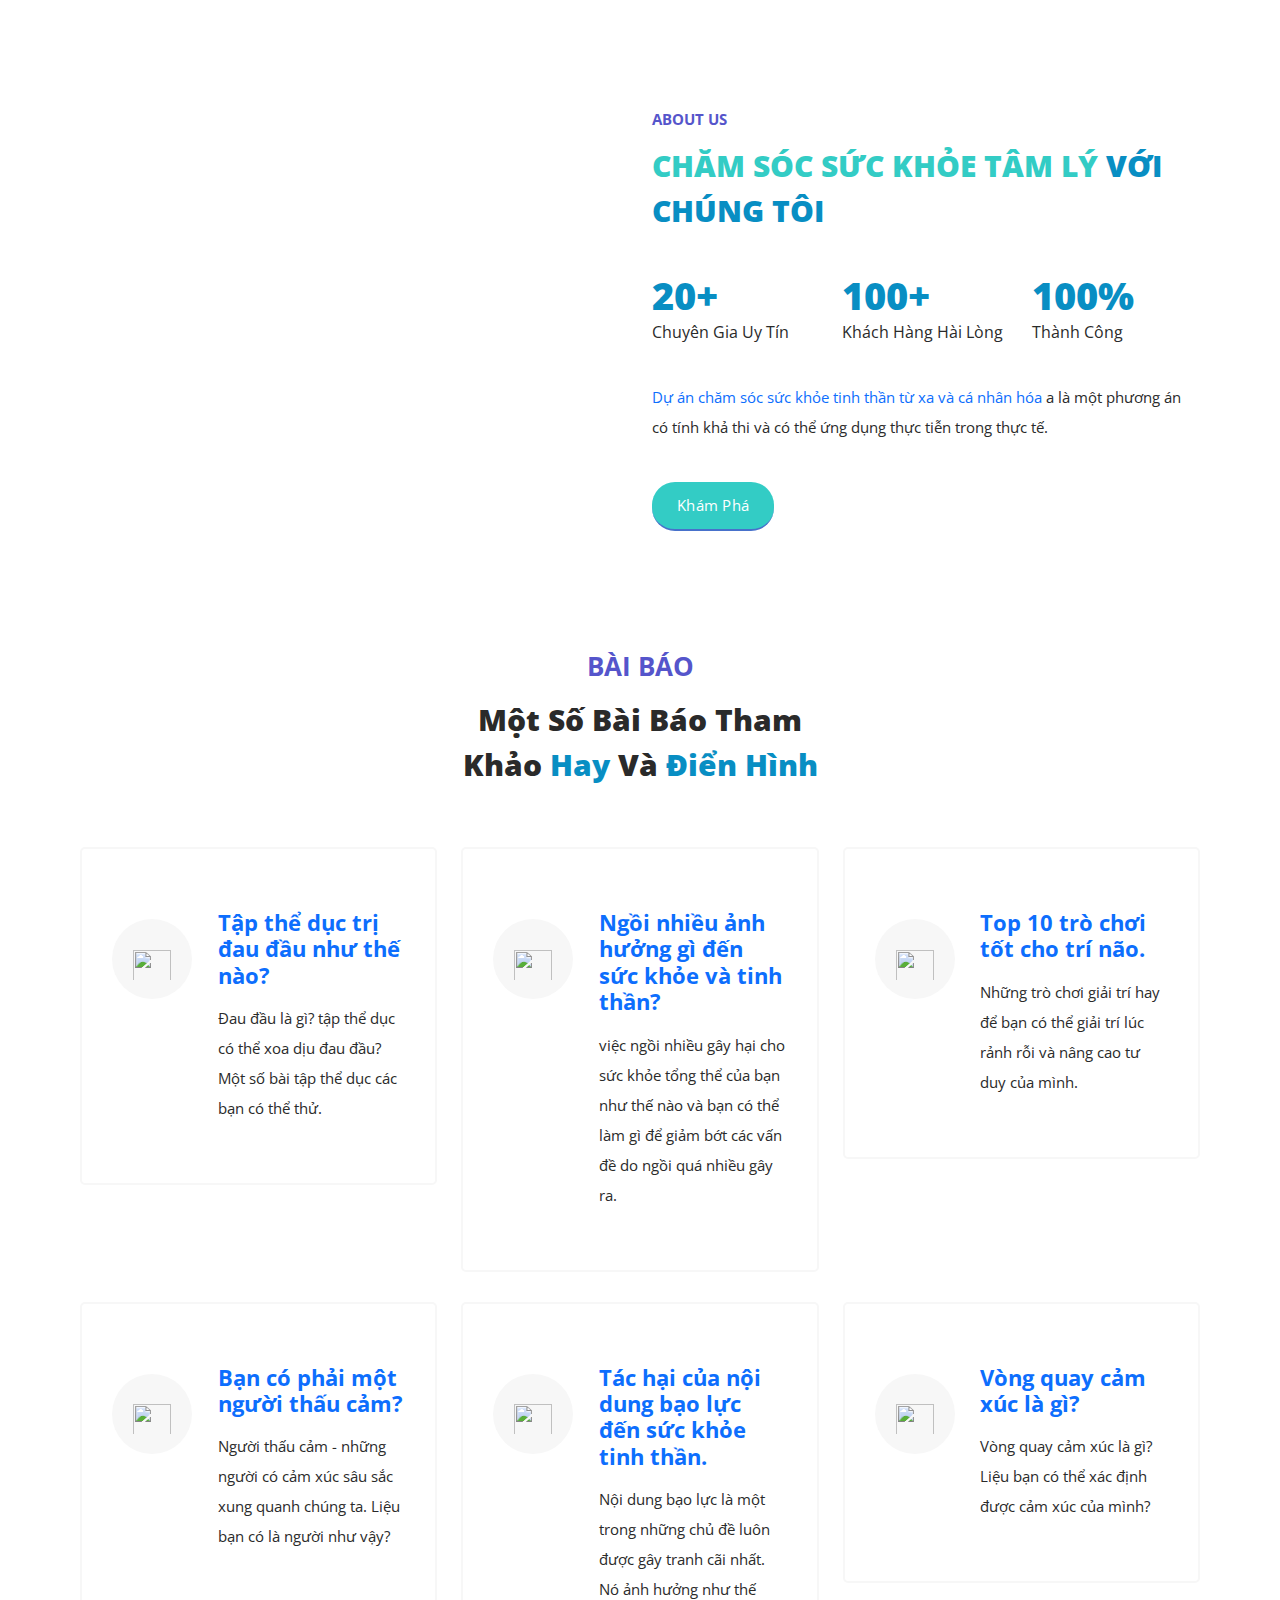
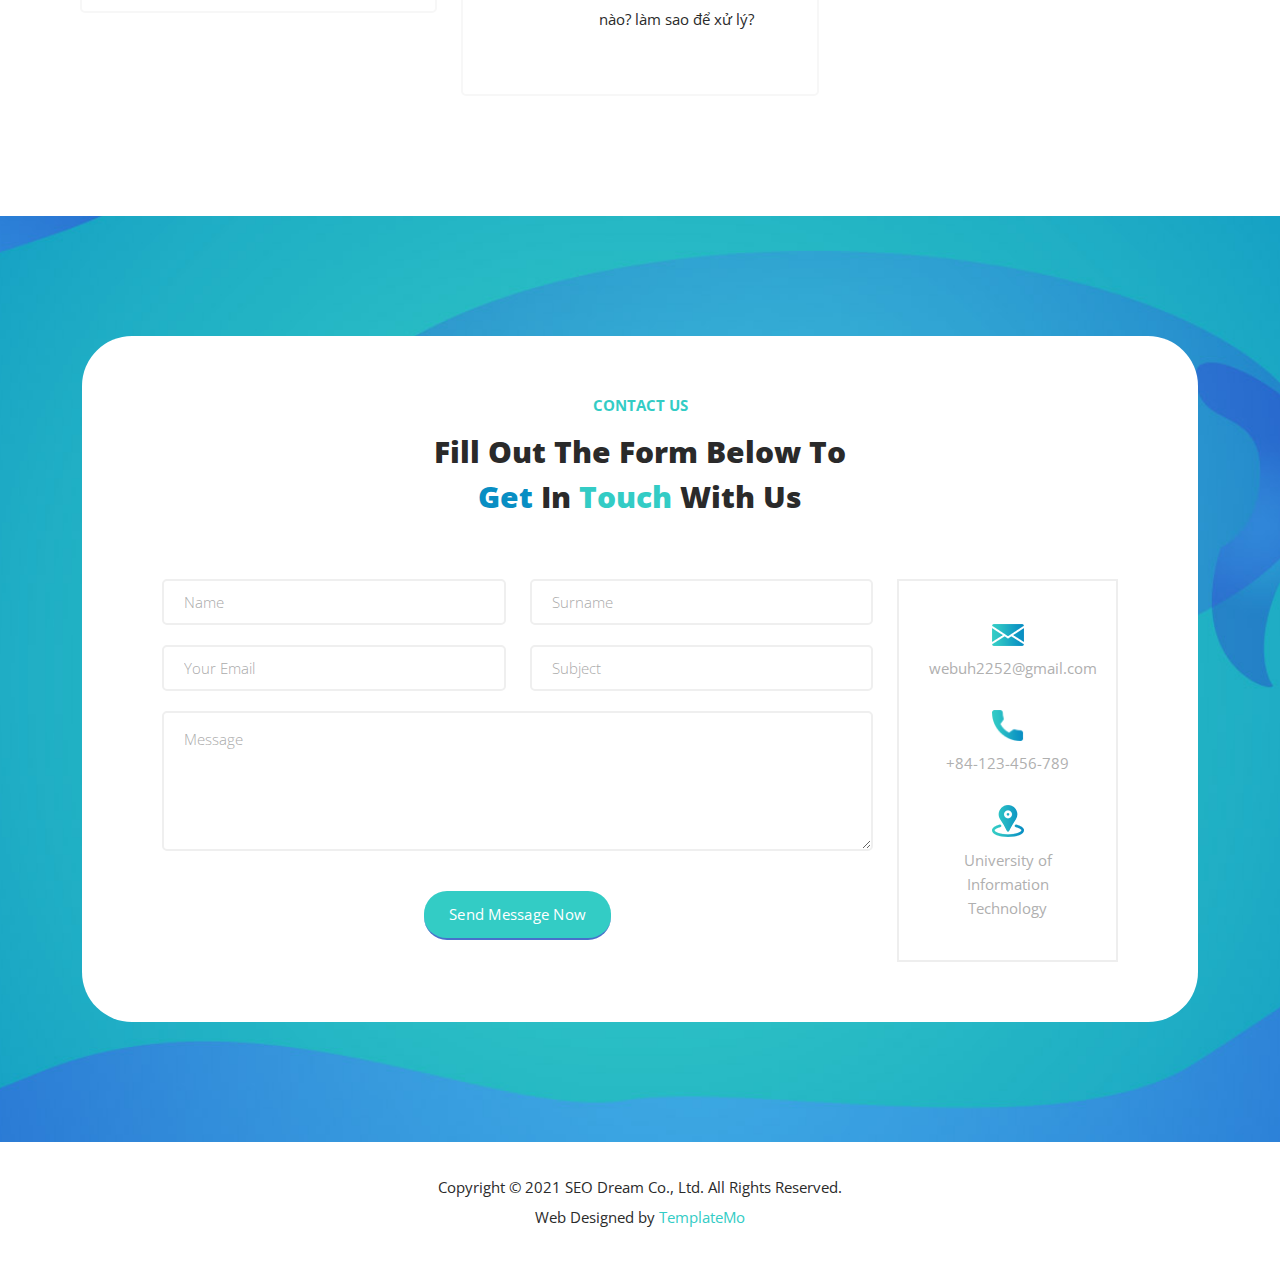
==== commit 42ebb228: "Update index.html" ====
--- a/index.html
+++ b/index.html
@@ -60,12 +60,12 @@
                           <!-- ***** Logo End ***** -->
                           <!-- ***** Menu Start ***** -->
                           <ul class="nav">
-                              <li class="scroll-to-section"><a href="#top" class="active">Home</a></li>
-                              <li class="scroll-to-section"><a href="#features" class="active">Features</a></li>
-                              <li class="scroll-to-section"><a href="#discover" class="active">Discover</a></li>
-                              <li class="scroll-to-section"><a href="#about" class="active">About</a></li>
-                              <li class="scroll-to-section"><a href="#help" class="active">Help</a></li>
-                              <li class="scroll-to-section"><div class="main-blue-button"><a href="#contact">Log in</a></div></li>
+                              <li class="scroll-to-section"><a href="#top" class="active">Trang chủ</a></li>
+                              <li class="scroll-to-section"><a href="#features" class="active">Tính năng</a></li>
+                              <li class="scroll-to-section"><a href="#discover" class="active">Khám phá</a></li>
+                              <li class="scroll-to-section"><a href="#about" class="active">Giới thiệu</a></li>
+                              <li class="scroll-to-section"><a href="#help" class="active">Trợ giúp</a></li>
+                              <li class="scroll-to-section"><div class="main-blue-button"><a href="form_dang_nhap.html" target="_blank">Đăng nhập</a></div></li>
 
                           </ul>
                           <a class='menu-trigger'>
@@ -277,7 +277,7 @@
                   </div>
                   <div class="col-lg-6 align-self-center wow fadeInRight" data-wow-duration="1s" data-wow-delay="0.5s">
                       <div class="section-heading">
-                          <h6>About Us</h6>
+                          <h6 style=" color: #5555cb;">About Us</h6>
                           <h2><em>CHĂM SÓC SỨC KHỎE TÂM LÝ</em>  <span>VỚI CHÚNG TÔI</span></h2>
                       </div>
                       <div class="row">
@@ -310,12 +310,12 @@
           </div>
       </div>
 
-      <div id="services" class="our-services section">
+      <div id="discover" class="our-services section">
         <div class="container">
           <div class="row">
             <div class="col-lg-6 offset-lg-3">
               <div class="section-heading wow bounceIn" data-wow-duration="1s" data-wow-delay="0.2s">
-                <h6>Bài báo</h6>
+                <h6 style="font-size: 26px; color: #5555cb;">Bài báo</h6>
                 <h2>Một số bài báo tham khảo <span>hay</span> và <span>điển hình</span></h2>
               </div>
             </div>
@@ -548,7 +548,7 @@
       </div>
       
 
-      <div id="contact" class="contact-us section">
+      <div id="help" class="contact-us section">
           <div class="container">
               <div class="row">
                   <div class="col-lg-12 wow fadeInUp" data-wow-duration="0.5s" data-wow-delay="0.25s">
@@ -624,7 +624,8 @@
               </div>
           </div>
       </div>
-
+      
+      </div>
       <footer>
           <div class="container">
               <div class="row">
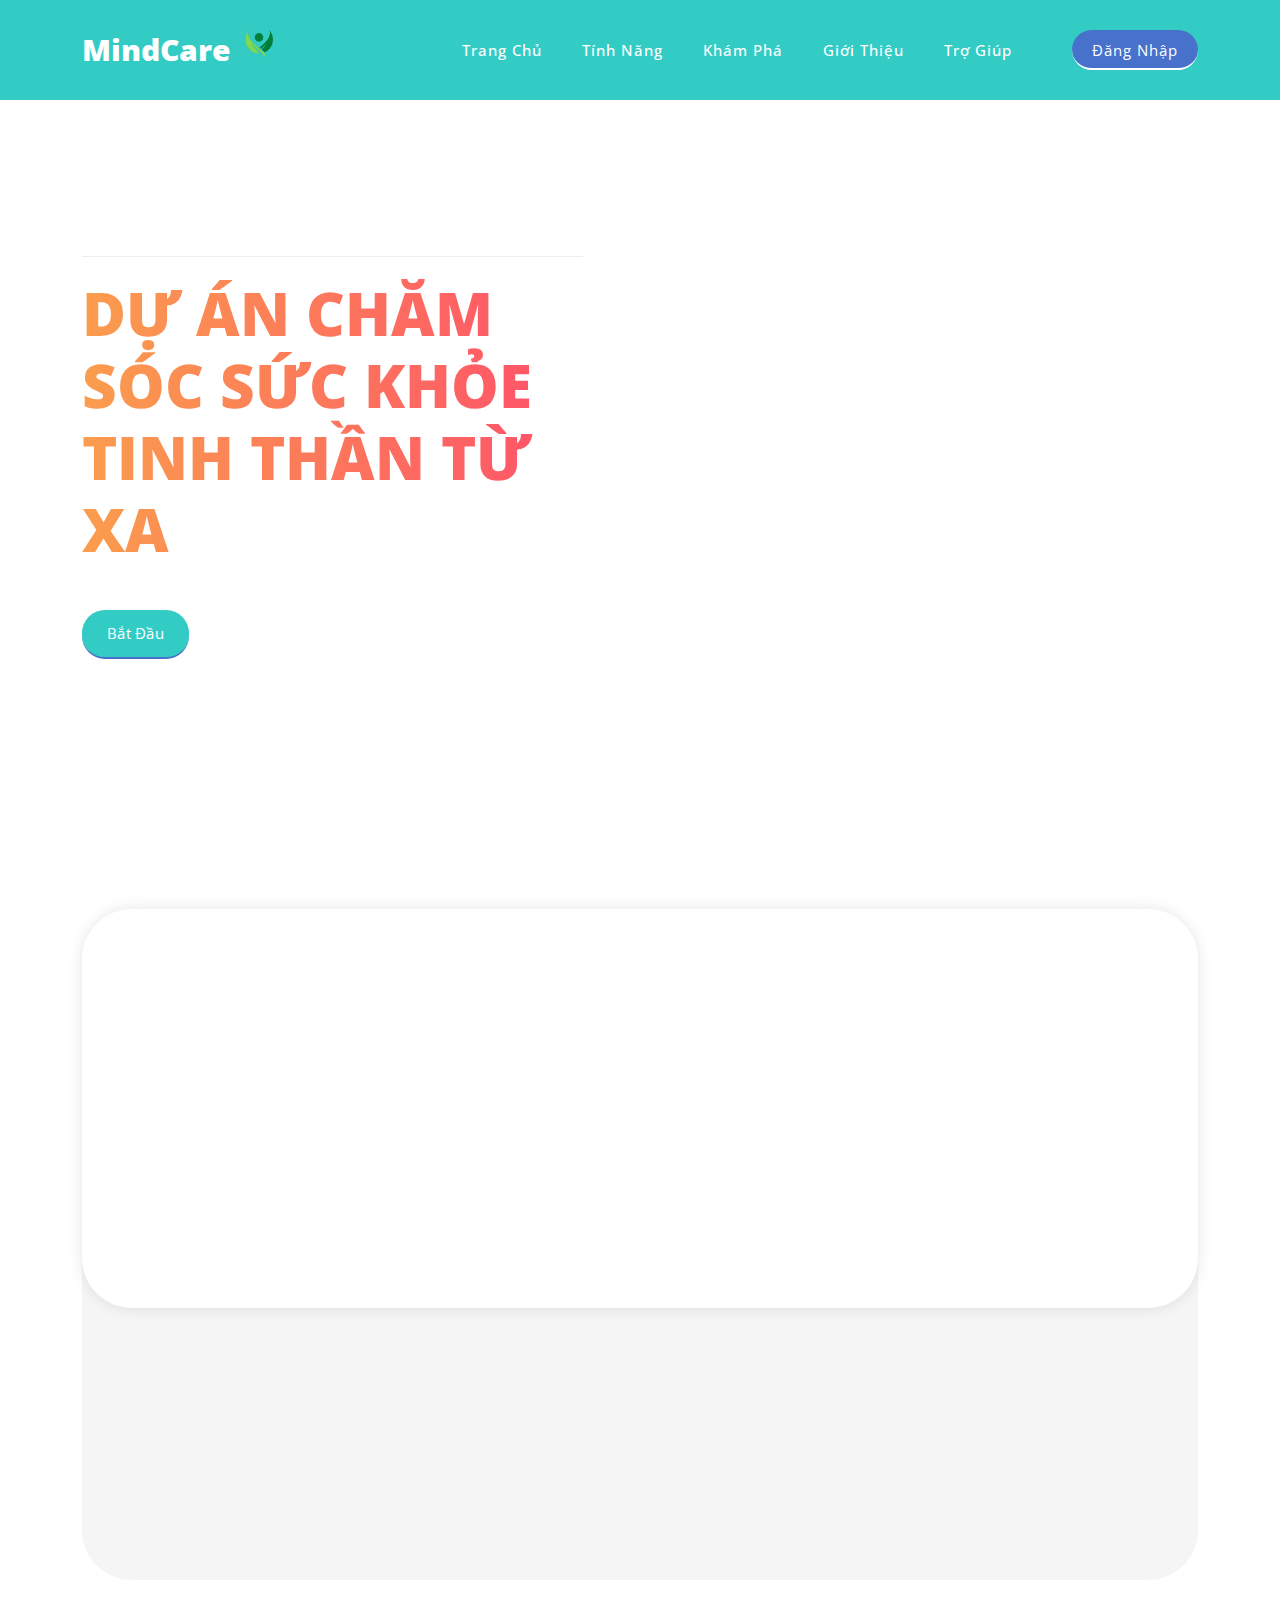
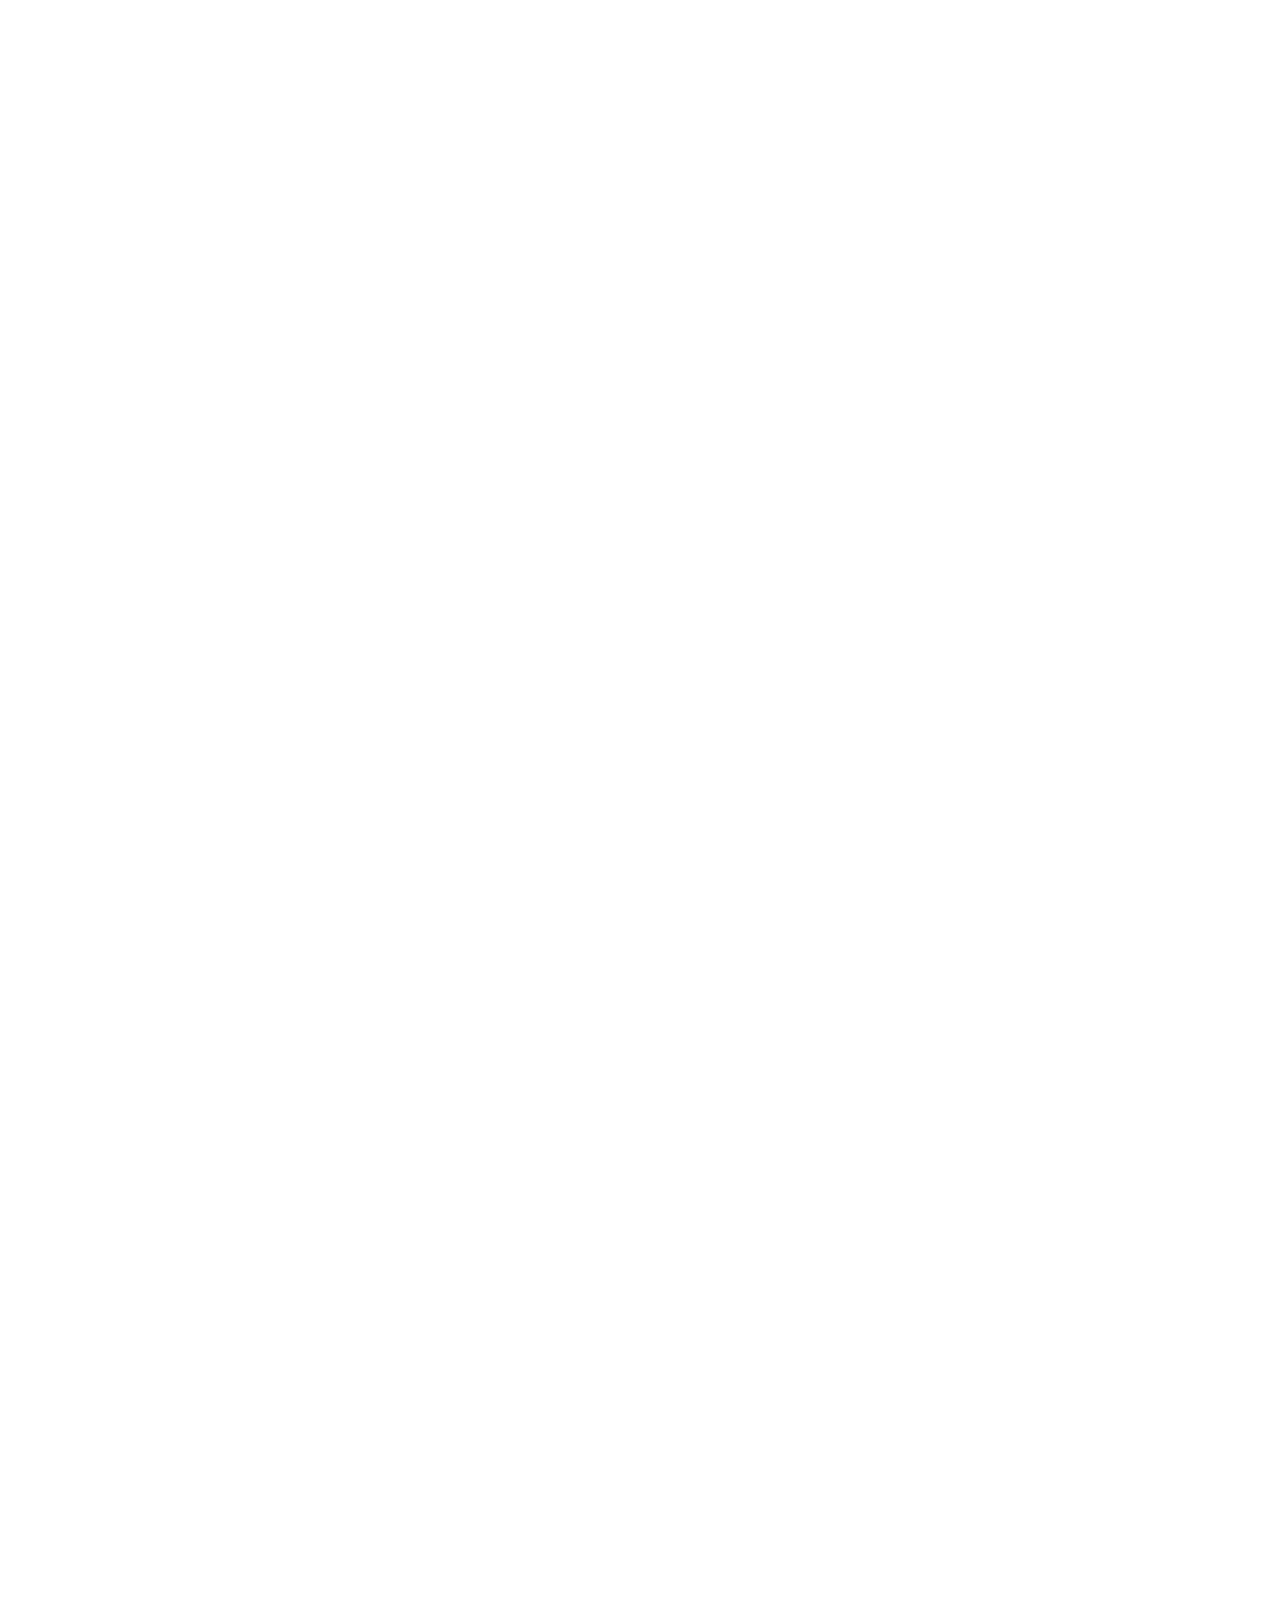
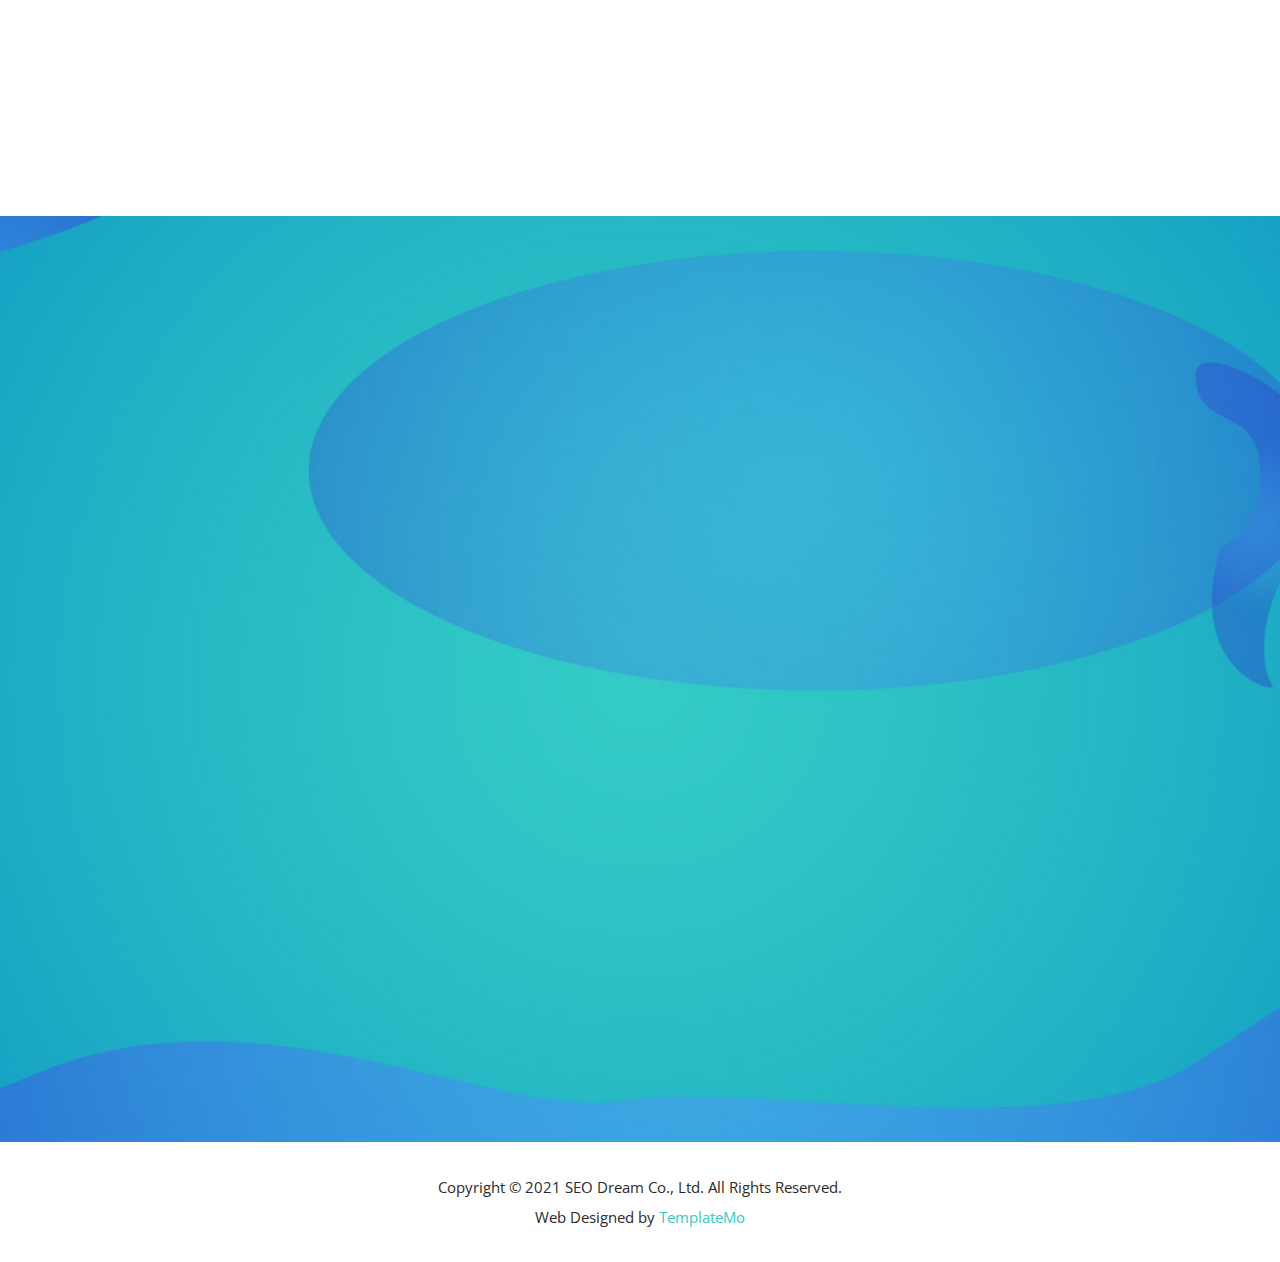
==== commit 409a5bfb: "Update index.html" ====
--- a/index.html
+++ b/index.html
@@ -643,10 +643,10 @@
       <!-- Scripts -->
       <script src="./vendor/jquery/jquery.js"></script>
       <script src="./vendor/bootstrap/bootstrap/js/bootstrap.bundle.min.js"></script>
-      <script src="./assets/js/owl-carousel.js"></script>
-      <script src="./assets/js/animation.js"></script>
-      <script src="./assets/js/imagesloaded.js"></script>
-      <script src="./assets/js/custom.js"></script>
+      <script src="./assest/assets/js/owl-carousel.js"></script>
+      <script src="./assest/assets/js/animation.js"></script>
+      <script src="./assest/assets/js/imagesloaded.js"></script>
+      <script src="./assest/assets/js/custom.js"></script>
 
   </body>
 </html>
